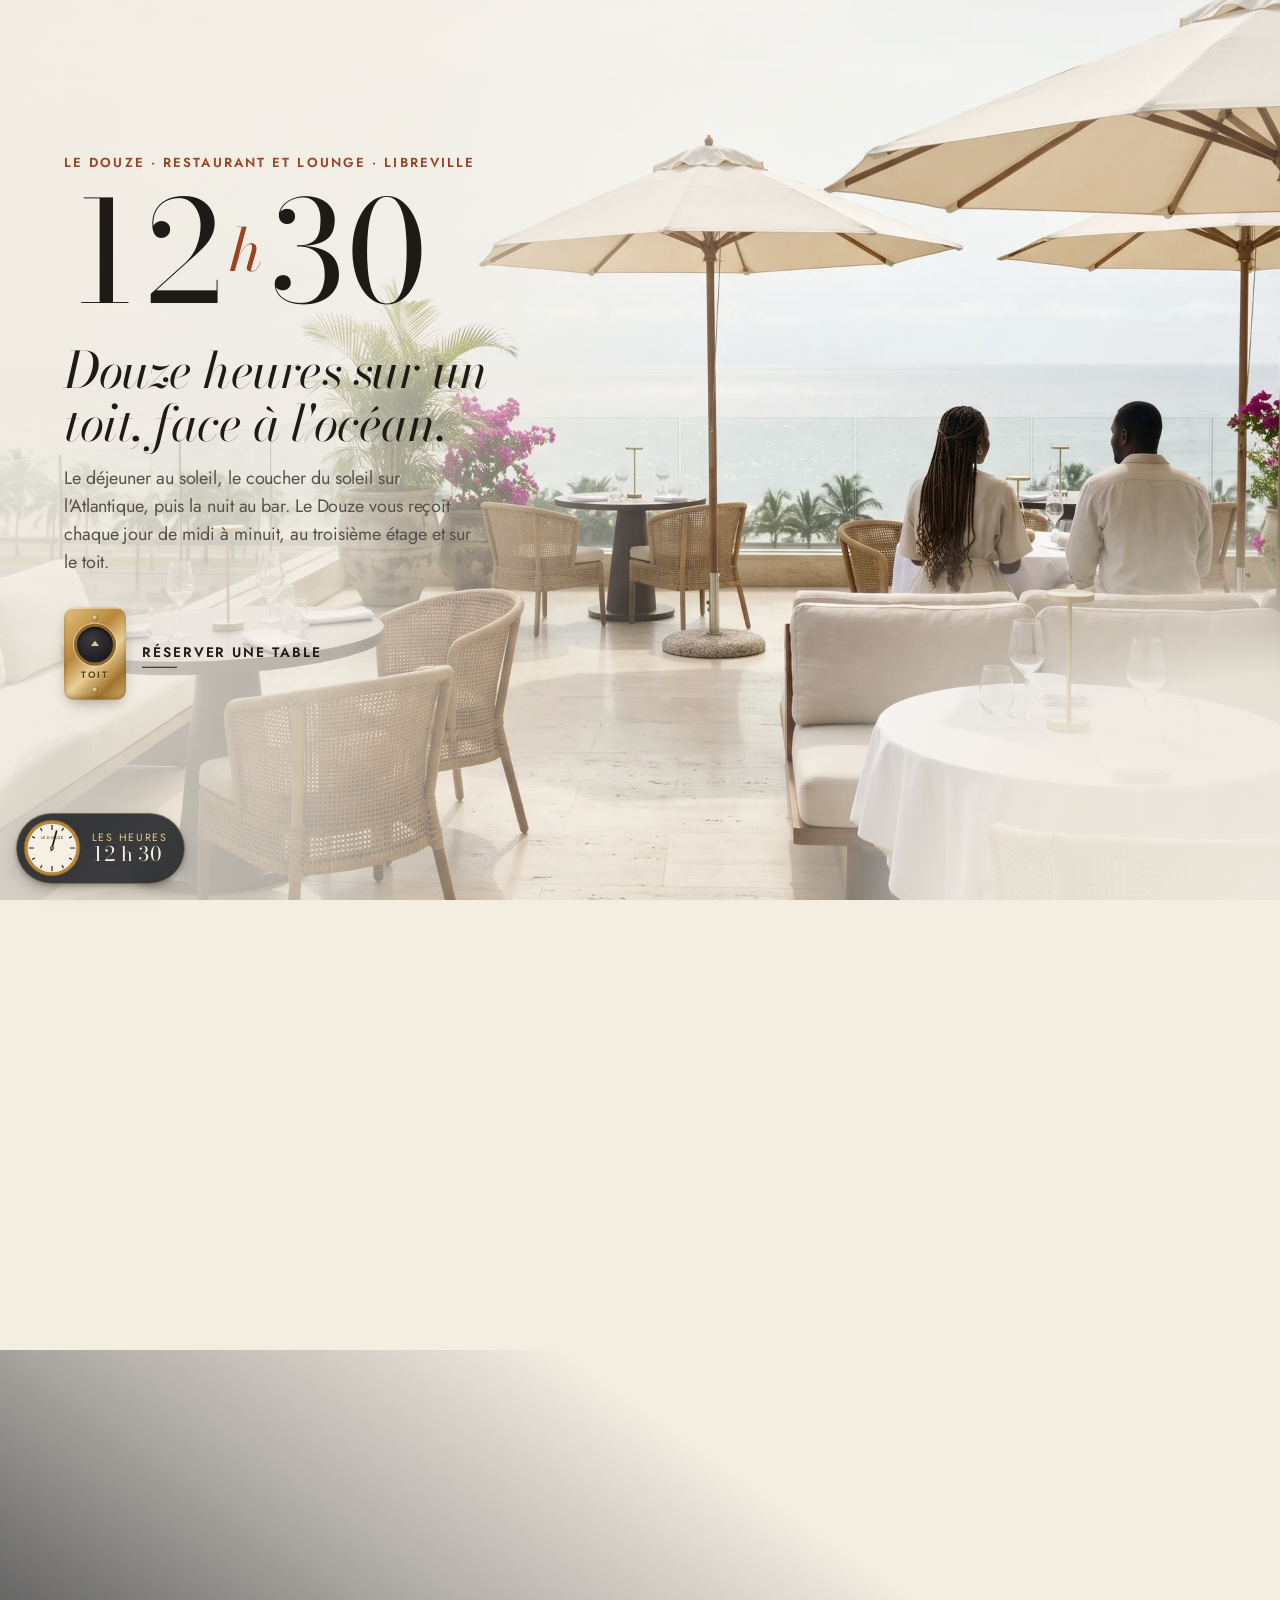
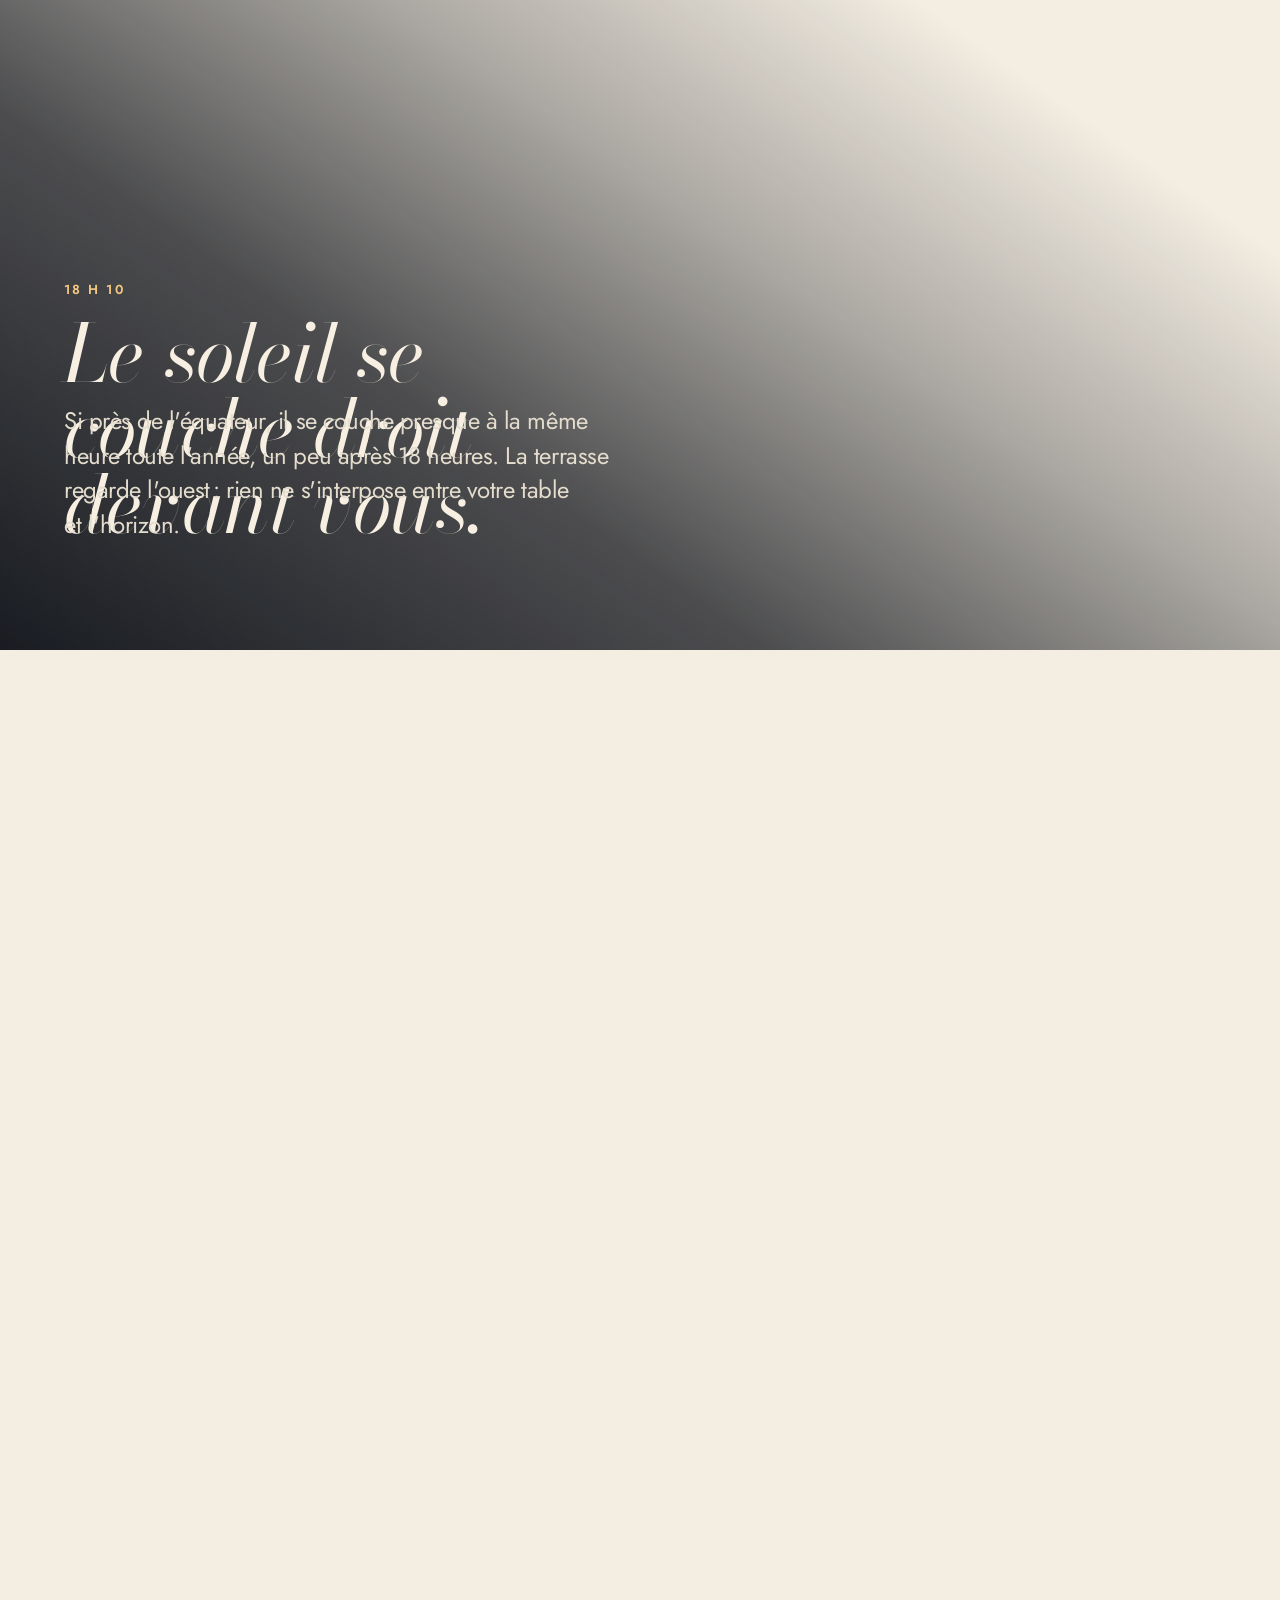
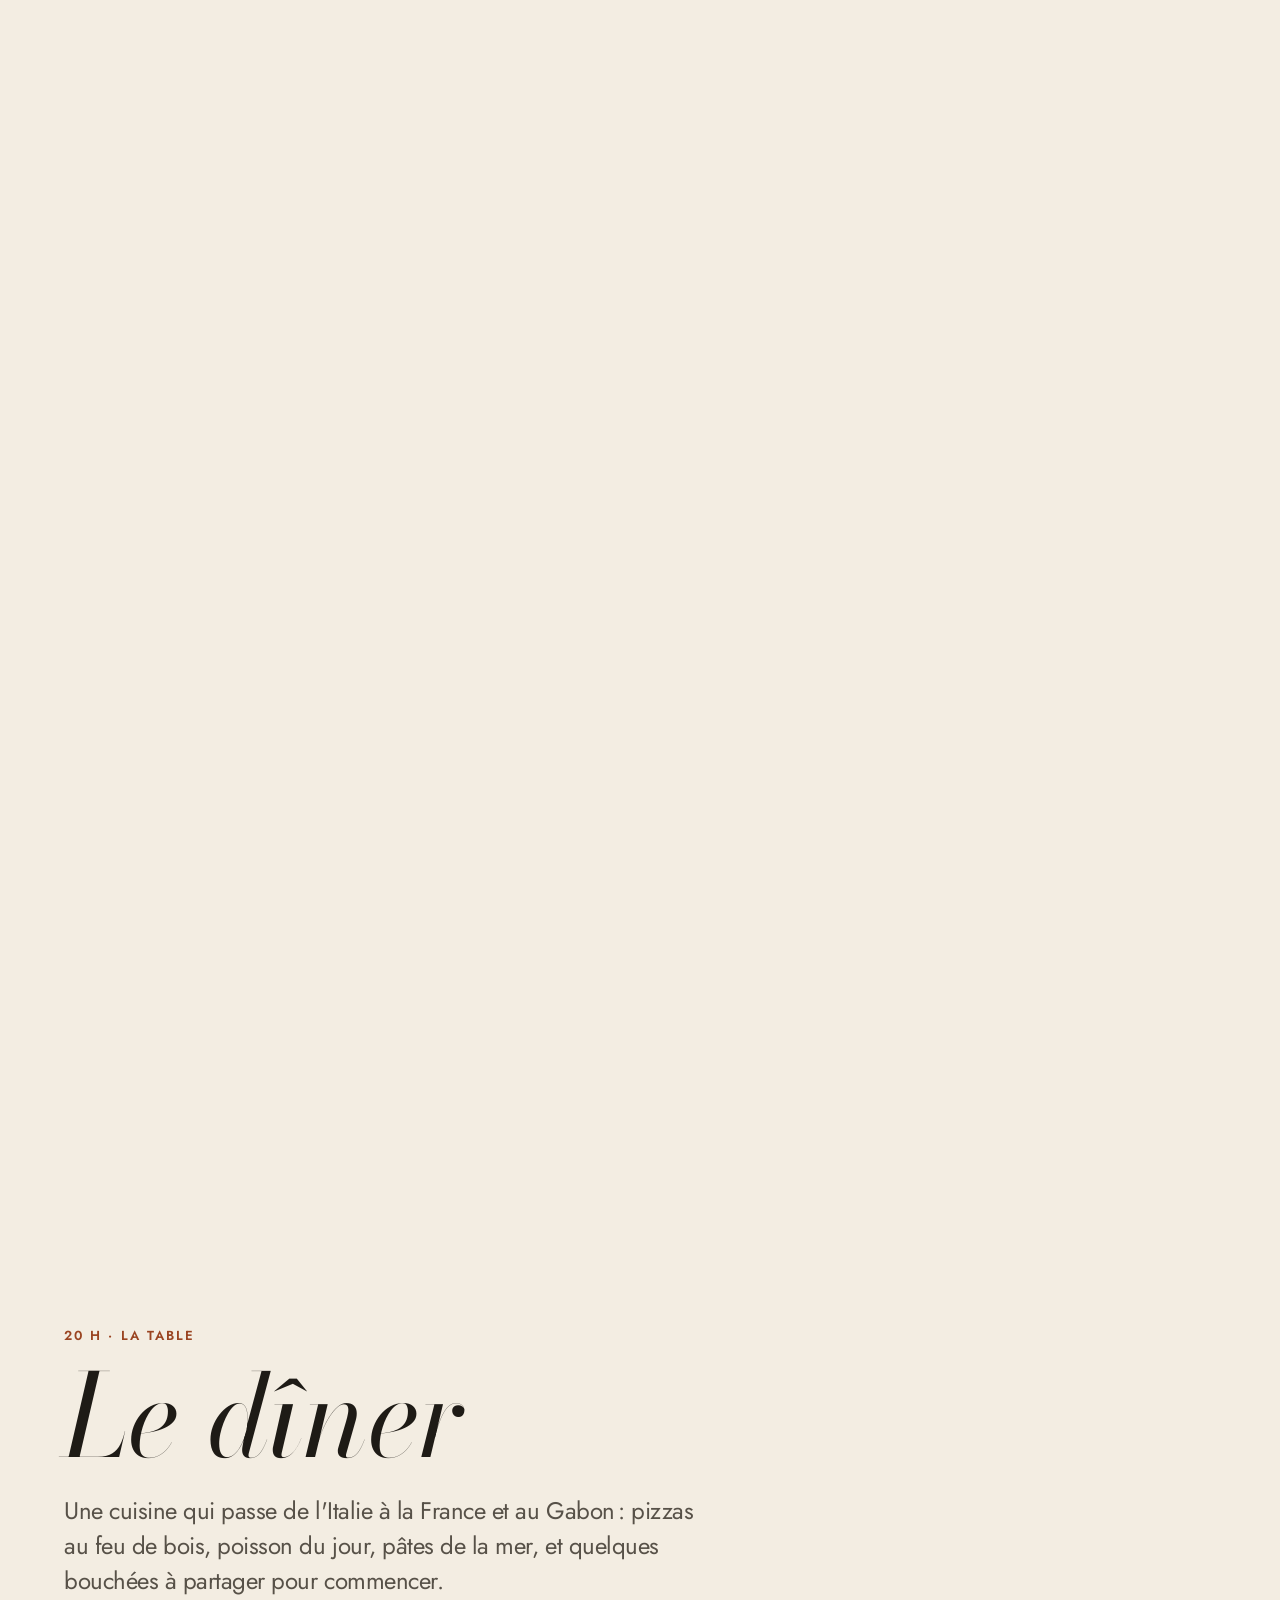
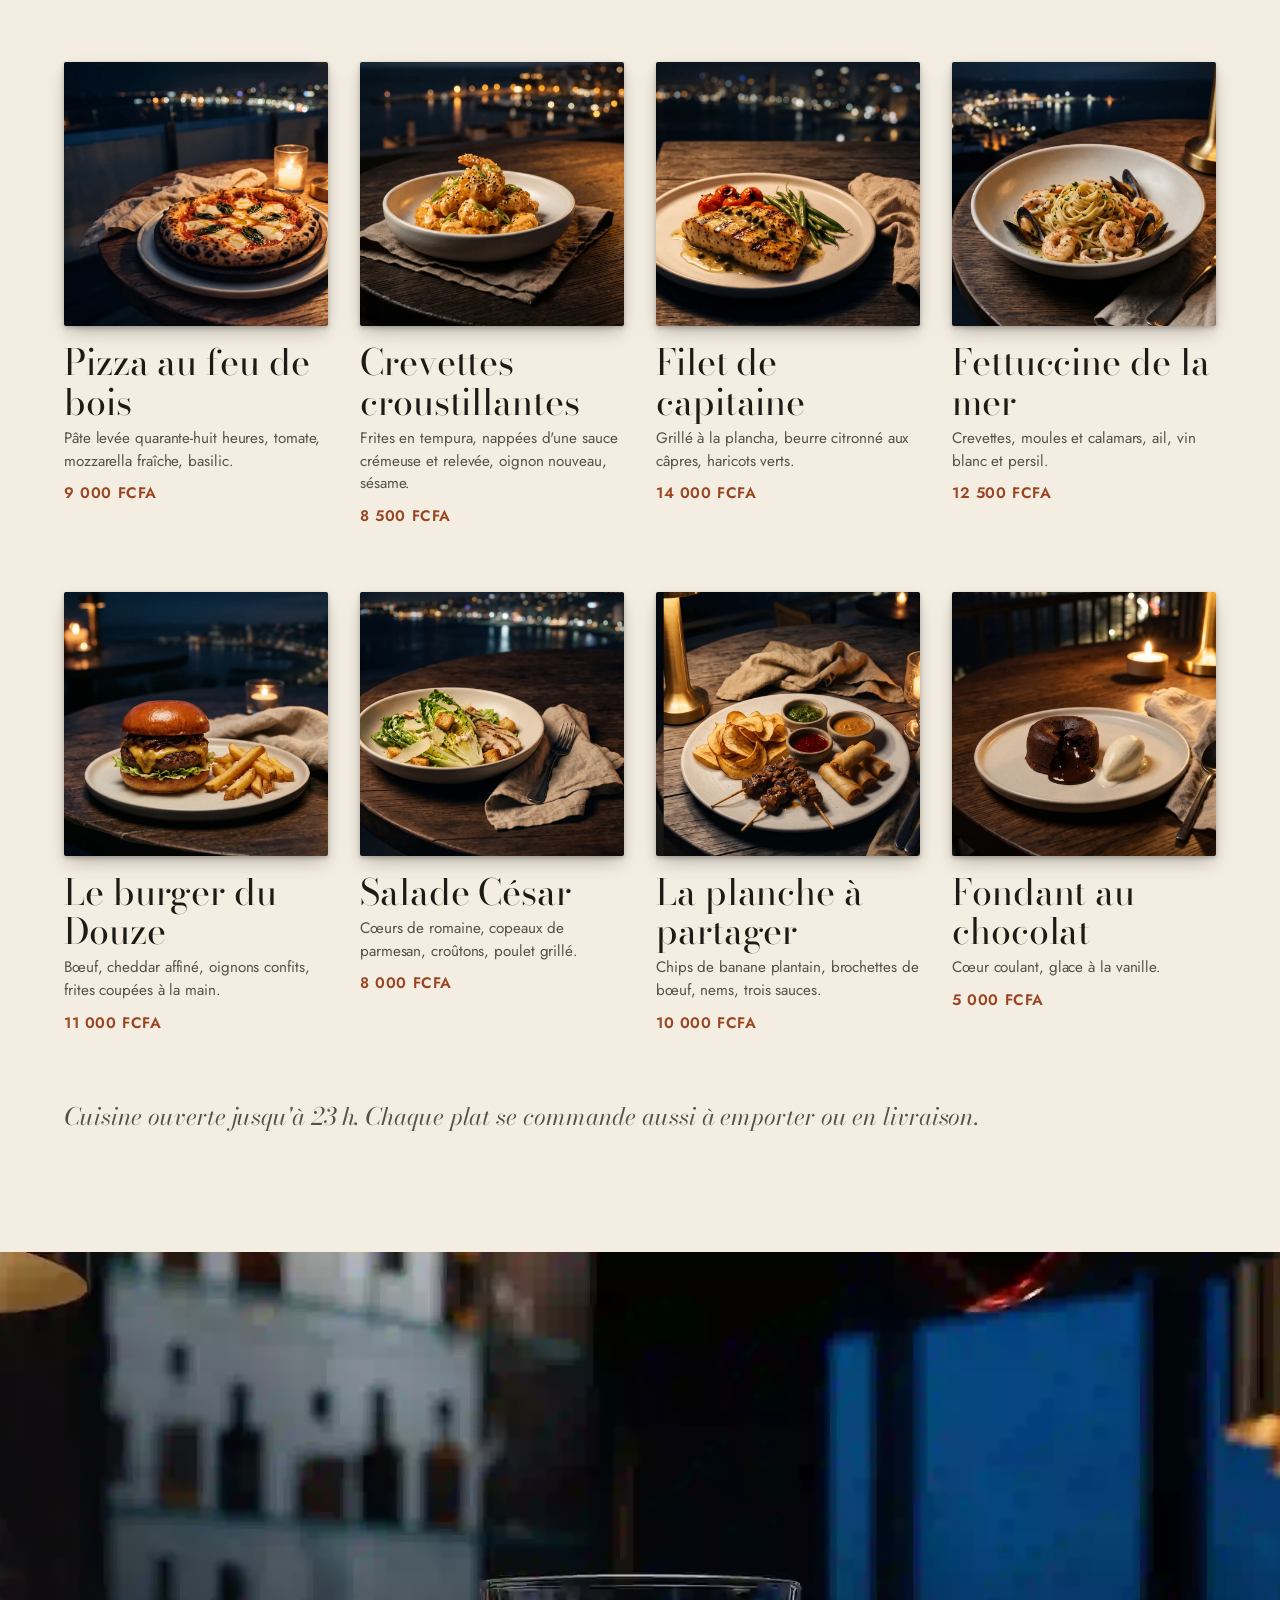
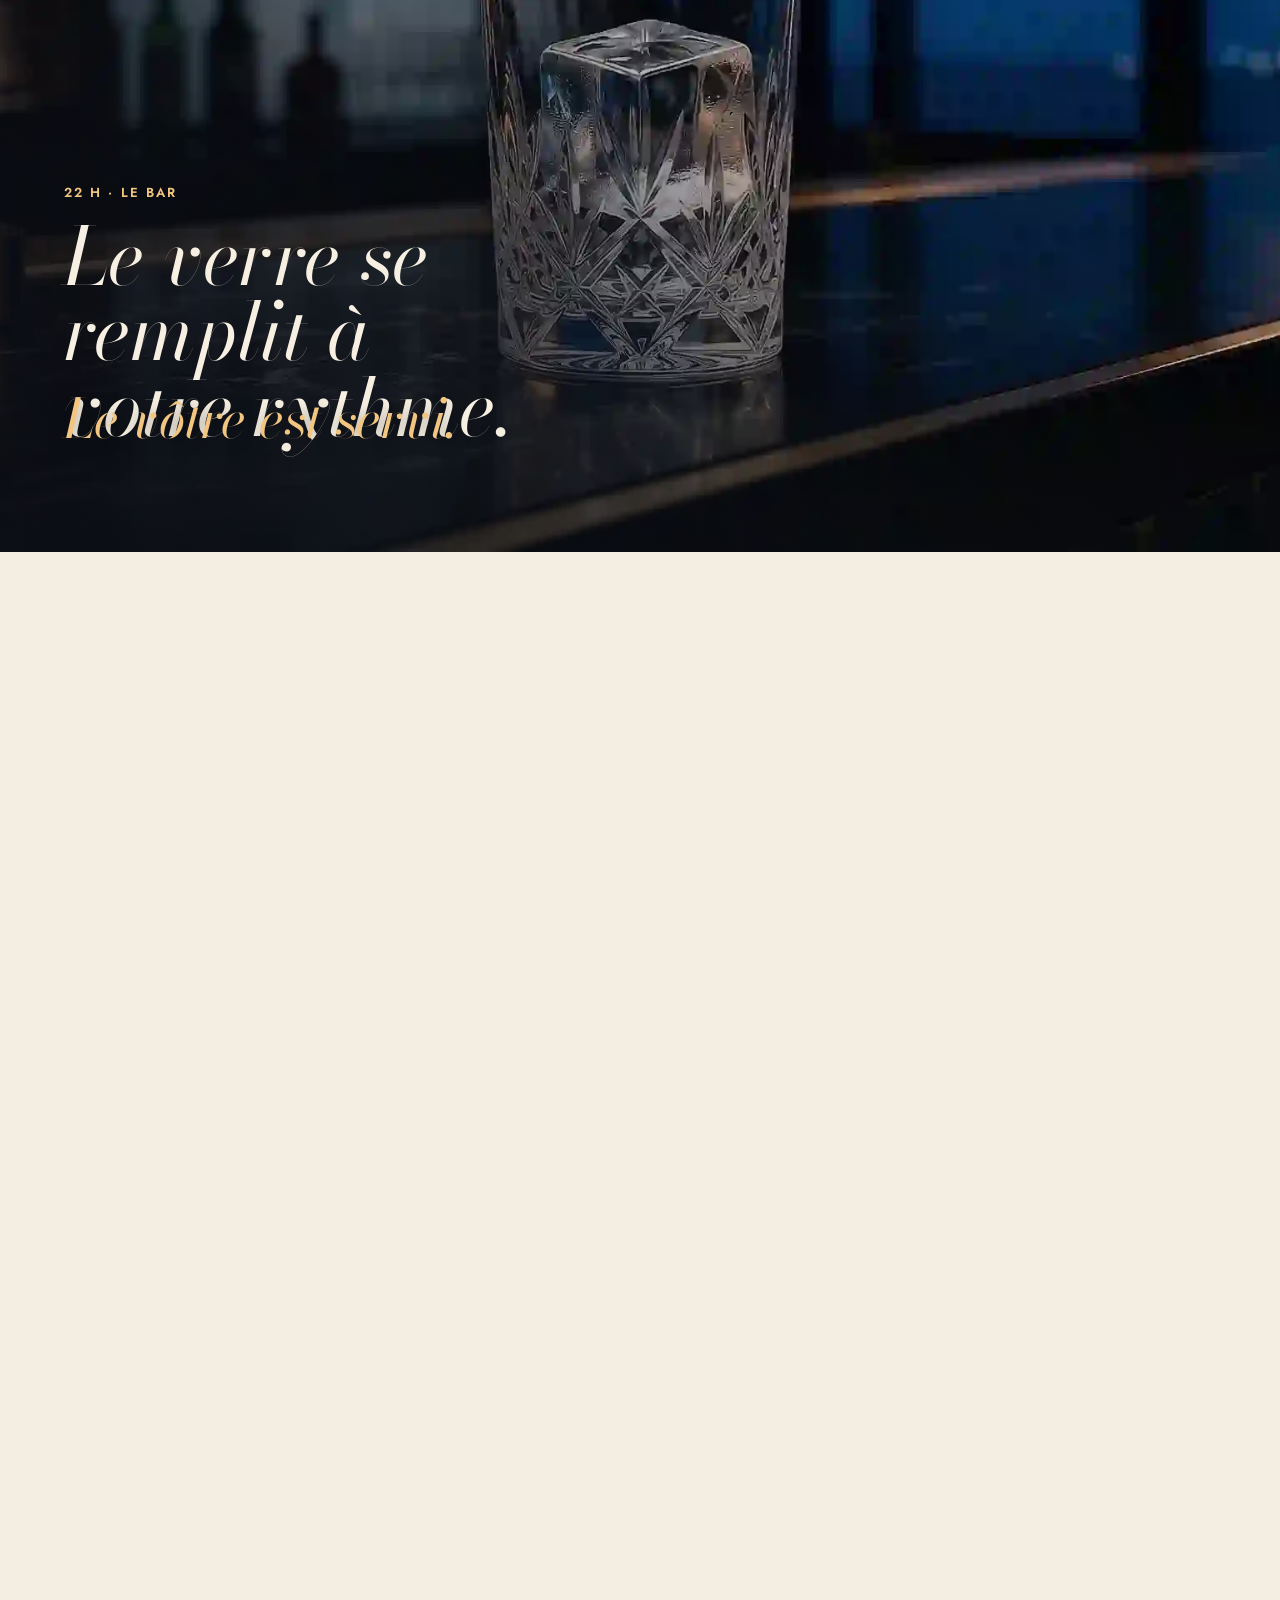
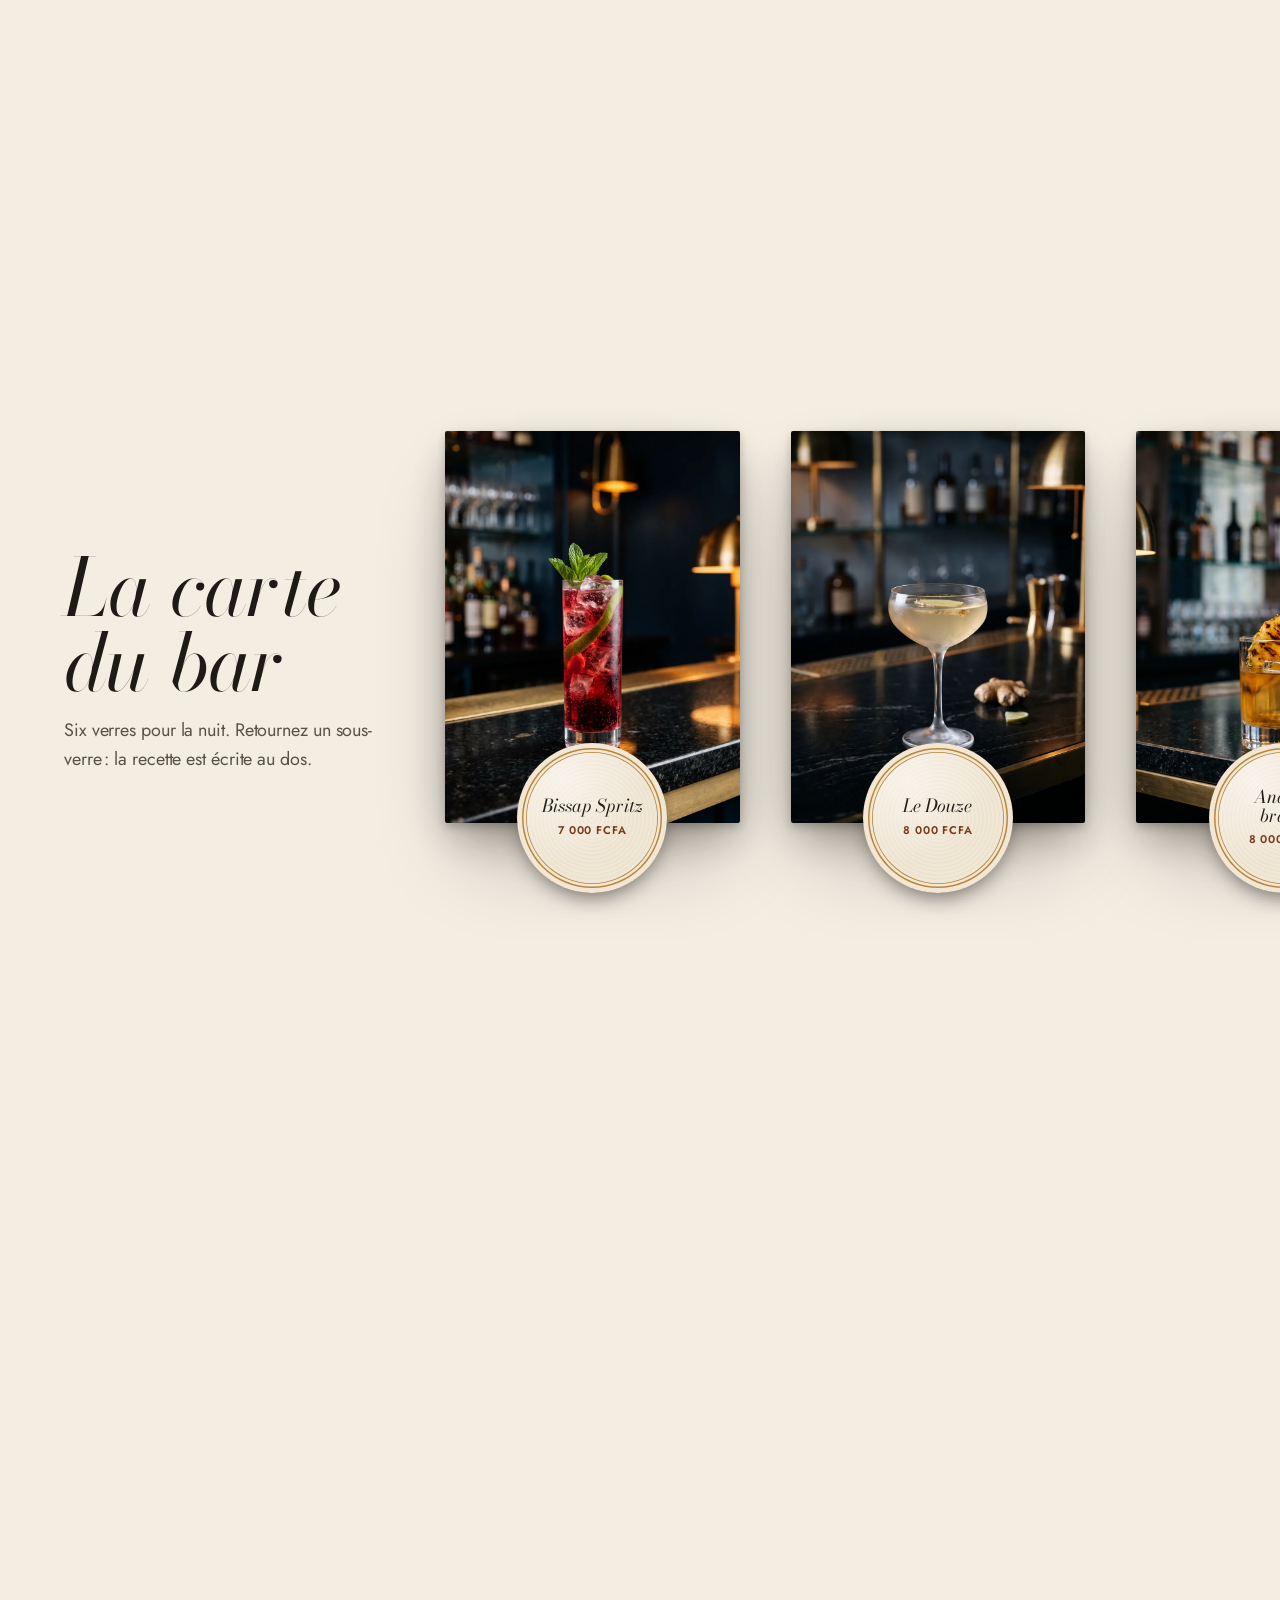
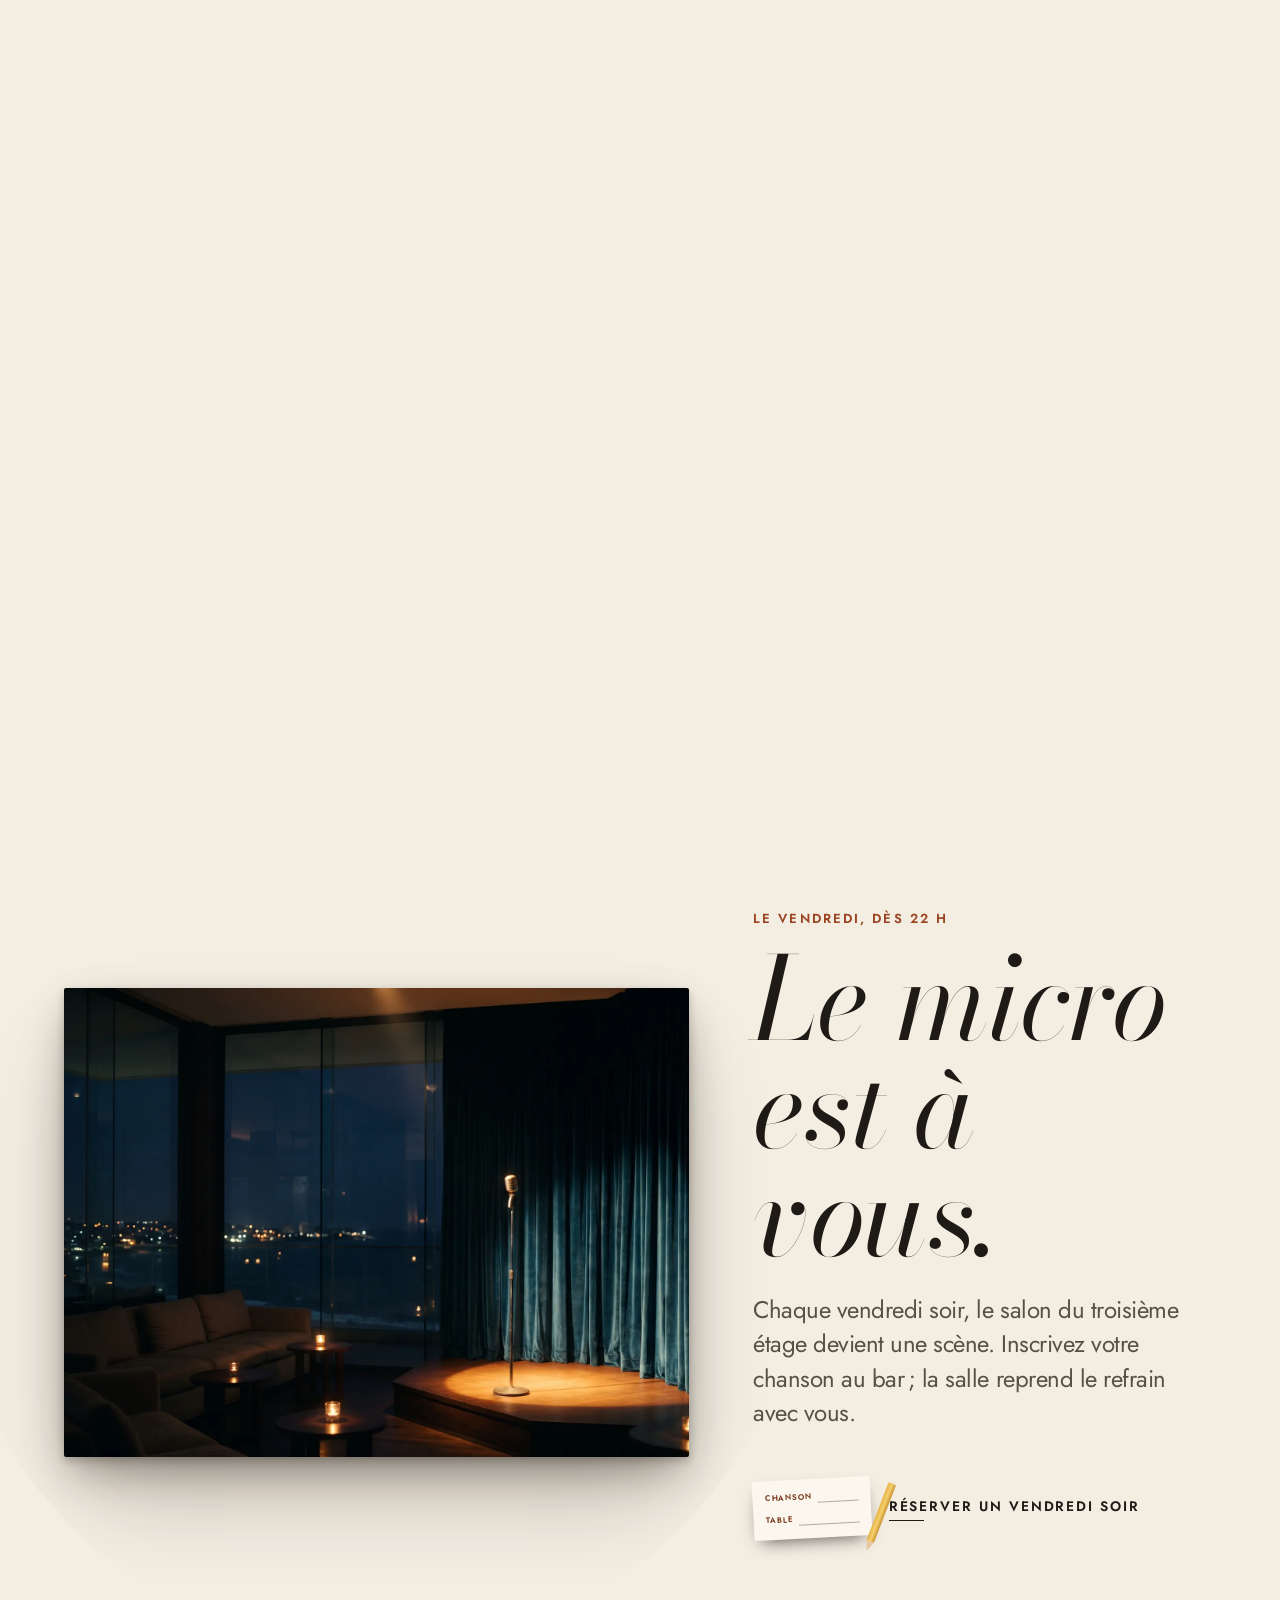
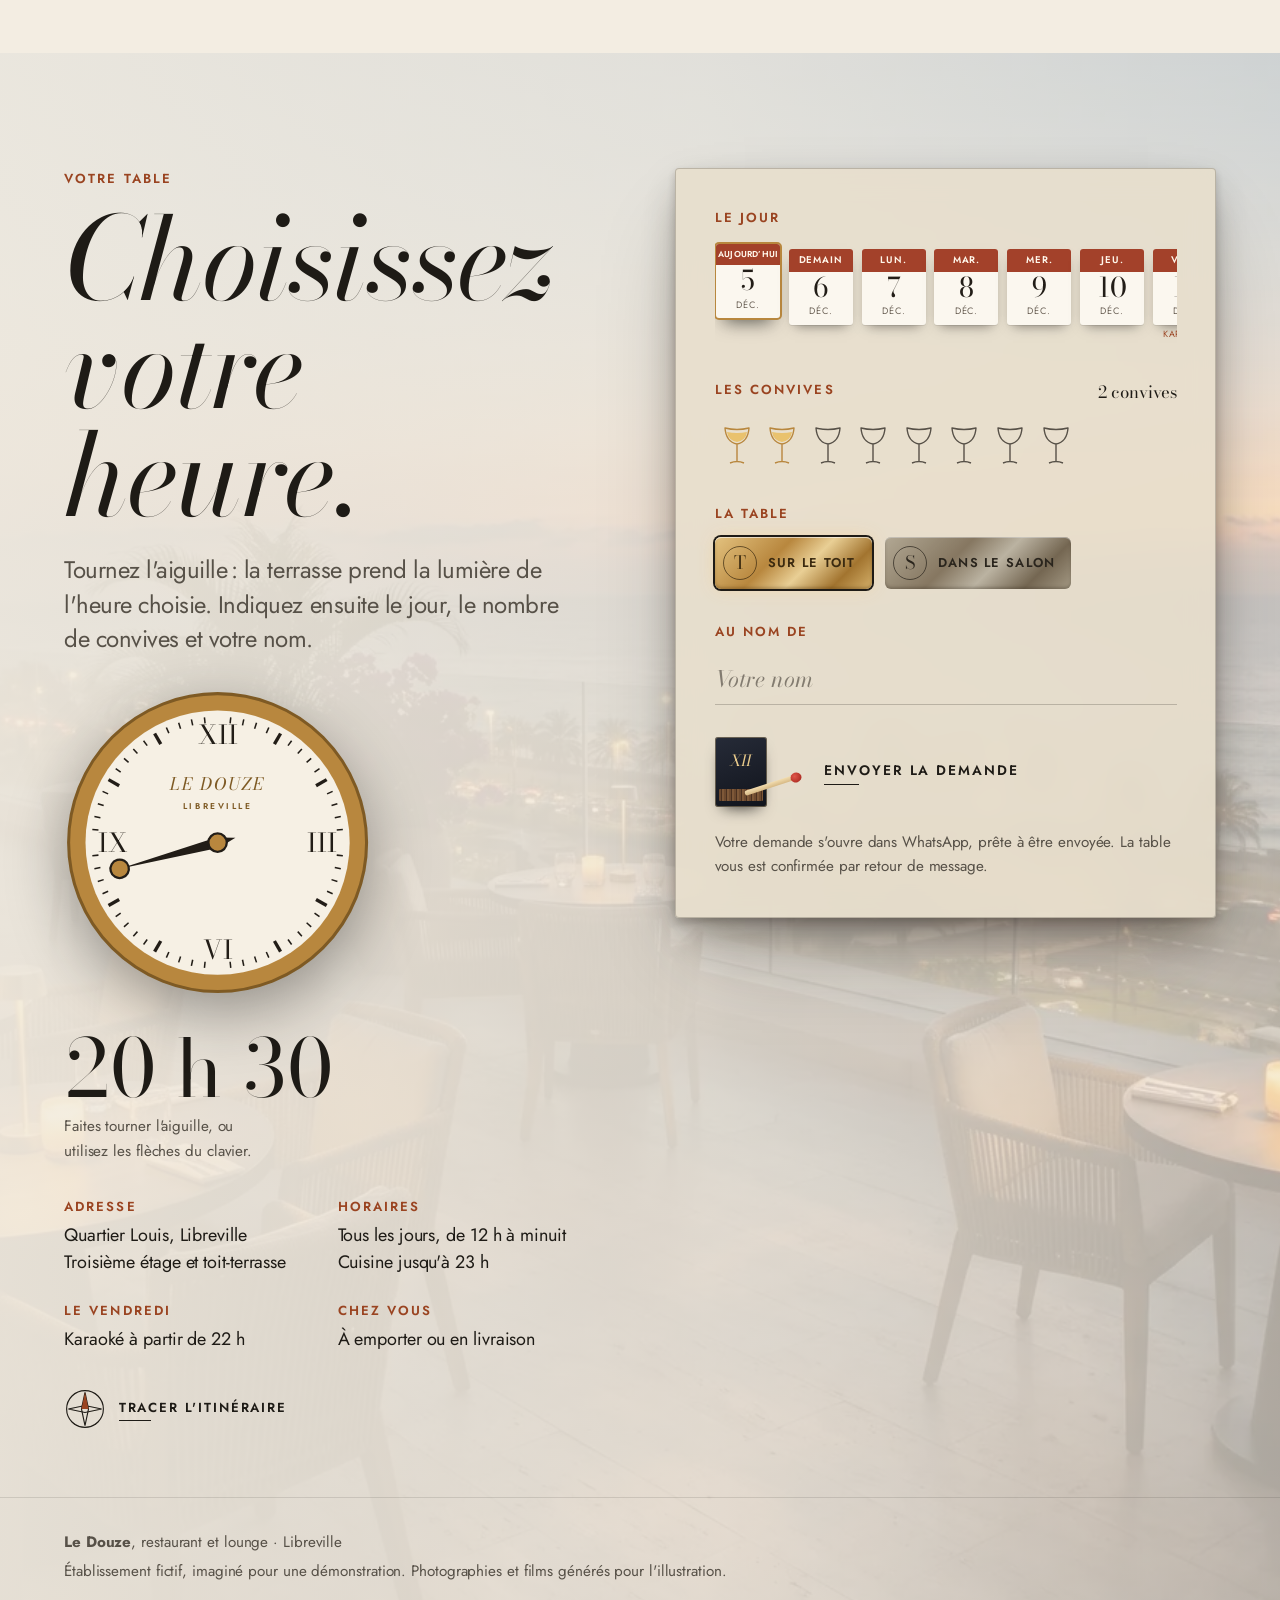
==== index.html @ 42dbd207 "Démo Le Douze : restaurant et lounge sur un toit de Libreville Établissement fictif, imaginé pour un" ====
<!doctype html>
<!--
  Le Douze · restaurant et lounge sur un toit de Libreville. Site de démonstration, établissement fictif.
  Moteur : scroll-craft (scrollcraft.js / scrollcraft.css, jamais modifiés).
  Grammaire : « Un tour d'horloge » (voir BRIEF.md). Textes à valider : textes.md.
-->
<html lang="fr" data-type="place">
<head>
<meta charset="utf-8">
<meta name="viewport" content="width=device-width, initial-scale=1, viewport-fit=cover">
<title>Le Douze · Restaurant et lounge sur un toit de Libreville</title>
<meta name="description" content="Restaurant et lounge au troisième étage et sur le toit, face à l'océan, à Libreville. Déjeuner, coucher du soleil, dîner, cocktails et karaoké le vendredi, tous les jours de midi à minuit.">
<meta name="page-type" content="place">
<meta name="site-kind" content="other">
<meta name="page-kind" content="place">
<meta name="theme-color" content="#f3eee4">
<meta property="og:title" content="Le Douze · Douze heures sur un toit, face à l'océan">
<meta property="og:description" content="Le déjeuner au soleil, le coucher du soleil sur l'Atlantique, puis la nuit au bar. Tous les jours, de midi à minuit.">
<meta property="og:image" content="https://nemo-bit-arch.github.io/le-douze-demo/assets/share.jpg">
<meta property="og:image:width" content="1200">
<meta property="og:image:height" content="630">
<meta property="og:url" content="https://nemo-bit-arch.github.io/le-douze-demo/">
<meta property="og:type" content="website">
<meta property="og:locale" content="fr_FR">
<meta name="twitter:card" content="summary_large_image">
<!-- Démonstration envoyée par lien : pas d'indexation par les moteurs de recherche. -->
<meta name="robots" content="noindex, nofollow">
<link rel="icon" href="data:image/svg+xml,<svg xmlns='http://www.w3.org/2000/svg' viewBox='0 0 32 32'><circle cx='16' cy='16' r='15' fill='%23b8873e'/><circle cx='16' cy='16' r='12' fill='%23f3eee4'/><path d='M16 6v10l5 3' stroke='%23161a24' stroke-width='2.2' fill='none' stroke-linecap='round'/></svg>">
<link rel="preconnect" href="https://fonts.googleapis.com">
<link rel="preconnect" href="https://fonts.gstatic.com" crossorigin>
<link href="https://fonts.googleapis.com/css2?family=Bodoni+Moda:ital,opsz,wght@0,6..96,400..700;1,6..96,400..600&family=Jost:wght@400;500;600&display=swap" rel="stylesheet">
<link rel="stylesheet" href="scrollcraft.css">
<link rel="stylesheet" href="douze.css?v=1">
</head>
<body>
<a class="evitement" href="#table">Aller au contenu</a>
<span data-sc-progress></span>

<!-- ================================================================
     LA MONTRE : navigation. Son aiguille fait un tour de midi à minuit.
     ================================================================ -->
<nav class="montre" aria-label="Les heures du Douze">
  <button class="montre__boitier" type="button" aria-expanded="false" aria-controls="montre-heures">
    <svg class="montre__cadran" viewBox="0 0 100 100" aria-hidden="true">
      <circle class="montre__lunette" cx="50" cy="50" r="48"/>
      <circle class="montre__fond" cx="50" cy="50" r="42"/>
      <g class="montre__index">
        <path d="M50 11v7"/><path d="M89 50h-7"/><path d="M50 89v-7"/><path d="M11 50h7"/>
        <path d="M69.5 16.2l-2 3.5"/><path d="M83.8 30.5l-3.5 2"/><path d="M83.8 69.5l-3.5-2"/><path d="M69.5 83.8l-2-3.5"/>
        <path d="M30.5 83.8l2-3.5"/><path d="M16.2 69.5l3.5-2"/><path d="M16.2 30.5l3.5 2"/><path d="M30.5 16.2l2 3.5"/>
      </g>
      <text class="montre__marque" x="50" y="35">LE DOUZE</text>
      <line class="montre__aiguille" data-aiguille x1="50" y1="54" x2="50" y2="20"/>
      <circle class="montre__axe" cx="50" cy="50" r="3"/>
    </svg>
    <span class="montre__lecture"><span class="montre__libelle">Les heures</span><span class="montre__heure" data-heure-lue>12 h 30</span></span>
  </button>
  <ol class="montre__heures" id="montre-heures" hidden>
    <li><a href="#top" data-vers="12.5"><span>12 h 30</span>Le déjeuner</a></li>
    <li><a href="#coucher" data-vers="17.75"><span>18 h 10</span>Le coucher du soleil</a></li>
    <li><a href="#table" data-vers="20"><span>20 h</span>La table</a></li>
    <li><a href="#bar" data-vers="22"><span>22 h</span>Le bar</a></li>
    <li><a href="#vendredi" data-vers="23"><span>23 h</span>Le vendredi</a></li>
    <li><a href="#reserver" data-vers="23.5"><span>Minuit</span>Votre table</a></li>
  </ol>
</nav>

<main id="top">

  <!-- ================================================================
       1 · LE DÉJEUNER (12 h 30) : pin. L'heure avance sous la main.
       ================================================================ -->
  <section class="acte acte--dejeuner" data-sc-act="pin" data-sc-span="1.5" data-heure="12.5" aria-labelledby="titre-douze">
    <div data-sc-stage class="dejeuner">
      <picture>
        <source media="(max-width: 760px)" srcset="assets/midi-m.webp">
        <img class="dejeuner__photo" src="assets/midi.webp" alt="Le toit-terrasse du Douze à l'heure du déjeuner : tables nappées de blanc sous des parasols écrus, bougainvillées, et l'océan derrière une balustrade de verre." width="1920" height="1440">
      </picture>
      <div class="dejeuner__voile" aria-hidden="true"></div>

      <div class="dejeuner__copie">
        <p class="surtitre">Le Douze · restaurant et lounge · Libreville</p>
        <p class="heure-geante" aria-hidden="true"><span data-geante-h>12</span><span class="heure-geante__h">h</span><span data-geante-m>30</span></p>
        <h1 id="titre-douze" class="dejeuner__titre">Douze heures sur un toit, face à l'océan.</h1>
        <p class="dejeuner__phrase">Le déjeuner au soleil, le coucher du soleil sur l'Atlantique, puis la nuit au bar. Le Douze vous reçoit chaque jour de midi à minuit, au troisième étage et sur le toit.</p>
        <a class="ascenseur" href="#reserver">
          <span class="ascenseur__plaque" aria-hidden="true">
            <span class="ascenseur__vis"></span><span class="ascenseur__vis"></span>
            <span class="ascenseur__bouton"><svg viewBox="0 0 24 24"><path d="M12 6l6 8H6z"/></svg></span>
            <span class="ascenseur__etage">Toit</span>
          </span>
          <span class="ascenseur__txt">Réserver une table</span>
        </a>
      </div>

      <p class="dejeuner__suite" data-sc-cue="0.55 1 0.15 0">Puis le soleil descend vers l'océan.</p>
    </div>
  </section>

  <!-- ================================================================
       2 · LE COUCHER (18 h 10) : scrub, le pic. Le soleil se couche sous la main.
       ================================================================ -->
  <section class="acte acte--coucher" id="coucher" data-sc-act="scrub" data-sc-span="3.4" data-sc-dwell="0.2" data-heure="17.75" aria-labelledby="titre-coucher">
    <div data-sc-stage>
      <picture>
        <source media="(max-width: 760px)" srcset="assets/coucher-poster-m.webp">
        <img class="sc-stage__poster" src="assets/coucher-poster.webp" alt="Le toit-terrasse à l'heure dorée, le soleil bas au-dessus de l'océan, les fauteuils encore vides.">
      </picture>
      <video data-sc-scrub data-sc-src="assets/coucher.mp4" data-sc-src-mobile="assets/coucher-m.mp4" muted playsinline preload="none"></video>
      <div class="sc-scrim sc-scrim--lead" aria-hidden="true"></div>

      <div class="sc-copy sc-copy--lead coucher__copie">
        <div data-sc-cue="0.02 0.36 0.08 0.12">
          <p class="surtitre surtitre--clair">18 h 10</p>
          <h2 id="titre-coucher" class="sc-display sc-display--lg">Le soleil se couche droit devant vous.</h2>
        </div>
      </div>
      <div class="sc-copy sc-copy--lead coucher__copie">
        <p class="sc-lede" data-sc-cue="0.36 0.68 0.08 0.1">Si près de l'équateur, il se couche presque à la même heure toute l'année, un peu après 18&nbsp;heures. La terrasse regarde l'ouest&#8239;: rien ne s'interpose entre votre table et l'horizon.</p>
      </div>
      <div class="sc-copy sc-copy--lead coucher__copie">
        <p class="sc-display sc-display--md coucher__fin" data-sc-cue="0.7 1 0.1 0.04">Puis les lampes s'allument, table après table.</p>
      </div>
    </div>
  </section>

  <!-- ================================================================
       3 · LA TABLE (20 h) : flow. La carte du soir.
       ================================================================ -->
  <section class="acte acte--table" id="table" data-heure="20" aria-labelledby="titre-table">
    <div class="table">
      <header class="table__tete" data-sc-in data-sc-stagger="70">
        <p class="surtitre">20 h · La table</p>
        <h2 id="titre-table" class="sc-display sc-display--xl">Le dîner</h2>
        <p class="sc-lede">Une cuisine qui passe de l'Italie à la France et au Gabon&#8239;: pizzas au feu de bois, poisson du jour, pâtes de la mer, et quelques bouchées à partager pour commencer.</p>
      </header>

      <ul class="plats" data-sc-in data-sc-stagger="60">
        <li class="plat">
          <img src="assets/table/pizza.webp" alt="Une pizza au feu de bois, croûte tachetée, mozzarella fraîche et basilic." width="900" height="900" loading="lazy" decoding="async">
          <h3>Pizza au feu de bois</h3>
          <p>Pâte levée quarante-huit heures, tomate, mozzarella fraîche, basilic.</p>
          <p class="plat__prix">9&nbsp;000 <abbr title="francs CFA">FCFA</abbr></p>
        </li>
        <li class="plat">
          <img src="assets/table/crevettes.webp" alt="Des crevettes croustillantes nappées d'une sauce crémeuse relevée, oignon nouveau et sésame." width="900" height="900" loading="lazy" decoding="async">
          <h3>Crevettes croustillantes</h3>
          <p>Frites en tempura, nappées d'une sauce crémeuse et relevée, oignon nouveau, sésame.</p>
          <p class="plat__prix">8&nbsp;500 <abbr title="francs CFA">FCFA</abbr></p>
        </li>
        <li class="plat">
          <img src="assets/table/capitaine.webp" alt="Un filet de capitaine grillé, beurre citronné aux câpres, tomates cerises et haricots verts." width="900" height="900" loading="lazy" decoding="async">
          <h3>Filet de capitaine</h3>
          <p>Grillé à la plancha, beurre citronné aux câpres, haricots verts.</p>
          <p class="plat__prix">14&nbsp;000 <abbr title="francs CFA">FCFA</abbr></p>
        </li>
        <li class="plat">
          <img src="assets/table/fettuccine.webp" alt="Des fettuccine aux crevettes, moules et calamars, ail et persil." width="900" height="900" loading="lazy" decoding="async">
          <h3>Fettuccine de la mer</h3>
          <p>Crevettes, moules et calamars, ail, vin blanc et persil.</p>
          <p class="plat__prix">12&nbsp;500 <abbr title="francs CFA">FCFA</abbr></p>
        </li>
        <li class="plat">
          <img src="assets/table/burger.webp" alt="Un burger au cheddar et aux oignons confits, avec des frites coupées à la main." width="900" height="900" loading="lazy" decoding="async">
          <h3>Le burger du Douze</h3>
          <p>Bœuf, cheddar affiné, oignons confits, frites coupées à la main.</p>
          <p class="plat__prix">11&nbsp;000 <abbr title="francs CFA">FCFA</abbr></p>
        </li>
        <li class="plat">
          <img src="assets/table/cesar.webp" alt="Une salade César, copeaux de parmesan, croûtons et poulet grillé." width="900" height="900" loading="lazy" decoding="async">
          <h3>Salade César</h3>
          <p>Cœurs de romaine, copeaux de parmesan, croûtons, poulet grillé.</p>
          <p class="plat__prix">8&nbsp;000 <abbr title="francs CFA">FCFA</abbr></p>
        </li>
        <li class="plat">
          <img src="assets/table/planche.webp" alt="Une planche à partager : chips de banane plantain, brochettes de bœuf, nems et trois sauces." width="900" height="900" loading="lazy" decoding="async">
          <h3>La planche à partager</h3>
          <p>Chips de banane plantain, brochettes de bœuf, nems, trois sauces.</p>
          <p class="plat__prix">10&nbsp;000 <abbr title="francs CFA">FCFA</abbr></p>
        </li>
        <li class="plat">
          <img src="assets/table/fondant.webp" alt="Un fondant au chocolat au cœur coulant, et une quenelle de glace à la vanille." width="900" height="900" loading="lazy" decoding="async">
          <h3>Fondant au chocolat</h3>
          <p>Cœur coulant, glace à la vanille.</p>
          <p class="plat__prix">5&nbsp;000 <abbr title="francs CFA">FCFA</abbr></p>
        </li>
      </ul>
      <p class="table__note">Cuisine ouverte jusqu'à 23&nbsp;h. Chaque plat se commande aussi à emporter ou en livraison.</p>
    </div>
  </section>

  <!-- ================================================================
       4 · LE BAR (22 h) : scrub. Le verre se remplit au défilement.
       ================================================================ -->
  <section class="acte acte--bar" id="bar" data-sc-act="scrub" data-sc-span="2.4" data-sc-dwell="0.18" data-heure="22" aria-labelledby="titre-bar">
    <div data-sc-stage>
      <picture>
        <source media="(max-width: 760px)" srcset="assets/bar-poster-m.webp">
        <img class="sc-stage__poster" src="assets/bar-poster.webp" alt="Un verre de cristal taillé posé sur un bar de granit noir, un cube de glace limpide, les lumières de la ville derrière la vitre.">
      </picture>
      <video data-sc-scrub data-sc-src="assets/bar.mp4" data-sc-src-mobile="assets/bar-m.mp4" muted playsinline preload="none"></video>
      <div class="sc-scrim sc-scrim--lead" aria-hidden="true"></div>

      <div class="sc-copy sc-copy--lead bar__copie">
        <div data-sc-cue="0.02 0.38 0.08 0.12">
          <p class="surtitre surtitre--clair">22 h · Le bar</p>
          <h2 id="titre-bar" class="sc-display sc-display--lg">Le verre se remplit à votre rythme.</h2>
        </div>
      </div>
      <div class="sc-copy sc-copy--lead bar__copie">
        <p class="sc-lede" data-sc-cue="0.38 0.7 0.08 0.1">Le bissap infuse à froid depuis le matin. Il est versé sur un cube de glace taillé à la main, puis relevé d'un zeste d'orange.</p>
      </div>
      <div class="sc-copy sc-copy--lead bar__copie">
        <p class="sc-display sc-display--md bar__fin" data-sc-cue="0.72 1 0.1 0.04">Le vôtre est servi.</p>
      </div>
    </div>
  </section>

  <!-- ================================================================
       5 · LA CARTE DU BAR (22 h 30) : pan. Six sous-verres à retourner.
       ================================================================ -->
  <section class="acte acte--verres" id="verres" data-sc-act="pan" data-sc-span="4.2" data-heure="22.5" aria-labelledby="titre-verres">
    <div data-sc-stage>
      <div class="rail" data-sc-pan="0.04">
        <div class="rail__tete">
          <h2 id="titre-verres" class="sc-display sc-display--lg">La carte du bar</h2>
          <p class="sc-body">Six verres pour la nuit. Retournez un sous-verre&#8239;: la recette est écrite au dos.</p>
        </div>

        <article class="verre">
          <img src="assets/bar/bissap.webp" alt="Un verre haut de spritz au bissap, rouge rubis, avec un zeste de citron vert et de la menthe." width="900" height="1200" loading="lazy">
          <button class="sous-verre" type="button" aria-pressed="false" aria-label="Retourner le sous-verre : Bissap Spritz">
            <span class="sous-verre__face"><span class="sous-verre__nom">Bissap Spritz</span><span class="sous-verre__prix">7&nbsp;000 FCFA</span></span>
            <span class="sous-verre__dos">Fleurs d'hibiscus infusées à froid, vin pétillant, citron vert et menthe. Servi long, sur glace.</span>
          </button>
        </article>
        <article class="verre">
          <img src="assets/bar/douze.webp" alt="Une coupe givrée d'un cocktail doré au gin et au gingembre, une fine tranche de gingembre à la surface." width="900" height="1200" loading="lazy">
          <button class="sous-verre" type="button" aria-pressed="false" aria-label="Retourner le sous-verre : Le Douze">
            <span class="sous-verre__face"><span class="sous-verre__nom">Le Douze</span><span class="sous-verre__prix">8&nbsp;000 FCFA</span></span>
            <span class="sous-verre__dos">Gin, gingembre frais pressé, citron vert, miel de forêt. Servi dans une coupe glacée.</span>
          </button>
        </article>
        <article class="verre">
          <img src="assets/bar/ananas.webp" alt="Un verre bas d'un cocktail doré à l'ananas et au rhum, sur un cube de glace, un quartier d'ananas grillé et un petit piment rouge." width="900" height="1200" loading="lazy">
          <button class="sous-verre" type="button" aria-pressed="false" aria-label="Retourner le sous-verre : Ananas braisé">
            <span class="sous-verre__face"><span class="sous-verre__nom">Ananas braisé</span><span class="sous-verre__prix">8&nbsp;000 FCFA</span></span>
            <span class="sous-verre__dos">Rhum ambré, ananas grillé, une pointe de piment doux. Servi sur un cube de glace.</span>
          </button>
        </article>
        <article class="verre">
          <img src="assets/bar/maracuja.webp" alt="Un petit verre à pied d'un cocktail orange vif au fruit de la passion, sous une mousse blanche." width="900" height="1200" loading="lazy">
          <button class="sous-verre" type="button" aria-pressed="false" aria-label="Retourner le sous-verre : Maracuja">
            <span class="sous-verre__face"><span class="sous-verre__nom">Maracuja</span><span class="sous-verre__prix">7&nbsp;500 FCFA</span></span>
            <span class="sous-verre__dos">Vodka, fruit de la passion, vanille, une mousse légère. Servi court, dans un verre à pied.</span>
          </button>
        </article>
        <article class="verre">
          <img src="assets/bar/minuit.webp" alt="Un verre à cocktail d'un café au rhum, couronné d'une mousse crème et de trois grains de café." width="900" height="1200" loading="lazy">
          <button class="sous-verre" type="button" aria-pressed="false" aria-label="Retourner le sous-verre : Café de minuit">
            <span class="sous-verre__face"><span class="sous-verre__nom">Café de minuit</span><span class="sous-verre__prix">7&nbsp;500 FCFA</span></span>
            <span class="sous-verre__dos">Rhum, espresso serré, sucre de canne. Servi glacé, couronné de mousse.</span>
          </button>
        </article>
        <article class="verre">
          <img src="assets/bar/citronnelle.webp" alt="Un verre haut d'une boisson sans alcool au gingembre et à la citronnelle, sur glace pilée." width="900" height="1200" loading="lazy">
          <button class="sous-verre" type="button" aria-pressed="false" aria-label="Retourner le sous-verre : Citronnelle, sans alcool">
            <span class="sous-verre__face"><span class="sous-verre__nom">Citronnelle</span><span class="sous-verre__prix">sans alcool · 4&nbsp;500 FCFA</span></span>
            <span class="sous-verre__dos">Gingembre, citronnelle, citron vert, eau pétillante. Servi sur glace pilée.</span>
          </button>
        </article>

        <div class="rail__fin">
          <p class="sc-display sc-display--md">Le bar sert jusqu'à minuit.</p>
        </div>
      </div>
    </div>
  </section>

  <!-- ================================================================
       6 · LE VENDREDI (23 h) : reveal. Le projecteur s'ouvre sur la scène.
       ================================================================ -->
  <section class="acte acte--vendredi" id="vendredi" data-sc-act="flow" data-heure="23" aria-labelledby="titre-vendredi">
    <div class="vendredi">
      <figure class="vendredi__scene" data-sc-reveal="iris" data-sc-reveal-at="0.08 0.5">
        <img src="assets/micro.webp" alt="Un micro argenté sur son pied, dans le halo d'un projecteur, devant un rideau de velours ; le salon dans la pénombre et les lumières de la ville." width="1600" height="1200" loading="lazy">
      </figure>
      <div class="vendredi__txt" data-sc-in data-sc-stagger="70">
        <p class="surtitre">Le vendredi, dès 22 h</p>
        <h2 id="titre-vendredi" class="sc-display sc-display--xl">Le micro est à vous.</h2>
        <p class="sc-lede">Chaque vendredi soir, le salon du troisième étage devient une scène. Inscrivez votre chanson au bar&#8239;; la salle reprend le refrain avec vous.</p>
        <a class="fiche" href="#reserver" data-vendredi>
          <span class="fiche__papier" aria-hidden="true">
            <span class="fiche__ligne"><b>Chanson</b><i></i></span>
            <span class="fiche__ligne"><b>Table</b><i></i></span>
            <span class="fiche__crayon"></span>
          </span>
          <span class="fiche__txt">Réserver un vendredi soir</span>
        </a>
      </div>
    </div>
  </section>

  <!-- ================================================================
       7 · VOTRE TABLE (minuit) : flow + geste signature. L'aiguille change de mains.
       ================================================================ -->
  <section class="acte acte--reserver" id="reserver" data-heure="23.5" aria-labelledby="titre-reserver">
    <div class="reserver">
      <div class="reserver__fonds" aria-hidden="true">
        <img data-fond="midi" src="assets/fond-midi.webp" alt="" loading="lazy">
        <img data-fond="or" src="assets/fond-or.webp" alt="" loading="lazy">
        <img data-fond="nuit" src="assets/fond-nuit.webp" alt="" loading="lazy">
      </div>
      <div class="reserver__voile" aria-hidden="true"></div>

      <div class="reserver__inner">
        <header class="reserver__tete">
          <p class="surtitre">Votre table</p>
          <h2 id="titre-reserver" class="sc-display sc-display--xl">Choisissez votre heure.</h2>
          <p class="sc-lede">Tournez l'aiguille&#8239;: la terrasse prend la lumière de l'heure choisie. Indiquez ensuite le jour, le nombre de convives et votre nom.</p>
        </header>

        <div class="horloge-bloc">
          <div class="horloge" role="slider" tabindex="0" aria-label="Heure de votre table" aria-valuemin="12" aria-valuemax="23" aria-valuenow="20.5" aria-valuetext="20 h 30" data-horloge>
            <svg viewBox="0 0 200 200" aria-hidden="true">
              <circle class="horloge__lunette" cx="100" cy="100" r="97"/>
              <circle class="horloge__fond" cx="100" cy="100" r="86"/>
              <g class="horloge__chiffres">
                <text x="100" y="36">XII</text><text x="168" y="106">III</text><text x="100" y="176">VI</text><text x="32" y="106">IX</text>
              </g>
              <g class="horloge__minutes" data-minutes></g>
              <text class="horloge__marque" x="100" y="66">LE DOUZE</text>
              <text class="horloge__sous" x="100" y="78">LIBREVILLE</text>
              <g class="horloge__aiguille" data-grande-aiguille>
                <path d="M100 112 L96.5 100 L100 34 L103.5 100 Z"/>
                <circle cx="100" cy="34" r="6" class="horloge__prise"/>
              </g>
              <circle class="horloge__axe" cx="100" cy="100" r="6"/>
            </svg>
          </div>
          <p class="horloge__lecture"><span data-heure-choisie>20 h 30</span><span class="horloge__aide">Faites tourner l'aiguille, ou utilisez les flèches du clavier.</span></p>
        </div>

        <form class="carton" data-carton novalidate>
          <fieldset class="carton__groupe">
            <legend>Le jour</legend>
            <div class="ephemeride" data-jours></div>
          </fieldset>

          <fieldset class="carton__groupe">
            <legend>Les convives <span class="carton__valeur" data-convives-lus>2 convives</span></legend>
            <div class="coupes" data-coupes></div>
          </fieldset>

          <fieldset class="carton__groupe">
            <legend>La table</legend>
            <div class="numeros">
              <label class="numero"><input type="radio" name="zone" value="sur le toit-terrasse" checked><span class="numero__plaque"><span class="numero__n">T</span><span class="numero__txt">Sur le toit</span></span></label>
              <label class="numero"><input type="radio" name="zone" value="dans le salon du troisième étage"><span class="numero__plaque"><span class="numero__n">S</span><span class="numero__txt">Dans le salon</span></span></label>
            </div>
          </fieldset>

          <label class="carton__nom">
            <span>Au nom de</span>
            <input type="text" name="nom" autocomplete="name" maxlength="60" placeholder="Votre nom" data-nom>
          </label>

          <button class="allumette" type="submit">
            <span class="allumette__pochette" aria-hidden="true"><span class="allumette__frottoir"></span></span>
            <span class="allumette__baton" aria-hidden="true"><span class="allumette__tete"></span><span class="allumette__flamme"></span></span>
            <span class="allumette__txt">Envoyer la demande</span>
          </button>
          <p class="carton__aide">Votre demande s'ouvre dans WhatsApp, prête à être envoyée. La table vous est confirmée par retour de message.</p>
          <p class="carton__note" data-note role="status"></p>
        </form>

        <dl class="infos">
          <div><dt>Adresse</dt><dd>Quartier Louis, Libreville<br>Troisième étage et toit-terrasse</dd></div>
          <div><dt>Horaires</dt><dd>Tous les jours, de 12&nbsp;h à minuit<br>Cuisine jusqu'à 23&nbsp;h</dd></div>
          <div><dt>Le vendredi</dt><dd>Karaoké à partir de 22&nbsp;h</dd></div>
          <div><dt>Chez vous</dt><dd>À emporter ou en livraison</dd></div>
        </dl>
        <a class="rose" href="https://www.google.com/maps/search/?api=1&amp;query=Quartier+Louis+Libreville" target="_blank" rel="noopener">
          <svg class="rose__dessin" viewBox="0 0 48 48" aria-hidden="true"><circle cx="24" cy="24" r="21"/><path d="M24 5l4 19-4 19-4-19z"/><path d="M5 24l19-4 19 4-19 4z"/><path class="rose__nord" d="M24 5l4 19h-8z"/></svg>
          <span class="rose__txt">Tracer l'itinéraire</span>
        </a>
      </div>

      <footer class="pied">
        <p><strong>Le Douze</strong>, restaurant et lounge · Libreville</p>
        <p>Établissement fictif, imaginé pour une démonstration. Photographies et films générés pour l'illustration.</p>
      </footer>
    </div>
  </section>

</main>

<script src="scrollcraft.js"></script>
<script>ScrollCraft.mount(document.body);</script>
<script src="douze.js?v=1"></script>
</body>
</html>
---- scrollcraft.css ----
/* ============================================================================
   scrollcraft.css: the taste floor
   ----------------------------------------------------------------------------
   Two layers, and the split matters:

     TOKENS   what you override per brand. Colour roles, the type ramp, the
              spacing scale, elevation, motion. A brand is ~12 values.
     DEVICES  what the engine drives. Do not restyle these to taste; they are
              the mechanism. Style your own markup instead.

   Nothing here draws a "component". There are no card, badge, or pill classes,
   because a stylesheet that ships those is how every page built on it ends up
   with the same shapes. You get a floor and a vocabulary; the composition is
   yours.
   ========================================================================== */

/* ---------------------------------------------------------------- tokens -- */
:root {
  /* --- colour roles. Override these six and the page is rebranded. -------- */
  --sc-canvas:      #08090b;   /* the page ground. Drift interpolates this.   */
  --sc-surface:     #101217;   /* anything raised off the ground             */
  --sc-ink:         #f4f2ef;   /* primary text                               */
  --sc-ink-soft:    #9a9ba1;   /* secondary text. Tinted, never flat gray.   */
  --sc-accent:      #d8ff3e;   /* ONE accent. It owns a region, not confetti. */
  --sc-accent-ink:  #08090b;   /* text that sits on the accent               */

  --sc-hairline:    color-mix(in oklab, var(--sc-ink) 12%, transparent);
  --sc-hairline-strong: color-mix(in oklab, var(--sc-ink) 22%, transparent);

  /* --- type. Two families max. Display carries voice, text carries prose. - */
  --sc-font-display: "Instrument Sans", "Geist", system-ui, sans-serif;
  --sc-font-text:    "Geist", system-ui, sans-serif;
  --sc-font-mono:    "Geist Mono", ui-monospace, monospace;

  /* Fluid ramp. Tracking tightens as size grows because a face set at 6rem
     with 0 tracking reads loose; this is optical correction, not decoration. */
  --sc-t-xs:   clamp(0.75rem, 0.72rem + 0.15vw, 0.82rem);
  --sc-t-sm:   clamp(0.875rem, 0.84rem + 0.18vw, 0.95rem);
  --sc-t-base: clamp(1rem, 0.96rem + 0.22vw, 1.125rem);
  --sc-t-lg:   clamp(1.2rem, 1.1rem + 0.5vw, 1.5rem);
  --sc-t-xl:   clamp(1.6rem, 1.35rem + 1.2vw, 2.25rem);
  --sc-t-2xl:  clamp(2.1rem, 1.6rem + 2.4vw, 3.4rem);
  --sc-t-3xl:  clamp(2.8rem, 1.9rem + 4.2vw, 5rem);
  --sc-t-4xl:  clamp(3.4rem, 1.9rem + 6.6vw, 7.5rem);

  --sc-track-tight:  -0.035em;
  --sc-track-snug:   -0.02em;
  --sc-track-normal: -0.005em;
  --sc-track-wide:    0.08em;

  --sc-leading-none: 0.94;
  --sc-leading-tight: 1.06;
  --sc-leading-body: 1.62;

  --sc-measure: 62ch;

  /* --- space. 4px base: the useful middle steps an 8-only scale misses. --- */
  --sc-1: 0.25rem;  --sc-2: 0.5rem;   --sc-3: 0.75rem;  --sc-4: 1rem;
  --sc-5: 1.5rem;   --sc-6: 2rem;     --sc-7: 3rem;     --sc-8: 4rem;
  --sc-9: 6rem;     --sc-10: 8rem;    --sc-11: 12rem;

  /* Section rhythm is fluid so a phone doesn't inherit desktop air. */
  --sc-section: clamp(4.5rem, 9vw, 11rem);
  --sc-gutter:  clamp(1.25rem, 5vw, 5.5rem);
  --sc-maxw:    82rem;

  /* --- radius. Pick one scale for the page and hold it. ------------------- */
  --sc-r-sm: 6px;  --sc-r-md: 12px;  --sc-r-lg: 20px;  --sc-r-pill: 999px;

  /* --- elevation. Every shadow has an offset AND a soft blur, and is tinted
         to the canvas hue. A zero-offset coloured halo is decoration, not
         depth, so there isn't one here. ---------------------------------- */
  --sc-shadow-color: 220 40% 2%;
  --sc-e1: 0 1px 2px hsl(var(--sc-shadow-color) / 0.28),
           0 2px 6px -1px hsl(var(--sc-shadow-color) / 0.20);
  --sc-e2: 0 2px 4px hsl(var(--sc-shadow-color) / 0.24),
           0 8px 18px -4px hsl(var(--sc-shadow-color) / 0.30);
  --sc-e3: 0 4px 8px hsl(var(--sc-shadow-color) / 0.22),
           0 18px 40px -8px hsl(var(--sc-shadow-color) / 0.38),
           0 48px 90px -24px hsl(var(--sc-shadow-color) / 0.30);

  /* Edge light: a 1px top highlight sells a raised surface better than any
     amount of blur, because real raised things catch light on their lip. */
  --sc-edge: inset 0 1px 0 color-mix(in oklab, var(--sc-ink) 10%, transparent);

  /* --- motion. Built-in CSS easings are too weak for UI. ------------------ */
  --sc-ease-out:    cubic-bezier(0.23, 1, 0.32, 1);
  --sc-ease-in-out: cubic-bezier(0.77, 0, 0.175, 1);
  --sc-ease-drawer: cubic-bezier(0.32, 0.72, 0, 1);
  --sc-d-fast: 160ms;  --sc-d-base: 240ms;  --sc-d-slow: 420ms;

  --sc-z-stage: 1; --sc-z-copy: 20; --sc-z-chrome: 60;
}

/* --------------------------------------------------------------- reset -- */
*, *::before, *::after { box-sizing: border-box; }
html { -webkit-text-size-adjust: 100%; scroll-behavior: smooth; }
@media (prefers-reduced-motion: reduce) { html { scroll-behavior: auto; } }

body {
  margin: 0;
  background: var(--sc-canvas);
  color: var(--sc-ink);
  font-family: var(--sc-font-text);
  font-size: var(--sc-t-base);
  line-height: var(--sc-leading-body);
  letter-spacing: var(--sc-track-normal);
  -webkit-font-smoothing: antialiased;
  text-rendering: optimizeLegibility;
  font-synthesis-weight: none;
  overflow-x: clip;
}
img, video, canvas, svg { display: block; max-width: 100%; }
button, input, select, textarea { font: inherit; color: inherit; }

/* ------------------------------------------------- the browser surfaces --
   The parts you did not draw still carry the design. Selection, caret, focus
   ring, scrollbar and tabular numerals all ship with defaults that belong to no
   design system. Theming them is the cheapest signal that a page was built
   rather than assembled, and it is the step that gets skipped most reliably. */
::selection { background: var(--sc-accent); color: var(--sc-accent-ink); }
:root { caret-color: var(--sc-accent); accent-color: var(--sc-accent); }
:focus-visible {
  outline: 2px solid var(--sc-accent);
  outline-offset: 3px;
  border-radius: var(--sc-r-sm);
}
:where(a) { color: inherit; text-decoration-thickness: 1px; text-underline-offset: 0.22em; }
@supports (scrollbar-color: auto) {
  html { scrollbar-color: color-mix(in oklab, var(--sc-ink) 26%, transparent) transparent; scrollbar-width: thin; }
}
:where(table, .sc-nums, [data-sc-count]) { font-variant-numeric: tabular-nums; }

/* ----------------------------------------------------------- typography -- */
.sc-display {
  font-family: var(--sc-font-display);
  font-weight: 500;
  line-height: var(--sc-leading-none);
  letter-spacing: var(--sc-track-tight);
  text-wrap: balance;
  margin: 0;
}
.sc-display--xl { font-size: var(--sc-t-4xl); }
.sc-display--lg { font-size: var(--sc-t-3xl); }
.sc-display--md { font-size: var(--sc-t-2xl); letter-spacing: var(--sc-track-snug); }
.sc-lede {
  font-size: var(--sc-t-lg);
  line-height: 1.44;
  letter-spacing: var(--sc-track-snug);
  color: var(--sc-ink);
  max-width: 46ch;
  text-wrap: pretty;
  margin: 0;
}
.sc-body { max-width: var(--sc-measure); color: var(--sc-ink-soft); text-wrap: pretty; margin: 0; }
.sc-label {
  font-family: var(--sc-font-mono);
  font-size: var(--sc-t-xs);
  letter-spacing: var(--sc-track-wide);
  text-transform: uppercase;
  color: var(--sc-ink-soft);
}

/* ---------------------------------------------------------------- layout -- */
.sc-wrap { width: 100%; max-width: var(--sc-maxw); margin-inline: auto; padding-inline: var(--sc-gutter); }
.sc-section { padding-block: var(--sc-section); }
/* More space above a heading than below it: the gap belongs to the boundary,
   not to the pair. */
.sc-stack > * + * { margin-top: var(--sc-4); }
.sc-stack > :is(h1,h2,h3) { margin-top: var(--sc-7); }
.sc-stack > :is(h1,h2,h3):first-child { margin-top: 0; }
.sc-rule { height: 1px; border: 0; background: var(--sc-hairline); margin: 0; }

/* =============================================================== DEVICES ==
   Driven by the engine. Restyle your own markup, not these.                */

.sc-act--pinned { position: relative; }
.sc-stage {
  position: sticky; top: 0;
  height: 100vh; height: 100svh;
  overflow: clip;
  z-index: var(--sc-z-stage);
}

/* scrub / sequence media */
.sc-stage :is(video[data-sc-scrub], canvas[data-sc-sequence], .sc-stage__poster) {
  position: absolute; inset: 0;
  width: 100%; height: 100%;
  object-fit: cover;
}
video[data-sc-scrub] { opacity: 0; transition: opacity 380ms var(--sc-ease-out); }
.sc-has-clip video[data-sc-scrub] { opacity: 1; }
/* The poster is a live frame-holder, not a placeholder: it stays up until a
   real video frame has painted, which is what stops the blank-stage flash. */
.sc-stage__poster { z-index: 0; transition: opacity 380ms var(--sc-ease-out); }
.sc-has-clip .sc-stage__poster { opacity: 0; }

/* A scrim only where text sits. A full-frame darkening layer flattens the
   image everywhere to fix contrast in one corner. */
.sc-scrim {
  position: absolute; inset: 0; pointer-events: none; z-index: 1;
  background: linear-gradient(
    var(--sc-scrim-angle, 180deg),
    color-mix(in oklab, var(--sc-canvas) var(--sc-scrim-a, 78%), transparent) 0%,
    color-mix(in oklab, var(--sc-canvas) 30%, transparent) 42%,
    transparent 68%);
}
/* Point the scrim at the copy. A scrim gradient that darkens the top while the
   copy sits at the bottom fixes contrast nowhere and flattens the image
   everywhere, which is the most common way text-over-video goes wrong. */
.sc-scrim--bottom { --sc-scrim-angle: 0deg; }
.sc-scrim--left   { --sc-scrim-angle: 90deg; }
.sc-scrim--right  { --sc-scrim-angle: 270deg; }

/* Corner scrims, for copy anchored to a corner. An edge gradient has to darken
   a whole band across the frame to cover one corner; a corner gradient puts the
   density where the text is and leaves the rest of the image alone. Pair with
   .sc-copy--lead / .sc-copy--trail. */
.sc-scrim--lead {
  background: linear-gradient(to top right,
    color-mix(in oklab, var(--sc-canvas) 94%, transparent) 0%,
    color-mix(in oklab, var(--sc-canvas) 72%, transparent) 30%,
    color-mix(in oklab, var(--sc-canvas) 30%, transparent) 52%,
    transparent 72%);
}
.sc-scrim--trail {
  background: linear-gradient(to top left,
    color-mix(in oklab, var(--sc-canvas) 94%, transparent) 0%,
    color-mix(in oklab, var(--sc-canvas) 72%, transparent) 30%,
    color-mix(in oklab, var(--sc-canvas) 30%, transparent) 52%,
    transparent 72%);
}
/* A band across the bottom, for copy that spans the full width of the frame.
   That is what both corner anchors become below 860px, and it is also the right
   shape whenever the copy block is wider than a corner. */
.sc-scrim--band {
  background: linear-gradient(to top,
    color-mix(in oklab, var(--sc-canvas) 94%, transparent) 0%,
    color-mix(in oklab, var(--sc-canvas) 74%, transparent) 22%,
    color-mix(in oklab, var(--sc-canvas) 30%, transparent) 42%,
    transparent 58%);
}
.sc-scrim--vignette {
  background: radial-gradient(120% 90% at 50% 45%, transparent 40%,
              color-mix(in oklab, var(--sc-canvas) 70%, transparent) 100%);
}

/* copy over a stage.
   max-width is in rem, never ch. A `ch` on this container resolves against the
   CONTAINER's font-size (body size), not the display size of the heading inside
   it, so `max-width: 20ch` here silently produces a ~180px column and wraps a
   hero headline to six lines. Set a ch measure on the text element itself. */
.sc-copy {
  position: absolute; z-index: var(--sc-z-copy);
  inset-inline: var(--sc-gutter);
  max-width: min(46rem, 76vw);
  will-change: opacity, transform;
}
.sc-copy--lead   { left: var(--sc-gutter); bottom: clamp(3rem, 12vh, 9rem); }
/* inset-inline FIRST. It is the shorthand for left+right, so declaring it after
   `left: 50%` resets left to auto and the block drifts off the left edge. */
.sc-copy--center { inset-inline: auto; left: 50%; top: 50%; translate: -50% -50%; text-align: center; }
.sc-copy--trail  { inset-inline: auto; right: var(--sc-gutter); bottom: clamp(3rem, 12vh, 9rem); text-align: right; }

/* cue defaults: the engine writes opacity/transform inline, these are the
   pre-paint state so nothing flashes before the first read() */
[data-sc-cue] { opacity: 0; will-change: opacity, transform; }
.sc-ready [data-sc-cue] { transition: none; }

/* kinetic split */
.sc-split { display: inline-block; overflow: hidden; vertical-align: top; }
/* Descenders live below the baseline; a line mask clipped to the line box eats
   the tails off g, y, p, j. The padding buys them room back. */
.sc-split--line { display: block; padding-bottom: 0.14em; margin-bottom: -0.14em; }
.sc-split__i { display: inline-block; will-change: transform, opacity; }
.sc-is-split { opacity: 1 !important; }

/* horizontal rail */
[data-sc-pan] { display: flex; will-change: transform; }

/* reveal + parallax */
[data-sc-reveal] { will-change: clip-path; }
[data-sc-parallax] { will-change: transform; }

/* flow reveal (fires once) */
[data-sc-in], [data-sc-stagger] > * {
  opacity: 0;
  transform: translate3d(0, 14px, 0);
  transition: opacity 620ms var(--sc-ease-out), transform 620ms var(--sc-ease-out);
}
[data-sc-in].sc-in, [data-sc-stagger] > .sc-in { opacity: 1; transform: none; }

/* pointer devices */
[data-sc-tilt] { transform-style: preserve-3d; will-change: transform; }
[data-sc-magnet] { will-change: transform; }
/* isolation always; position only if nothing more specific already set it.
   Written with :where() (zero specificity) on purpose: a plain `position:
   relative` here has the same weight as `.sc-stage` and, being later in the
   file, silently wins. A stage carrying both attributes then stops being
   sticky and the whole act scrolls away instead of pinning. */
[data-sc-spotlight] { isolation: isolate; }
:where([data-sc-spotlight]) { position: relative; }
[data-sc-spotlight]::after {
  content: ""; position: absolute; inset: 0; pointer-events: none; z-index: 2;
  background: radial-gradient(
    28rem 28rem at calc(var(--sc-mx, 0.5) * 100%) calc(var(--sc-my, 0.5) * 100%),
    color-mix(in oklab, var(--sc-accent) 16%, transparent), transparent 70%);
  opacity: 0; transition: opacity var(--sc-d-slow) var(--sc-ease-out);
}
[data-sc-spotlight]:hover::after { opacity: 1; }

/* =========================================================== WORLDFLIGHT ==
   One fixed stage for the whole page. The only thing in document flow is the
   spacer, and it is empty. If you find yourself adding a section here, you want
   act mode instead: the moment a real block scrolls past the fixed stage, the
   page has a seam again and the whole point is gone.                        */

[data-sc-mode="worldflight"] { position: relative; }

.sc-world {
  position: fixed; inset: 0;
  overflow: clip;
  z-index: var(--sc-z-stage);
  background: var(--sc-canvas);
}

/* Every leg is mounted for the life of the page and stacked in the same box.
   The engine owns opacity, visibility and z-index here; do not set them. */
.sc-world__seg {
  position: absolute; inset: 0;
  opacity: 0;
  will-change: opacity;
}
.sc-world__seg > :is(video, img, canvas) {
  position: absolute; inset: 0;
  width: 100%; height: 100%;
  object-fit: cover;
}
/* The poster is the frame-holder AND the first camera move: the engine pushes
   it in slowly until a real decoded frame is available to replace it. */
.sc-world__poster {
  z-index: 0;
  transform-origin: 50% 50%;
  transition: opacity 420ms var(--sc-ease-out);
}
.sc-world__seg > video { z-index: 1; }
.sc-world__seg.sc-has-clip .sc-world__poster { opacity: 0; }
/* The act stylesheet lights a clip through its ancestor act. A worldflight leg
   has no act, so match the class the engine also writes on the clip itself. */
video[data-sc-scrub].sc-has-clip { opacity: 1; }

/* The copy layer is fixed too, and inert by default: the engine hands
   pointer-events back to a block only while it is actually legible. */
.sc-world__copy {
  position: fixed; inset: 0;
  z-index: var(--sc-z-copy);
  pointer-events: none;
}
.sc-world__scrim { position: absolute; inset: 0; pointer-events: none; z-index: 0; }
[data-sc-copy] {
  opacity: 0;
  pointer-events: none;
  will-change: opacity, transform;
}
.sc-ready [data-sc-copy] { transition: none; }

/* The track. Empty on purpose. */
.sc-world__spacer { pointer-events: none; }

/* scroll progress */
[data-sc-progress] {
  position: fixed; inset: 0 0 auto 0; height: 2px; z-index: var(--sc-z-chrome);
  background: var(--sc-accent); transform-origin: 0 50%; transform: scaleX(0);
  will-change: transform;
}

/* ----------------------------------------------------------- atmosphere --
   Depth is not only shadow. Grain keeps a flat dark ground from banding, and
   it is the difference between "a dark page" and "a lit room". */
.sc-grain { position: fixed; inset: 0; pointer-events: none; z-index: 3; opacity: 0.045; }
.sc-grain::before {
  content: ""; position: absolute; inset: -50%;
  background-image: url("data:image/svg+xml;utf8,<svg xmlns='http://www.w3.org/2000/svg' width='140' height='140'><filter id='n'><feTurbulence type='fractalNoise' baseFrequency='0.85' numOctaves='3'/></filter><rect width='140' height='140' filter='url(%23n)'/></svg>");
}

/* -------------------------------------------------------- reduced motion -- */
@media (prefers-reduced-motion: reduce) {
  /* Fewer and gentler, not zero. Opacity still carries the reveal so the page
     is comprehensible; every position change is dropped. */
  [data-sc-in], [data-sc-stagger] > * { transform: none; transition-duration: 220ms; }
  [data-sc-parallax], [data-sc-pan], .sc-split__i { transform: none !important; }
  /* A wipe is a position change too. Show reveal content settled. */
  [data-sc-reveal] { clip-path: none !important; }
  /* A rail's transform IS its navigation, not decoration. Zeroing it the way
     parallax and kinetic type are zeroed parks the act on its first screenful
     and makes everything past the fold unreachable: a device degrading into
     missing content. Hand the travel back to the reader as an ordinary scroll
     region instead, so the same items are all still gettable without motion.
     A build that would rather re-lay the rail out as a grid can still do that;
     this is the floor, not the ceiling. */
  [data-sc-act="pan"] .sc-stage,
  [data-sc-act="pan"] [data-sc-stage] {
    overflow-x: auto; overflow-y: hidden;
    overscroll-behavior-x: contain;
    scroll-snap-type: x proximity;
  }
  [data-sc-pan] > * { scroll-snap-align: center; }
  [data-sc-spotlight]::after { display: none; }
  /* A worldflight keeps its whole story here. No clip is ever fetched, so the
     posters are the film, and they cross-dissolve through exactly the same
     seams at exactly the same scroll positions. The push-in and the copy drift
     are the only things that go. */
  .sc-world__poster, [data-sc-copy] { transform: none !important; }
}

/* --------------------------------------------------------------- mobile -- */
@media (max-width: 860px) {
  .sc-copy { inset-inline: var(--sc-gutter); max-width: none; }
  .sc-copy--trail { text-align: left; }
  .sc-stage { height: 100svh; }
  /* .sc-copy--trail re-anchors to the left and spans the full width here, so a
     bottom-RIGHT corner gradient darkens the one corner the copy just left and
     guarantees a contrast failure over any bright clip. Point the density at
     the copy: the same band .sc-scrim--band paints. */
  .sc-scrim--trail {
    background: linear-gradient(to top,
      color-mix(in oklab, var(--sc-canvas) 94%, transparent) 0%,
      color-mix(in oklab, var(--sc-canvas) 74%, transparent) 22%,
      color-mix(in oklab, var(--sc-canvas) 30%, transparent) 42%,
      transparent 58%);
  }
}
---- douze.css ----
/* =====================================================================
   Le Douze · feuille de style du projet.
   Le moteur scroll-craft (scrollcraft.css) n'est jamais modifié ; il est thémé par ses jetons.
   Les jetons de couleur suivent l'heure du récit : douze.js les réécrit sur :root au défilement
   (ivoire à midi, encre de nuit à minuit). Les valeurs ci-dessous sont celles de midi.
   ===================================================================== */

:root {
  --sc-canvas: #f3eee4;
  --sc-surface: #e8dfcf;
  --sc-ink: #1d1b17;
  --sc-ink-soft: #57514a;
  --sc-accent: #9b4422;
  --sc-accent-ink: #fbf7f0;

  --sc-font-display: "Bodoni Moda", "Didot", "Bodoni 72", Georgia, serif;
  --sc-font-text: "Jost", "Futura", system-ui, sans-serif;

  /* Matières des objets : elles ne changent pas avec l'heure (un laiton reste un laiton). */
  --laiton-clair: #e7c98a;
  --laiton: #b8873e;
  --laiton-sombre: #7e5a24;
  --laiton-grain: linear-gradient(135deg, #e3c27f 0%, #b8873e 38%, #e9cf95 58%, #a2742f 80%, #d4b06a 100%);
  --email: #f6f0e4;
  --papier: #fbf7ef;
  --encre-objet: #221d17;
  --rouge-ephemeride: #a3412a;
  --flamme: #ffb347;

  --sc-r-sm: 2px; --sc-r-md: 4px; --sc-r-lg: 6px;
  --sc-shadow-color: 30 30% 8%;
}

html { background: var(--sc-canvas); }
body {
  background: var(--sc-canvas);
  color: var(--sc-ink);
  font-family: var(--sc-font-text);
  font-weight: 400;
  -webkit-font-smoothing: antialiased;
}
img { display: block; max-width: 100%; height: auto; }   /* height:auto : sans lui, l'attribut height prime sur aspect-ratio */
.sc-display { font-family: var(--sc-font-display); font-weight: 400; font-variation-settings: "opsz" 96; letter-spacing: -0.01em; }
.sc-lede { font-family: var(--sc-font-text); font-weight: 400; }
abbr { text-decoration: none; }

.evitement { position: absolute; left: 1rem; top: -4rem; z-index: 100; padding: .6rem 1rem; background: var(--encre-objet); color: var(--papier); }
.evitement:focus { top: 1rem; }

.surtitre {
  margin: 0 0 var(--sc-4);
  font-family: var(--sc-font-text);
  font-size: var(--sc-t-xs);
  font-weight: 600;
  letter-spacing: .16em;
  text-transform: uppercase;
  color: var(--sc-accent);
}
.surtitre--clair { color: #f2c681; }

:focus-visible { outline: 2px solid var(--sc-accent); outline-offset: 4px; }

/* =====================================================================
   LA MONTRE : navigation fixe, en bas à gauche
   ===================================================================== */
.montre { position: fixed; left: max(1rem, env(safe-area-inset-left)); bottom: max(1rem, env(safe-area-inset-bottom)); z-index: 40; transition: opacity .35s ease, translate .35s ease; }
.reserver-visible .montre { opacity: 0; translate: 0 1rem; pointer-events: none; }
.montre__boitier {
  display: flex; align-items: center; gap: .7rem;
  padding: .35rem 1rem .35rem .35rem;
  background: rgb(20 22 28 / .82);
  -webkit-backdrop-filter: blur(10px); backdrop-filter: blur(10px);
  border: 1px solid rgb(231 201 138 / .35);
  border-radius: 999px;
  color: var(--email);
  cursor: pointer;
  box-shadow: var(--sc-e2);
  font: inherit;
}
.montre__cadran { width: 58px; height: 58px; flex: none; }
.montre__lunette { fill: var(--laiton); stroke: var(--laiton-sombre); stroke-width: 1.5; }
.montre__fond { fill: var(--email); }
.montre__index path { stroke: var(--encre-objet); stroke-width: 2; stroke-linecap: round; }
.montre__marque { font-family: var(--sc-font-text); font-size: 6.4px; font-weight: 600; letter-spacing: .14em; text-anchor: middle; fill: var(--laiton-sombre); }
.montre__aiguille { stroke: var(--encre-objet); stroke-width: 3; stroke-linecap: round; transform-box: view-box; transform-origin: 50px 50px; }
.montre__axe { fill: var(--laiton); stroke: var(--encre-objet); stroke-width: 1; }
.montre__lecture { display: grid; text-align: left; line-height: 1.1; }
.montre__libelle { font-size: .66rem; letter-spacing: .16em; text-transform: uppercase; color: var(--laiton-clair); }
.montre__heure { font-family: var(--sc-font-display); font-size: 1.25rem; font-variant-numeric: lining-nums tabular-nums; }
.montre__boitier:hover .montre__lunette, .montre__boitier[aria-expanded="true"] .montre__lunette { fill: var(--laiton-clair); }

.montre__heures {
  position: absolute; left: 0; bottom: calc(100% + .6rem);
  margin: 0; padding: .6rem; list-style: none;
  min-width: 15rem;
  background: rgb(20 22 28 / .92);
  -webkit-backdrop-filter: blur(12px); backdrop-filter: blur(12px);
  border: 1px solid rgb(231 201 138 / .3);
  border-radius: 14px;
  box-shadow: var(--sc-e3);
}
.montre__heures a {
  display: flex; align-items: baseline; gap: .9rem;
  padding: .6rem .7rem; border-radius: 8px;
  color: var(--email); text-decoration: none; font-size: .98rem;
}
.montre__heures a span { width: 4.2rem; flex: none; font-family: var(--sc-font-display); color: var(--laiton-clair); font-variant-numeric: lining-nums; }
.montre__heures a:hover, .montre__heures a:focus-visible, .montre__heures a[aria-current] { background: rgb(231 201 138 / .14); }
.montre__heures a[aria-current] span::before { content: ""; display: inline-block; width: .4rem; height: .4rem; margin-right: .4rem; border-radius: 50%; background: var(--laiton-clair); vertical-align: middle; }

/* =====================================================================
   1 · LE DÉJEUNER
   ===================================================================== */
.acte--dejeuner [data-sc-stage] { overflow: hidden; }
.dejeuner__photo {
  position: absolute; inset: 0; width: 100%; height: 100%; object-fit: cover; object-position: 60% 50%;
  /* L'après-midi passe : la lumière se réchauffe pendant que l'heure avance. */
  filter: sepia(calc(var(--sc-p, 0) * .32)) saturate(calc(1 + var(--sc-p, 0) * .2)) brightness(calc(1 - var(--sc-p, 0) * .05));
}
.dejeuner__voile {
  position: absolute; inset: 0; pointer-events: none;
  background:
    linear-gradient(100deg, rgb(243 238 228 / .9) 0%, rgb(243 238 228 / .72) 30%, rgb(243 238 228 / .18) 52%, rgb(243 238 228 / 0) 64%),
    linear-gradient(180deg, rgb(243 238 228 / .35) 0%, rgb(243 238 228 / 0) 30%),
    /* Le coin où s'écrit « Puis le soleil descend vers l'océan. » : la nappe blanche et le canapé
       se croisent là, aucune encre ne s'y lit sans ce voile. */
    radial-gradient(ellipse 46% 50% at 100% 100%, rgb(243 238 228 / .97) 0%, rgb(243 238 228 / .9) 50%, rgb(243 238 228 / 0) 100%);
}
.dejeuner__copie {
  position: absolute; left: var(--sc-gutter); top: 50%; translate: 0 -50%;
  width: min(38rem, 46vw);
  padding-bottom: 3rem;
}
.heure-geante {
  margin: 0 0 .2em;
  font-family: var(--sc-font-display);
  font-weight: 400;
  /* Taille optique 30 et non 96 : à 96, le délié du « 4 » disparaît et 14 h 15 se lit 11 h 15. */
  font-variation-settings: "opsz" 30;
  font-size: min(clamp(4.5rem, 11vw, 10rem), 20svh);
  line-height: .9;
  letter-spacing: -.02em;
  font-variant-numeric: lining-nums tabular-nums;
  color: var(--sc-ink);
}
.heure-geante__h { font-style: italic; font-size: .42em; margin: 0 .12em; color: var(--sc-accent); vertical-align: .55em; }
.dejeuner__titre {
  margin: 0 0 var(--sc-4);
  font-family: var(--sc-font-display);
  font-style: italic;
  font-weight: 400;
  font-size: min(clamp(1.9rem, 1.2rem + 2.4vw, 3.4rem), 7svh);
  line-height: 1.05;
  letter-spacing: -.01em;
  max-width: 16ch;
  text-wrap: balance;
}
.dejeuner__phrase { margin: 0 0 var(--sc-6); max-width: 38ch; color: var(--sc-ink-soft); font-size: var(--sc-t-base); line-height: 1.55; text-wrap: pretty; }
.dejeuner__suite {
  position: absolute; right: var(--sc-gutter); bottom: clamp(5rem, 12vh, 8rem); margin: 0;
  max-width: 14ch; text-align: right;
  font-family: var(--sc-font-display); font-style: italic; font-size: var(--sc-t-2xl); line-height: 1.05;
  color: var(--sc-ink);
}

/* L'ascenseur : la plaque de laiton, son bouton rond, la flèche vers le toit. */
.ascenseur {
  display: inline-flex; align-items: center; gap: 1rem;
  color: var(--sc-ink); text-decoration: none;
  min-height: 56px;
}
.ascenseur__plaque {
  position: relative; display: grid; place-items: center; align-content: center; gap: .3rem;
  width: 62px; height: 92px; flex: none;
  background: var(--laiton-grain);
  border-radius: 9px;
  box-shadow: inset 0 1px 0 rgb(255 255 255 / .55), inset 0 -2px 4px rgb(80 50 10 / .35), 0 6px 16px -6px rgb(60 40 10 / .55);
}
.ascenseur__vis { position: absolute; left: 50%; width: 6px; height: 6px; margin-left: -3px; border-radius: 50%; background: radial-gradient(circle at 35% 35%, #f3dfae, #7e5a24); box-shadow: inset 0 0 0 .5px rgb(0 0 0 / .3); }
.ascenseur__vis:first-child { top: 7px; }
.ascenseur__vis:nth-child(2) { bottom: 7px; }
.ascenseur__bouton {
  display: grid; place-items: center;
  width: 36px; height: 36px; border-radius: 50%;
  background: radial-gradient(circle at 40% 35%, #3a3a3c, #121214);
  box-shadow: 0 0 0 3px #8a6428, 0 0 0 4px rgb(255 240 200 / .5), inset 0 2px 3px rgb(0 0 0 / .6);
  transition: background .25s ease, box-shadow .25s ease;
}
.ascenseur__bouton svg { width: 16px; height: 16px; fill: #d9c6a0; transition: fill .25s ease; }
.ascenseur__etage { font-size: .58rem; font-weight: 600; letter-spacing: .18em; text-transform: uppercase; color: #5a3f15; text-shadow: 0 1px 0 rgb(255 240 200 / .6); }
.ascenseur__txt {
  font-size: .86rem; font-weight: 600; letter-spacing: .14em; text-transform: uppercase;
  padding-bottom: .25rem;
  background: linear-gradient(currentColor, currentColor) 0 100% / 2.2rem 1px no-repeat;
  transition: background-size .35s ease;
}
.ascenseur:hover .ascenseur__bouton, .ascenseur:focus-visible .ascenseur__bouton, .ascenseur.ouverte .ascenseur__bouton {
  background: radial-gradient(circle at 40% 35%, #fff1c9, #ffbe55 60%, #e08a1e);
  box-shadow: 0 0 0 3px #8a6428, 0 0 14px 4px rgb(255 190 85 / .65), inset 0 1px 2px rgb(120 60 0 / .4);
}
.ascenseur:hover .ascenseur__bouton svg, .ascenseur:focus-visible .ascenseur__bouton svg, .ascenseur.ouverte .ascenseur__bouton svg { fill: #3b2205; }
.ascenseur:hover .ascenseur__txt, .ascenseur:focus-visible .ascenseur__txt { background-size: 100% 1px; }
.ascenseur:active .ascenseur__plaque { translate: 0 1px; }
.ascenseur:focus-visible { outline-offset: 6px; }

/* =====================================================================
   2 · LE COUCHER et 4 · LE BAR : films au défilement, toujours sur fond sombre
   ===================================================================== */
.acte--coucher, .acte--bar {
  --sc-canvas: #0b0e15;
  --sc-ink: #f6efe2;
  --sc-ink-soft: #e4dccd;
  --sc-accent: #e2a556;
  --sc-scrim-a: 84%;
  /* La couleur doit être redéclarée ici : sinon le texte hérite de la couleur déjà calculée sur la
     page, que l'horloge fait passer par un taupe illisible entre 17 h 54 et 18 h 30. */
  color: var(--sc-ink);
}
.coucher__copie, .bar__copie { max-width: min(36rem, 86vw); }
.coucher__copie .sc-display--lg, .bar__copie .sc-display--lg { font-style: italic; max-width: 15ch; text-wrap: balance; }
.coucher__copie .sc-lede, .bar__copie .sc-lede { max-width: 40ch; color: var(--sc-ink-soft); }
.coucher__fin, .bar__fin { font-style: italic; color: #f2c681; max-width: 16ch; text-shadow: 0 1px 18px rgb(8 10 16 / .6); }

/* =====================================================================
   3 · LA TABLE
   ===================================================================== */
.table { padding: var(--sc-section) var(--sc-gutter); max-width: 92rem; margin: 0 auto; }
.table__tete { max-width: 44rem; margin-bottom: var(--sc-8); }
.table__tete .sc-display--xl { margin: 0 0 var(--sc-5); font-style: italic; }
.table__tete .sc-lede { color: var(--sc-ink-soft); max-width: 46ch; }
.plats { list-style: none; margin: 0; padding: 0; display: grid; grid-template-columns: repeat(4, minmax(0, 1fr)); gap: var(--sc-8) var(--sc-6); }
.plat img { width: 100%; aspect-ratio: 1; object-fit: cover; border-radius: var(--sc-r-sm); margin-bottom: var(--sc-4); box-shadow: var(--sc-e2); transition: scale .5s cubic-bezier(.2, .7, .2, 1); }
.plat:hover img { scale: 1.02; }
.plat h3 { margin: 0 0 .35rem; font-family: var(--sc-font-display); font-weight: 400; font-size: var(--sc-t-xl); line-height: 1.1; }
.plat p { margin: 0; color: var(--sc-ink-soft); font-size: var(--sc-t-sm); line-height: 1.5; max-width: 32ch; }
.plat .plat__prix { margin-top: .6rem; color: var(--sc-accent); font-weight: 600; letter-spacing: .04em; font-variant-numeric: lining-nums; }
.table__note { margin: var(--sc-8) 0 0; color: var(--sc-ink-soft); font-style: italic; font-family: var(--sc-font-display); font-size: var(--sc-t-lg); }

/* =====================================================================
   5 · LA CARTE DU BAR : la rangée de verres et leurs sous-verres
   ===================================================================== */
.rail { display: flex; align-items: center; gap: clamp(2rem, 4vw, 4.5rem); height: 100%; padding: 0 var(--sc-gutter); }
.rail__tete { flex: none; width: min(30ch, 70vw); }
.rail__tete .sc-display--lg { margin: 0 0 var(--sc-4); font-style: italic; }
.rail__tete .sc-body { color: var(--sc-ink-soft); }
.verre { position: relative; flex: none; width: clamp(220px, 23vw, 320px); padding-bottom: 70px; }
.verre img { width: 100%; aspect-ratio: 3 / 4; object-fit: cover; border-radius: var(--sc-r-sm); box-shadow: var(--sc-e3); }

.sous-verre {
  position: absolute; left: 50%; bottom: 0; translate: -50% 0;
  width: 150px; height: 150px; padding: 0;
  border: 0; border-radius: 50%;
  background: none; cursor: pointer;
  perspective: 600px;
  font: inherit;
}
.sous-verre__face, .sous-verre__dos {
  position: absolute; inset: 0;
  display: grid; place-content: center; text-align: center; gap: .3rem;
  padding: 1.4rem;
  border-radius: 50%;
  background:
    radial-gradient(circle at 30% 25%, rgb(255 255 255 / .55), transparent 55%),
    repeating-radial-gradient(circle at 50% 50%, rgb(0 0 0 / .018) 0 2px, transparent 2px 4px),
    #f1e7d4;
  color: var(--encre-objet);
  box-shadow:
    inset 0 0 0 5px #f1e7d4, inset 0 0 0 6.5px var(--laiton), inset 0 0 0 9px #f1e7d4, inset 0 0 0 9.8px var(--laiton),
    0 10px 22px -8px rgb(0 0 0 / .6);
  backface-visibility: hidden;
  transition: rotate .6s cubic-bezier(.3, .7, .2, 1);
}
.sous-verre__nom { font-family: var(--sc-font-display); font-style: italic; font-size: 1.12rem; line-height: 1.05; }
.sous-verre__prix { font-size: .7rem; font-weight: 600; letter-spacing: .08em; color: #7a3a1d; }
.sous-verre__dos { rotate: y 180deg; font-size: .74rem; line-height: 1.35; padding: 1.3rem 1.2rem; }
.sous-verre[aria-pressed="true"] .sous-verre__face { rotate: y -180deg; }
.sous-verre[aria-pressed="true"] .sous-verre__dos { rotate: y 0deg; }
.sous-verre:hover .sous-verre__face { rotate: y -14deg; }
.sous-verre[aria-pressed="true"]:hover .sous-verre__face { rotate: y -180deg; }
.sous-verre:focus-visible { outline-offset: 6px; border-radius: 50%; }
.rail__fin { flex: none; width: min(18ch, 70vw); padding-right: var(--sc-gutter); }
.rail__fin .sc-display--md { font-style: italic; color: var(--sc-accent); }

/* =====================================================================
   6 · LE VENDREDI
   ===================================================================== */
.vendredi {
  display: grid; grid-template-columns: minmax(0, 1.35fr) minmax(0, 1fr); align-items: center; gap: var(--sc-8);
  padding: var(--sc-section) var(--sc-gutter); max-width: 92rem; margin: 0 auto;
}
.vendredi__scene { margin: 0; }
.vendredi__scene img { width: 100%; aspect-ratio: 4 / 3; object-fit: cover; border-radius: var(--sc-r-sm); box-shadow: var(--sc-e3); }
.vendredi__txt .sc-display--xl { margin: 0 0 var(--sc-5); font-style: italic; }
.vendredi__txt .sc-lede { color: var(--sc-ink-soft); margin-bottom: var(--sc-7); }

/* La fiche de chanson du karaoké, avec son crayon. */
.fiche { display: inline-flex; align-items: center; gap: 1.1rem; color: var(--sc-ink); text-decoration: none; min-height: 56px; }
.fiche__papier {
  position: relative; display: grid; gap: .55rem; flex: none;
  width: 118px; padding: .7rem .75rem .8rem;
  background: var(--papier);
  border-radius: 2px;
  rotate: -3deg;
  box-shadow: 0 8px 18px -8px rgb(0 0 0 / .7);
  transition: rotate .35s ease;
}
.fiche__ligne { display: flex; align-items: end; gap: .35rem; }
.fiche__ligne b { font-size: .5rem; font-weight: 600; letter-spacing: .12em; text-transform: uppercase; color: #7a3a1d; }
.fiche__ligne i { position: relative; flex: 1; height: 1px; background: rgb(34 29 23 / .35); }
.fiche__ligne i::after {
  content: ""; position: absolute; left: 0; bottom: 1px; height: 6px; width: 0;
  background: radial-gradient(ellipse at 50% 100%, rgb(34 29 23 / .8) 0 40%, transparent 42%) 0 0 / 8px 6px repeat-x;
  transition: width .6s ease;
}
.fiche__crayon {
  position: absolute; right: -14px; top: 6px; width: 8px; height: 62px;
  background: linear-gradient(90deg, #e6b34a, #f5cf6b 50%, #c99331);
  border-radius: 2px 2px 0 0;
  rotate: 24deg;
  transition: translate .35s ease;
}
.fiche__crayon::after { content: ""; position: absolute; left: 0; bottom: -10px; border: 4px solid transparent; border-top: 10px solid #e7c9a0; border-bottom: 0; }
.fiche__txt {
  font-size: .86rem; font-weight: 600; letter-spacing: .14em; text-transform: uppercase;
  padding-bottom: .25rem; background: linear-gradient(currentColor, currentColor) 0 100% / 2.2rem 1px no-repeat; transition: background-size .35s ease;
}
.fiche:hover .fiche__papier, .fiche:focus-visible .fiche__papier, .fiche.ouverte .fiche__papier { rotate: 0deg; }
.fiche:hover .fiche__ligne i::after, .fiche:focus-visible .fiche__ligne i::after, .fiche.ouverte .fiche__ligne i::after { width: 80%; }
.fiche:hover .fiche__crayon, .fiche:focus-visible .fiche__crayon, .fiche.ouverte .fiche__crayon { translate: -6px 10px; }
.fiche:hover .fiche__txt, .fiche:focus-visible .fiche__txt { background-size: 100% 1px; }

/* =====================================================================
   7 · VOTRE TABLE : l'horloge, le carton, l'allumette
   ===================================================================== */
.acte--reserver { position: relative; overflow: hidden; }
.reserver { position: relative; min-height: 100svh; }
.reserver__fonds img { position: absolute; inset: 0; width: 100%; height: 100%; object-fit: cover; transition: opacity .5s ease; }
.reserver__fonds [data-fond="midi"], .reserver__fonds [data-fond="nuit"] { opacity: 0; }
.reserver__voile {
  position: absolute; inset: 0;
  background: linear-gradient(90deg,
    color-mix(in oklab, var(--sc-canvas) 94%, transparent) 0%,
    color-mix(in oklab, var(--sc-canvas) 86%, transparent) 55%,
    color-mix(in oklab, var(--sc-canvas) 70%, transparent) 100%);
}
.reserver__inner {
  position: relative;
  display: grid; grid-template-columns: minmax(0, 1fr) minmax(0, 1.05fr); grid-template-areas: "tete carton" "horloge carton" "infos carton";
  gap: var(--sc-6) var(--sc-9);
  padding: var(--sc-section) var(--sc-gutter) var(--sc-8);
  max-width: 92rem; margin: 0 auto;
}
.reserver__tete { grid-area: tete; }
.reserver__tete .sc-display--xl { margin: 0 0 var(--sc-5); font-style: italic; max-width: 12ch; }
.reserver__tete .sc-lede { color: var(--sc-ink-soft); max-width: 40ch; }
.horloge-bloc { grid-area: horloge; display: flex; align-items: center; gap: var(--sc-6); flex-wrap: wrap; }
.carton { grid-area: carton; align-self: start; }
.infos { grid-area: infos; }

.horloge { width: clamp(220px, 24vw, 320px); aspect-ratio: 1; border-radius: 50%; cursor: grab; touch-action: none; flex: none; }
.horloge.saisie { cursor: grabbing; }
.horloge svg { width: 100%; height: 100%; display: block; overflow: visible; filter: drop-shadow(0 18px 30px rgb(0 0 0 / .35)); }
.horloge__lunette { fill: var(--laiton); stroke: var(--laiton-sombre); stroke-width: 2; }
.horloge__fond { fill: var(--email); }
.horloge__chiffres text { font-family: var(--sc-font-display); font-size: 17px; text-anchor: middle; fill: var(--encre-objet); }
.horloge__minutes line { stroke: var(--encre-objet); stroke-width: 1; }
.horloge__minutes line.forte { stroke-width: 2.2; }
.horloge__marque { font-family: var(--sc-font-display); font-style: italic; font-size: 11px; letter-spacing: .12em; text-anchor: middle; fill: var(--laiton-sombre); }
.horloge__sous { font-family: var(--sc-font-text); font-size: 5.5px; font-weight: 600; letter-spacing: .3em; text-anchor: middle; fill: var(--laiton-sombre); }
.horloge__aiguille { transform-box: view-box; transform-origin: 100px 100px; transition: rotate .2s ease; }
.horloge.saisie .horloge__aiguille { transition: none; }
.horloge__aiguille path { fill: var(--encre-objet); }
.horloge__prise { fill: var(--laiton); stroke: var(--encre-objet); stroke-width: 1.5; }
.horloge__axe { fill: var(--laiton); stroke: var(--encre-objet); stroke-width: 1.5; }
.horloge:hover .horloge__prise, .horloge:focus-visible .horloge__prise { fill: var(--laiton-clair); }
.horloge:focus-visible { outline-offset: 8px; }
.horloge__lecture { display: grid; gap: .4rem; margin: 0; }
.horloge__lecture [data-heure-choisie] { font-family: var(--sc-font-display); font-size: var(--sc-t-3xl); line-height: 1; font-variant-numeric: lining-nums tabular-nums; }
.horloge__aide { font-size: var(--sc-t-sm); color: var(--sc-ink-soft); max-width: 22ch; }

.carton {
  display: grid; gap: var(--sc-6);
  padding: clamp(1.4rem, 3vw, 2.4rem);
  background: color-mix(in oklab, var(--sc-surface) 88%, transparent);
  -webkit-backdrop-filter: blur(14px); backdrop-filter: blur(14px);
  border: 1px solid var(--sc-hairline-strong);
  border-radius: var(--sc-r-md);
  box-shadow: var(--sc-e3);
}
.carton__groupe { margin: 0; padding: 0; border: 0; min-width: 0; }
.carton__groupe legend, .carton__nom > span {
  display: flex; justify-content: space-between; gap: 1rem; width: 100%;
  margin-bottom: .8rem; padding: 0;
  font-size: var(--sc-t-xs); font-weight: 600; letter-spacing: .16em; text-transform: uppercase; color: var(--sc-accent);
}
.carton__valeur { font-family: var(--sc-font-display); font-size: 1.05rem; letter-spacing: 0; text-transform: none; font-weight: 400; color: var(--sc-ink); }
.sr-radio { position: absolute; opacity: 0; width: 1px; height: 1px; }

/* L'éphéméride : un feuillet par jour. */
.ephemeride { display: flex; gap: .55rem; overflow-x: auto; padding: .5rem .1rem .6rem; scrollbar-width: thin; }
.feuillet { position: relative; flex: none; cursor: pointer; }
.feuillet input { position: absolute; opacity: 0; width: 1px; height: 1px; }
.feuillet__papier {
  display: grid; justify-items: center;
  width: 64px; padding-bottom: .4rem;
  background: var(--papier); color: var(--encre-objet);
  border-radius: 3px; overflow: hidden;
  box-shadow: 0 1px 0 rgb(0 0 0 / .08), 0 6px 12px -6px rgb(0 0 0 / .5);
  transition: translate .25s ease, box-shadow .25s ease;
}
.feuillet__jour { width: 100%; padding: .22rem 0; background: var(--rouge-ephemeride); color: #fff6ea; font-size: .6rem; font-weight: 600; letter-spacing: .1em; text-align: center; text-transform: uppercase; }
/* « Aujourd'hui » : onze capitales dans 64 px, le seul feuillet qui demande un interlettrage serré. */
.feuillet:first-child .feuillet__jour { font-size: .54rem; letter-spacing: .02em; }
.feuillet__n { font-family: var(--sc-font-display); font-size: 1.7rem; line-height: 1.15; font-variant-numeric: lining-nums; }
.feuillet__mois { font-size: .58rem; letter-spacing: .1em; text-transform: uppercase; color: #6b6156; }
.feuillet__note { position: absolute; left: 50%; bottom: -1.05rem; translate: -50% 0; white-space: nowrap; font-size: .56rem; letter-spacing: .08em; text-transform: uppercase; color: var(--sc-accent); }
.feuillet:hover .feuillet__papier { translate: 0 -2px; }
.feuillet input:checked + .feuillet__papier { translate: 0 -5px; box-shadow: 0 0 0 2px var(--laiton), 0 12px 18px -8px rgb(0 0 0 / .6); }
.feuillet input:focus-visible + .feuillet__papier { outline: 2px solid var(--sc-accent); outline-offset: 3px; }
.ephemeride:has(.feuillet__note) { padding-bottom: 1.4rem; }

/* Les coupes : celles qui sont choisies s'allument. */
.coupes { display: flex; flex-wrap: wrap; gap: .1rem; }
.coupe { cursor: pointer; position: relative; display: grid; place-items: center; width: 44px; height: 52px; }
.coupe input { position: absolute; opacity: 0; width: 1px; height: 1px; }
.coupe svg { width: 30px; height: 44px; overflow: visible; }
.coupe .coupe__verre { fill: none; stroke: var(--sc-ink-soft); stroke-width: 1.4; stroke-linejoin: round; }
.coupe .coupe__vin { fill: #e9c26e; opacity: 0; transition: opacity .25s ease; }
.coupe.pleine .coupe__vin { opacity: 1; }
.coupe.pleine .coupe__verre { stroke: var(--laiton); }
.coupe:hover .coupe__verre { stroke: var(--sc-ink); }
.coupe input:focus-visible + svg { outline: 2px solid var(--sc-accent); outline-offset: 2px; border-radius: 4px; }

/* Les numéros de table en laiton. */
.numeros { display: flex; flex-wrap: wrap; gap: .8rem; }
.numero { cursor: pointer; position: relative; }
.numero input { position: absolute; opacity: 0; width: 1px; height: 1px; }
.numero__plaque {
  display: flex; align-items: center; gap: .7rem;
  min-height: 52px; padding: .45rem 1rem .45rem .5rem;
  background: var(--laiton-grain);
  color: #3b2a10;
  border-radius: 6px;
  box-shadow: inset 0 1px 0 rgb(255 255 255 / .5), inset 0 -2px 3px rgb(80 50 10 / .3);
  filter: saturate(.35) brightness(.86);
  transition: filter .25s ease, box-shadow .25s ease;
}
.numero__n { display: grid; place-items: center; width: 34px; height: 34px; border-radius: 50%; border: 1.5px solid rgb(59 42 16 / .7); font-family: var(--sc-font-display); font-size: 1.15rem; }
.numero__txt { font-size: .8rem; font-weight: 600; letter-spacing: .1em; text-transform: uppercase; }
.numero:hover .numero__plaque { filter: saturate(.7) brightness(.95); }
.numero input:checked + .numero__plaque { filter: none; box-shadow: inset 0 1px 0 rgb(255 255 255 / .6), inset 0 -2px 3px rgb(80 50 10 / .3), 0 0 0 2px var(--sc-ink), 0 0 18px -2px rgb(255 200 110 / .45); }
.numero input:focus-visible + .numero__plaque { outline: 2px solid var(--sc-accent); outline-offset: 3px; }

.carton__nom { display: grid; }
.carton__nom input {
  width: 100%; padding: .35rem 0 .45rem;
  background: transparent; color: var(--sc-ink);
  border: 0; border-bottom: 1px solid var(--sc-hairline-strong);
  border-radius: 0;
  font-family: var(--sc-font-display); font-style: italic; font-size: 1.4rem;
}
.carton__nom input::placeholder { color: var(--sc-ink-soft); opacity: .7; }
.carton__nom input:focus { outline: none; border-bottom-color: var(--sc-accent); }

/* L'allumette : on la craque sur le frottoir de sa pochette. */
.allumette {
  position: relative; display: inline-flex; align-items: center; gap: 1rem;
  justify-self: start;
  min-height: 64px; padding: 0 .4rem 0 0;
  background: none; border: 0; color: var(--sc-ink);
  font: inherit; cursor: pointer; text-align: left;
}
.allumette__pochette {
  position: relative; flex: none; width: 52px; height: 70px;
  background: linear-gradient(160deg, #262b38, #11141c);
  border-radius: 3px;
  box-shadow: inset 0 0 0 1px rgb(231 201 138 / .35), 0 8px 16px -8px rgb(0 0 0 / .8);
}
.allumette__pochette::before { content: "XII"; position: absolute; top: 12px; left: 0; right: 0; text-align: center; font-family: var(--sc-font-display); font-style: italic; font-size: .95rem; color: var(--laiton-clair); }
.allumette__frottoir { position: absolute; left: 4px; right: 4px; bottom: 6px; height: 12px; border-radius: 1px; background: repeating-linear-gradient(90deg, #6d4a2f 0 2px, #4b3120 2px 3px, #7e5838 3px 5px); }
.allumette__baton {
  position: absolute; left: 30px; bottom: 11px; width: 54px; height: 5px;
  background: linear-gradient(180deg, #f2dcae, #d6b884);
  border-radius: 2px;
  rotate: -18deg; transform-origin: 0 50%;
  transition: rotate .3s cubic-bezier(.3, .7, .2, 1), translate .3s ease;
}
.allumette__tete { position: absolute; right: -5px; top: -2.5px; width: 11px; height: 10px; border-radius: 50%; background: radial-gradient(circle at 40% 35%, #e0564a, #9e1f17); }
.allumette__flamme {
  position: absolute; right: -9px; top: -24px; width: 16px; height: 26px;
  border-radius: 50% 50% 45% 45% / 62% 62% 38% 38%;
  background: radial-gradient(ellipse at 50% 75%, #fff8d6 0 18%, #ffd36b 30%, #ff9a2e 58%, rgb(255 110 20 / 0) 72%);
  opacity: 0; scale: .2; transform-origin: 50% 100%;
  transition: opacity .2s ease, scale .3s ease;
}
.allumette__txt {
  margin-left: 2.6rem;
  font-size: .86rem; font-weight: 600; letter-spacing: .14em; text-transform: uppercase;
  padding-bottom: .25rem; background: linear-gradient(currentColor, currentColor) 0 100% / 2.2rem 1px no-repeat; transition: background-size .35s ease;
}
.allumette:hover .allumette__baton, .allumette:focus-visible .allumette__baton { rotate: -8deg; }
.allumette:hover .allumette__txt, .allumette:focus-visible .allumette__txt { background-size: 100% 1px; }
.allumette.craquee .allumette__baton { rotate: -30deg; translate: 4px -3px; }
.allumette.craquee .allumette__flamme { opacity: 1; scale: 1; animation: flamme 1.1s ease-in-out infinite alternate; }
@keyframes flamme { from { scale: 1 1; rotate: -3deg; } to { scale: .92 1.08; rotate: 3deg; } }
.carton__aide { margin: -.6rem 0 0; font-size: var(--sc-t-sm); color: var(--sc-ink-soft); }
.carton__note { margin: 0; min-height: 1.2em; font-family: var(--sc-font-display); font-style: italic; font-size: var(--sc-t-lg); color: var(--sc-accent); }
.carton__note:empty { display: none; }

.infos { display: grid; grid-template-columns: repeat(2, minmax(0, 1fr)); gap: var(--sc-5) var(--sc-6); margin: 0; align-self: end; }
.infos dt { font-size: var(--sc-t-xs); font-weight: 600; letter-spacing: .16em; text-transform: uppercase; color: var(--sc-accent); margin-bottom: .3rem; }
.infos dd { margin: 0; color: var(--sc-ink); line-height: 1.5; }

.rose { grid-column: 1; display: inline-flex; align-items: center; gap: .8rem; justify-self: start; color: var(--sc-ink); text-decoration: none; min-height: 48px; }
.rose__dessin { width: 42px; height: 42px; fill: none; stroke: var(--sc-ink); stroke-width: 1.3; transition: rotate .6s cubic-bezier(.3, .7, .2, 1); }
.rose__nord { fill: var(--sc-accent); stroke: none; }
.rose__txt { font-size: .82rem; font-weight: 600; letter-spacing: .14em; text-transform: uppercase; padding-bottom: .2rem; background: linear-gradient(currentColor, currentColor) 0 100% / 2rem 1px no-repeat; transition: background-size .35s ease; }
.rose:hover .rose__dessin, .rose:focus-visible .rose__dessin { rotate: 25deg; }
.rose:hover .rose__txt, .rose:focus-visible .rose__txt { background-size: 100% 1px; }

.pied { position: relative; padding: var(--sc-6) var(--sc-gutter) calc(var(--sc-6) + env(safe-area-inset-bottom)); max-width: 92rem; margin: 0 auto; font-size: var(--sc-t-sm); color: var(--sc-ink-soft); border-top: 1px solid var(--sc-hairline); }
.pied p { margin: 0 0 .3rem; }

/* =====================================================================
   Téléphone et tablette
   ===================================================================== */
@media (max-width: 1100px) {
  .plats { grid-template-columns: repeat(2, minmax(0, 1fr)); }
}
@media (max-width: 860px) {
  .montre__cadran { width: 50px; height: 50px; }
  .montre__libelle { display: none; }
  .montre__boitier { padding-right: .85rem; }

  .dejeuner__photo { object-position: 62% 50%; }
  .dejeuner__voile { background: linear-gradient(180deg, rgb(243 238 228 / .94) 0%, rgb(243 238 228 / .86) 42%, rgb(243 238 228 / .35) 62%, rgb(243 238 228 / 0) 76%); }
  .dejeuner__copie { top: max(1.5rem, env(safe-area-inset-top)); translate: none; width: auto; right: var(--sc-gutter); padding-bottom: 0; }
  .heure-geante { font-size: min(clamp(3.6rem, 19vw, 6rem), 11svh); }
  .dejeuner__titre { font-size: clamp(1.75rem, 7.6vw, 2.4rem); }
  .dejeuner__phrase { font-size: .98rem; margin-bottom: var(--sc-5); }
  .dejeuner__suite { bottom: 6.5rem; font-size: var(--sc-t-xl); }

  .plats { grid-template-columns: minmax(0, 1fr); gap: var(--sc-6); }
  .plat { display: grid; grid-template-columns: 112px minmax(0, 1fr); column-gap: 1rem; align-items: start; }
  .plat img { grid-row: span 3; margin: 0; }
  .plat h3 { font-size: 1.3rem; }

  .verre { width: min(66vw, 260px); }
  .sous-verre { width: 136px; height: 136px; }

  .vendredi { grid-template-columns: minmax(0, 1fr); gap: var(--sc-6); }

  .reserver__inner { grid-template-columns: minmax(0, 1fr); grid-template-areas: "tete" "horloge" "carton" "infos"; padding-bottom: var(--sc-7); }
  .reserver__voile { background: color-mix(in oklab, var(--sc-canvas) 90%, transparent); }
  .horloge { width: min(62vw, 250px); }
  .horloge-bloc { gap: var(--sc-5); }
  .infos { grid-template-columns: minmax(0, 1fr); }
}
@media (max-width: 860px) and (max-height: 700px) {
  .dejeuner__phrase { display: none; }
}

@media (prefers-reduced-motion: reduce) {
  .dejeuner__photo { filter: none; }
  .sous-verre__face, .sous-verre__dos, .allumette__baton, .rose__dessin, .fiche__papier, .fiche__crayon { transition: none; }
  .allumette.craquee .allumette__flamme { animation: none; }
}
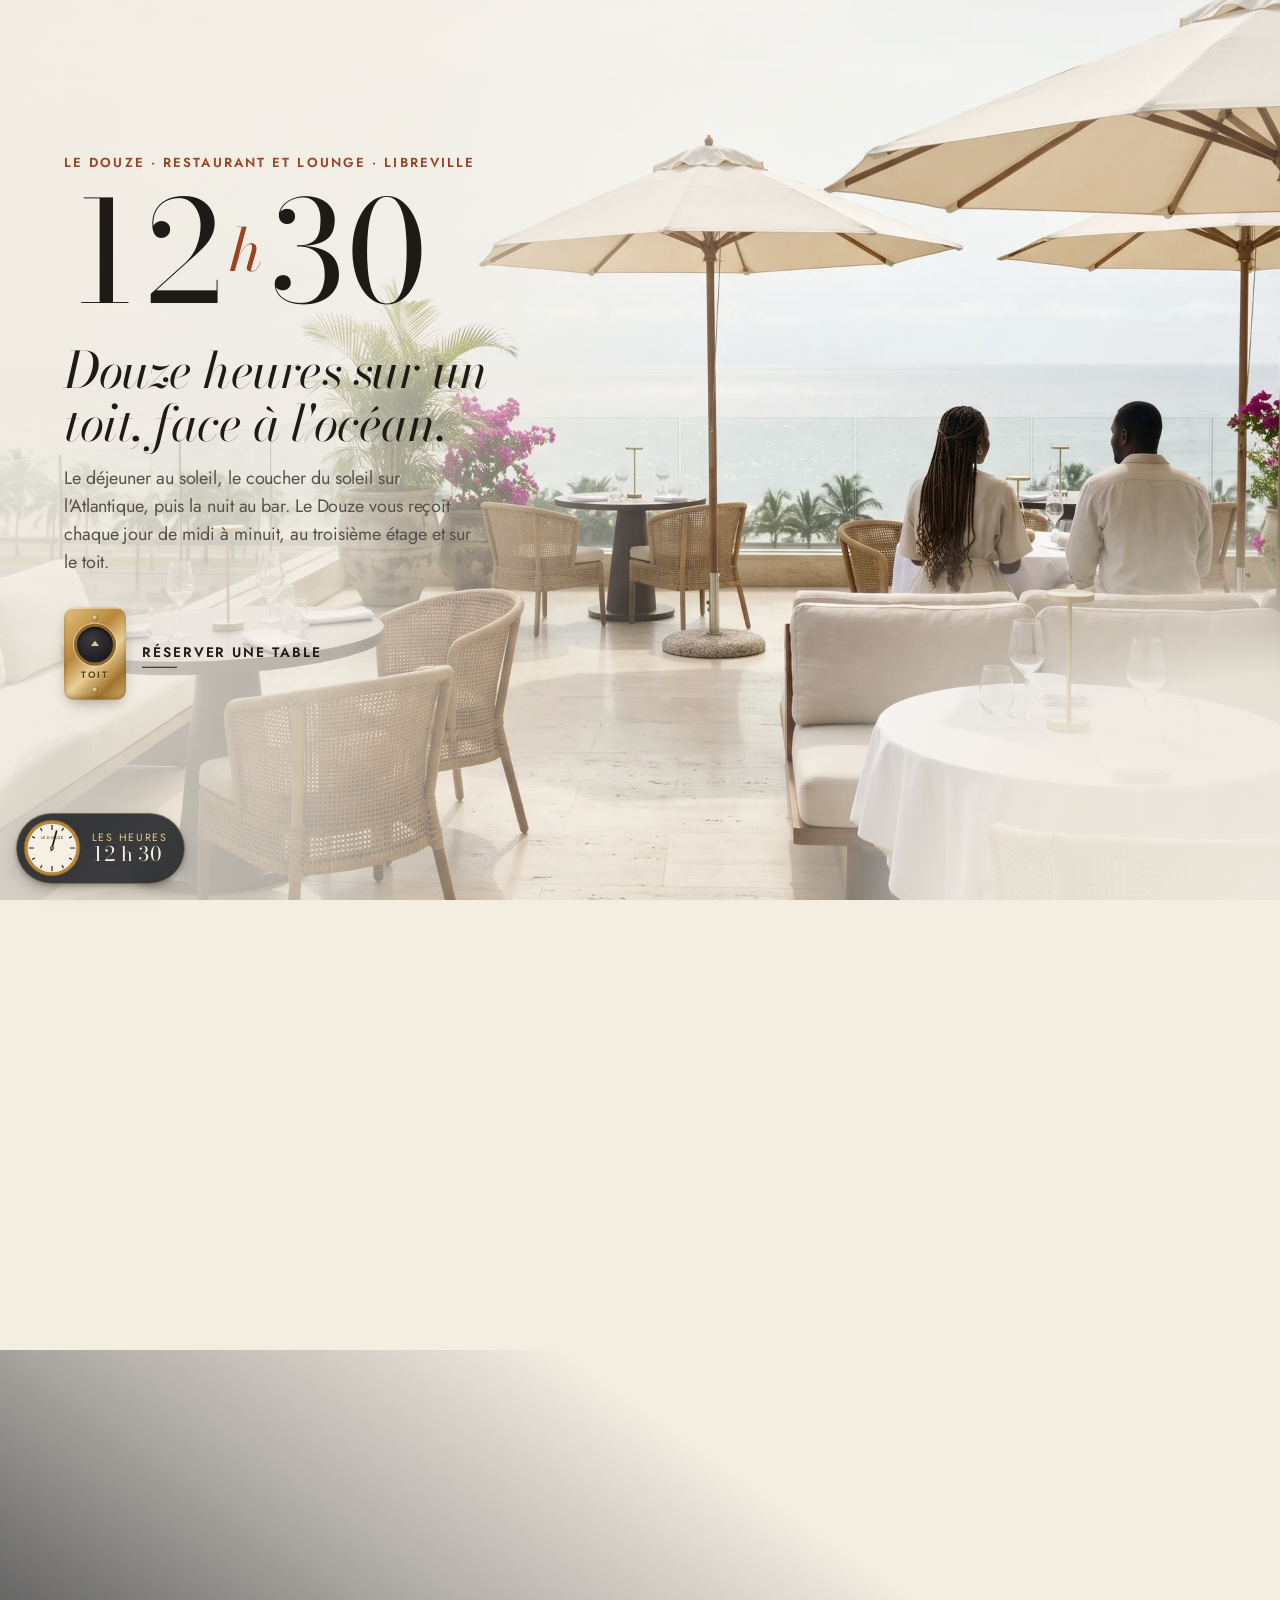
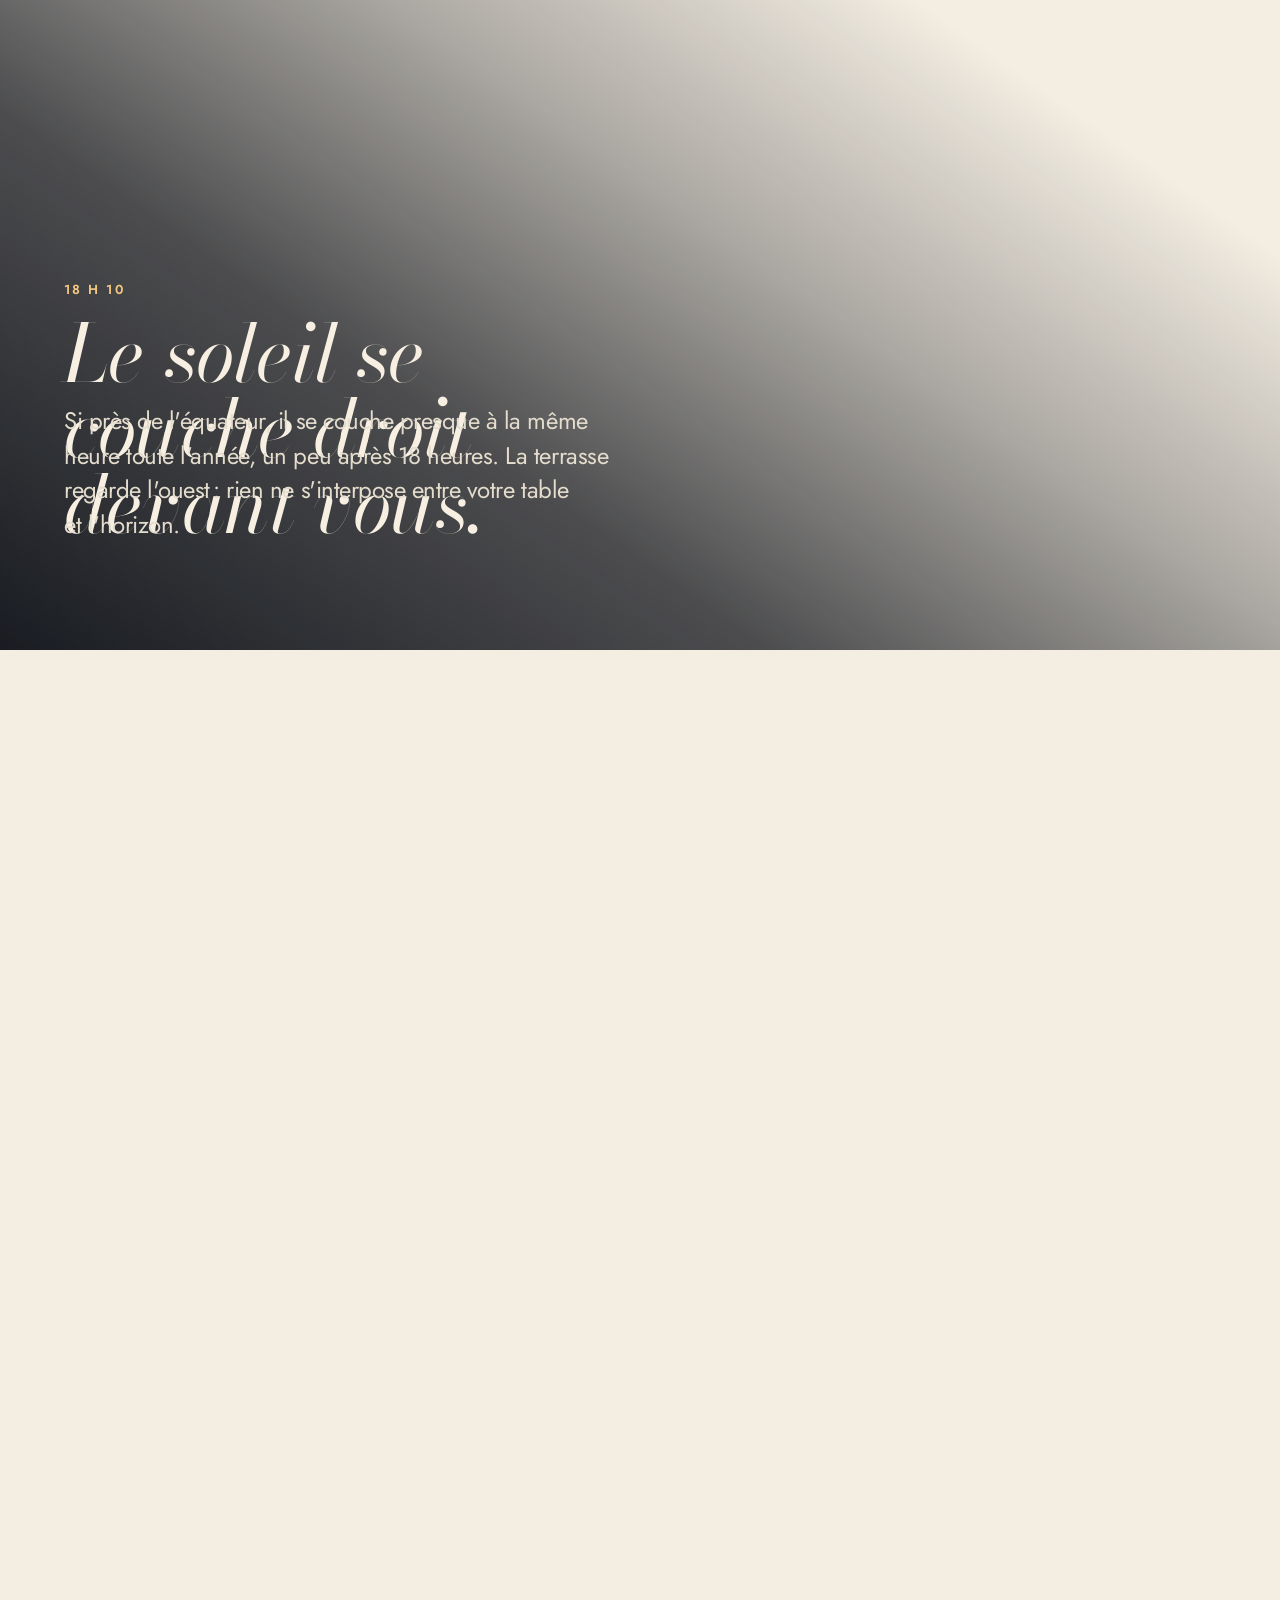
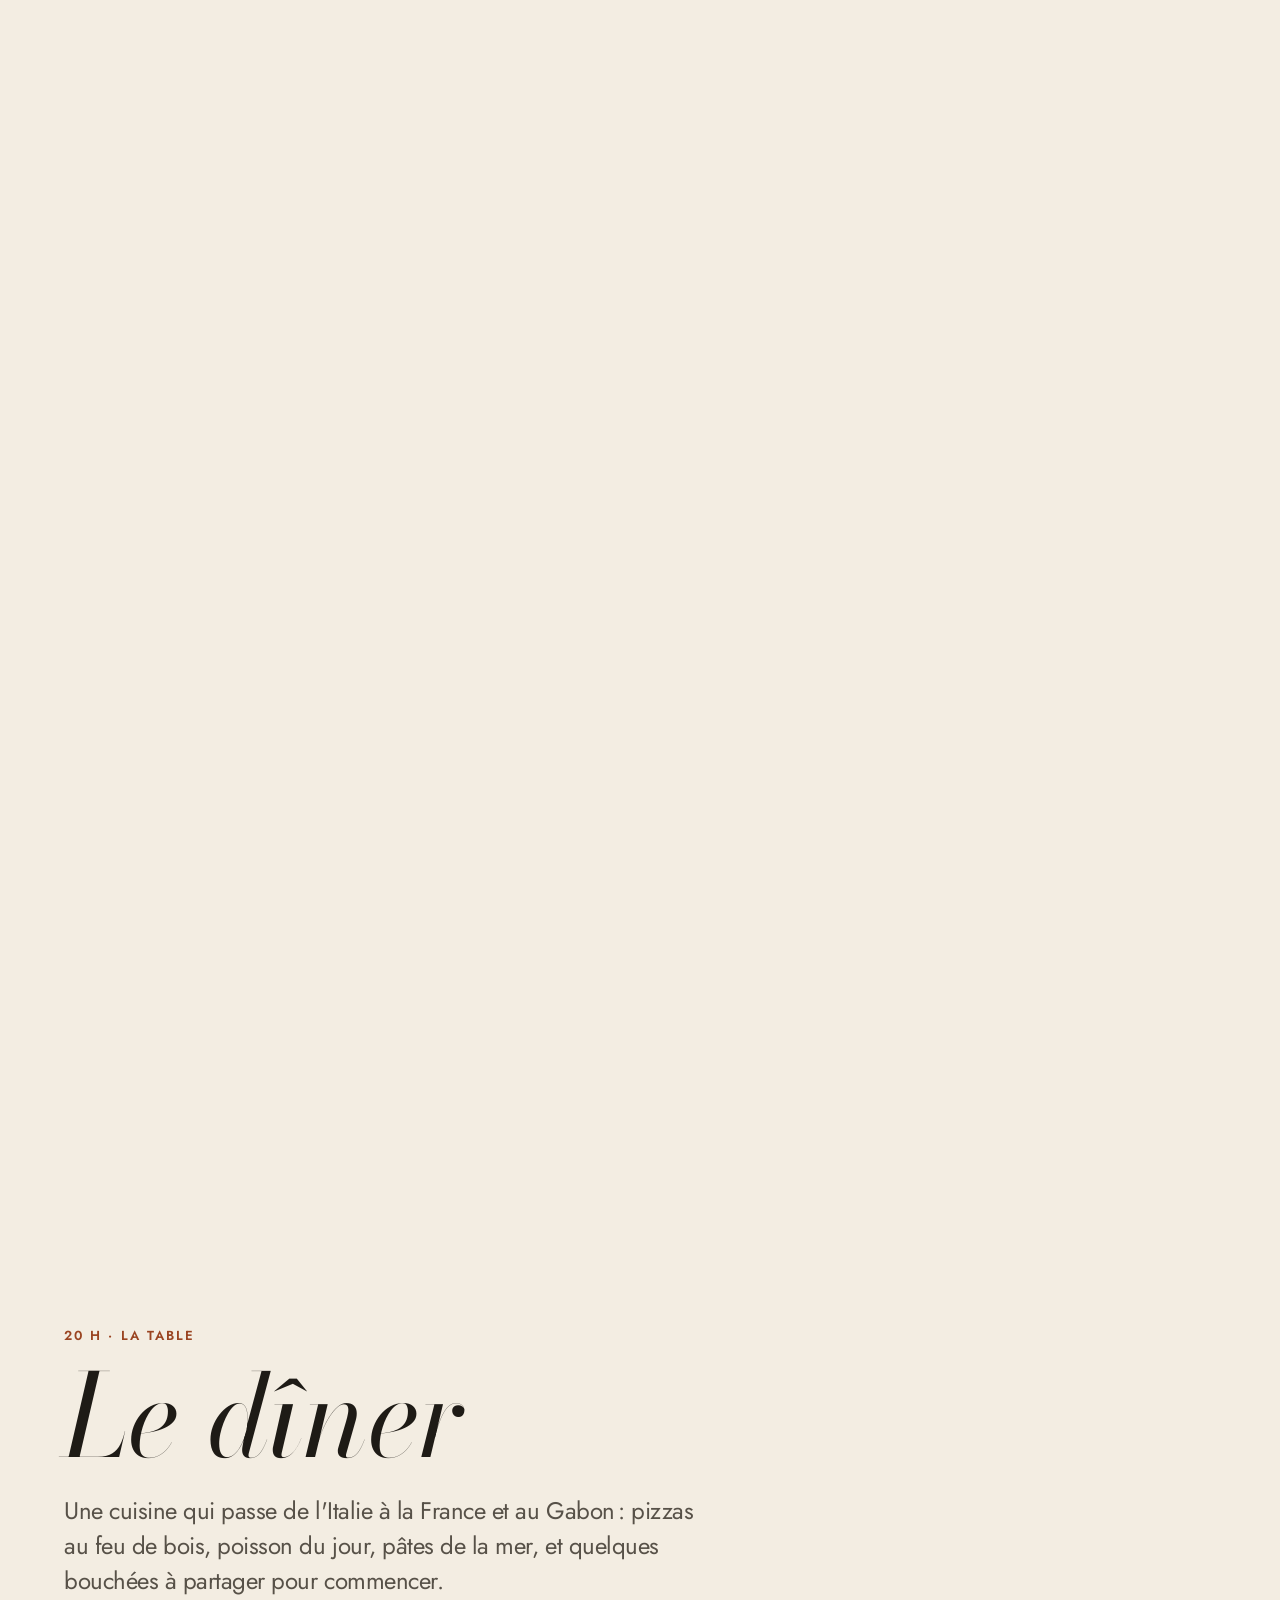
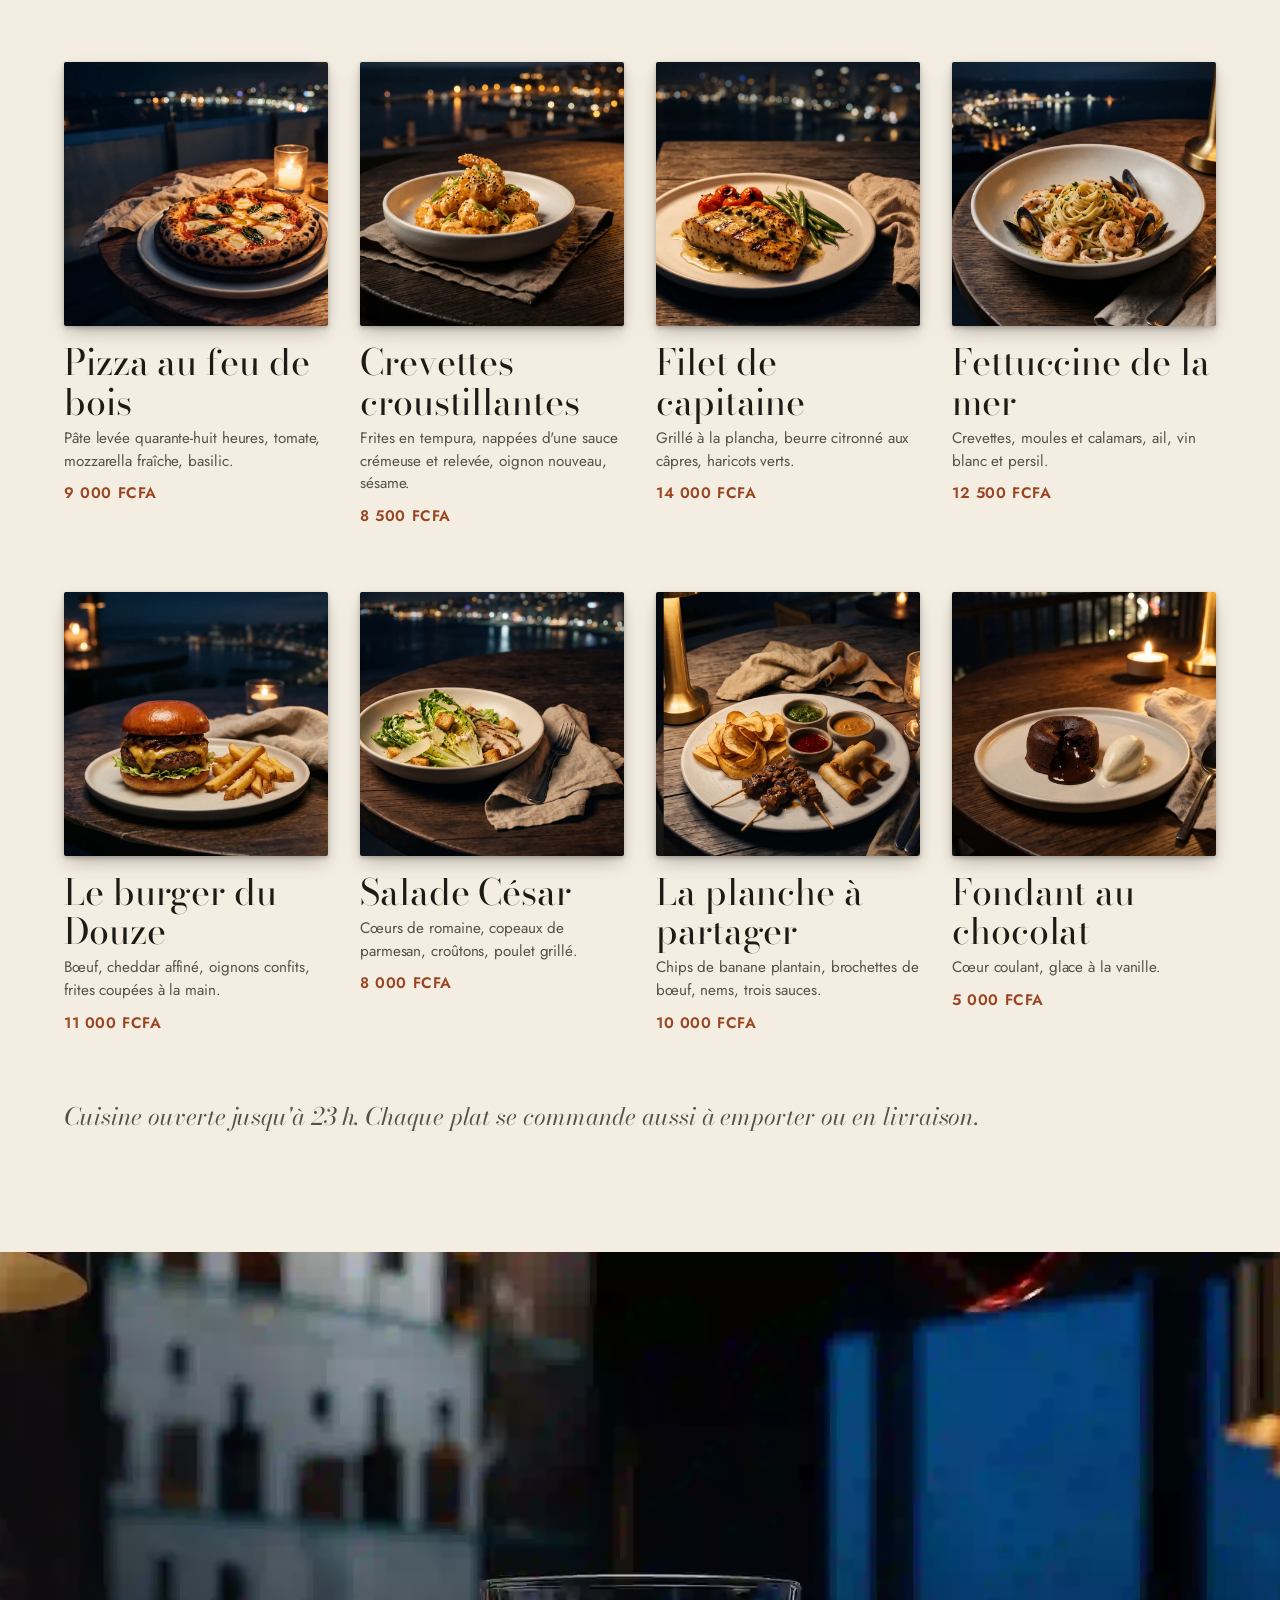
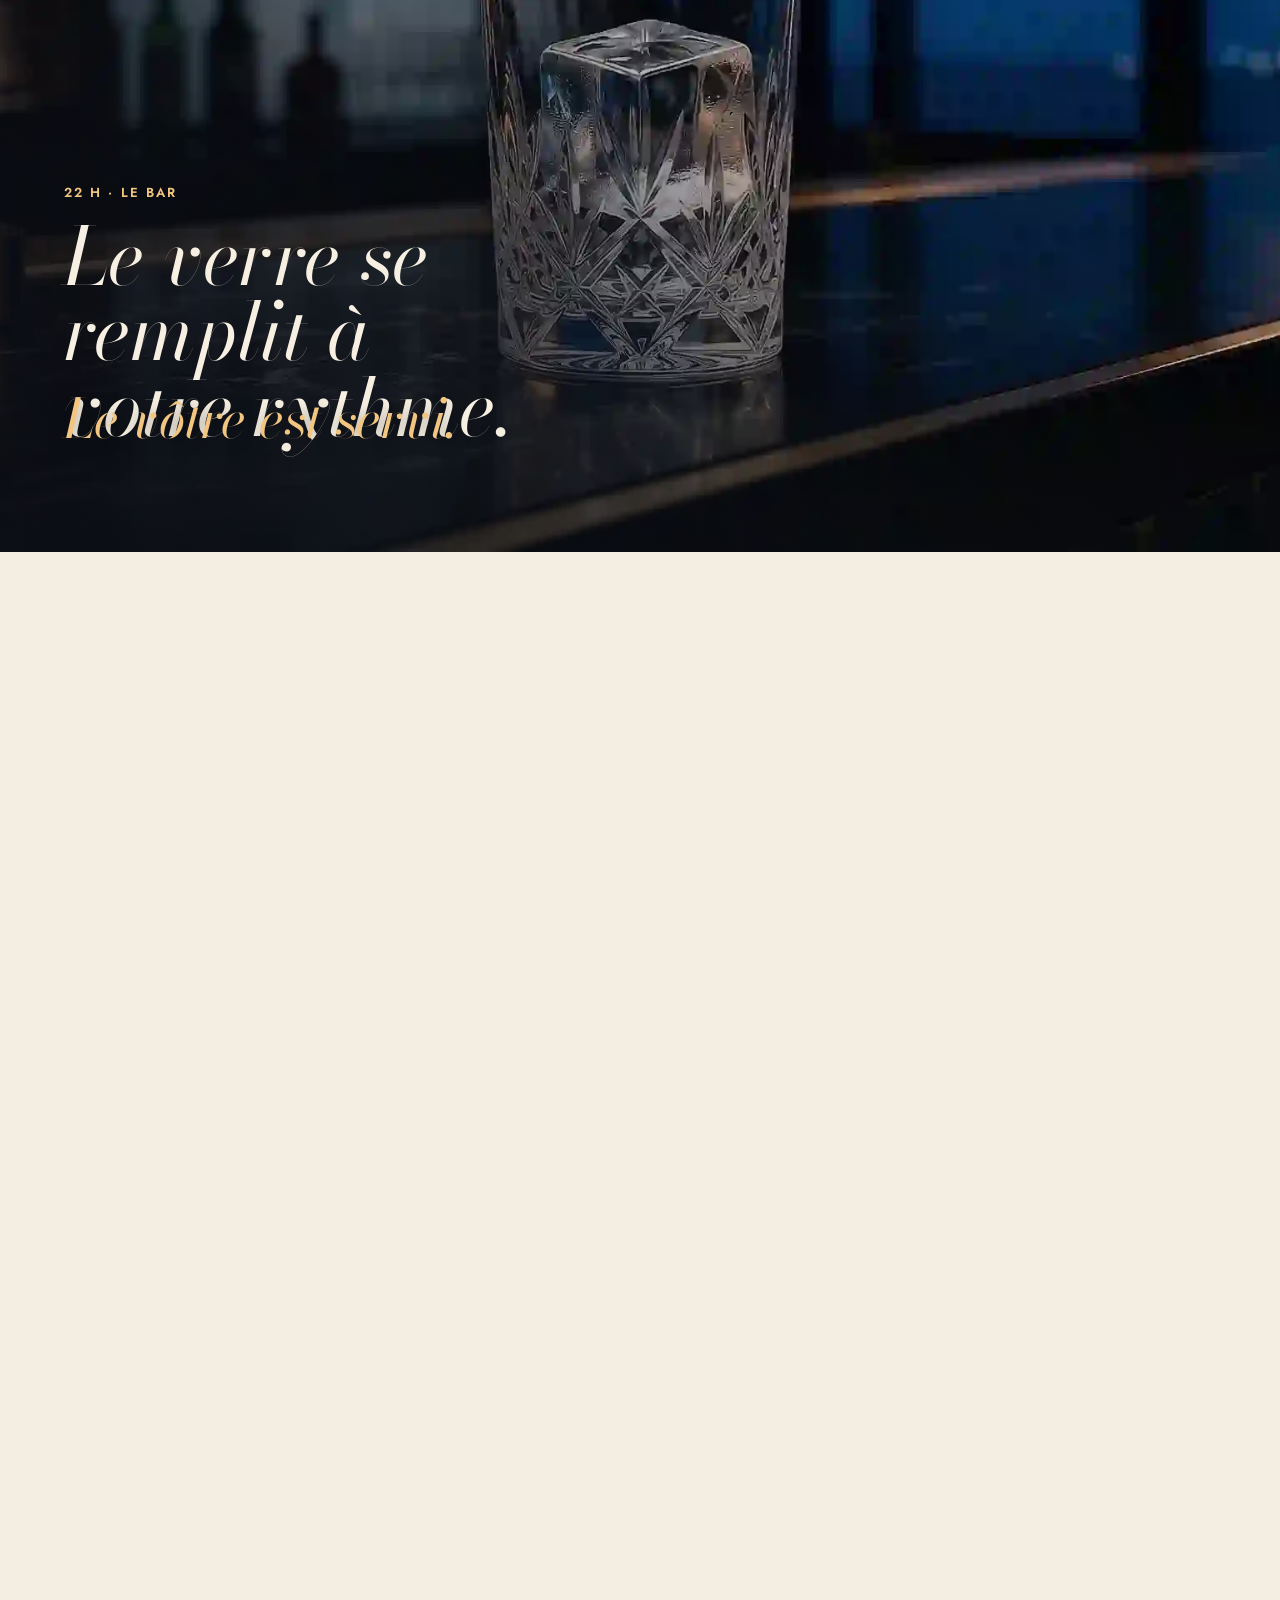
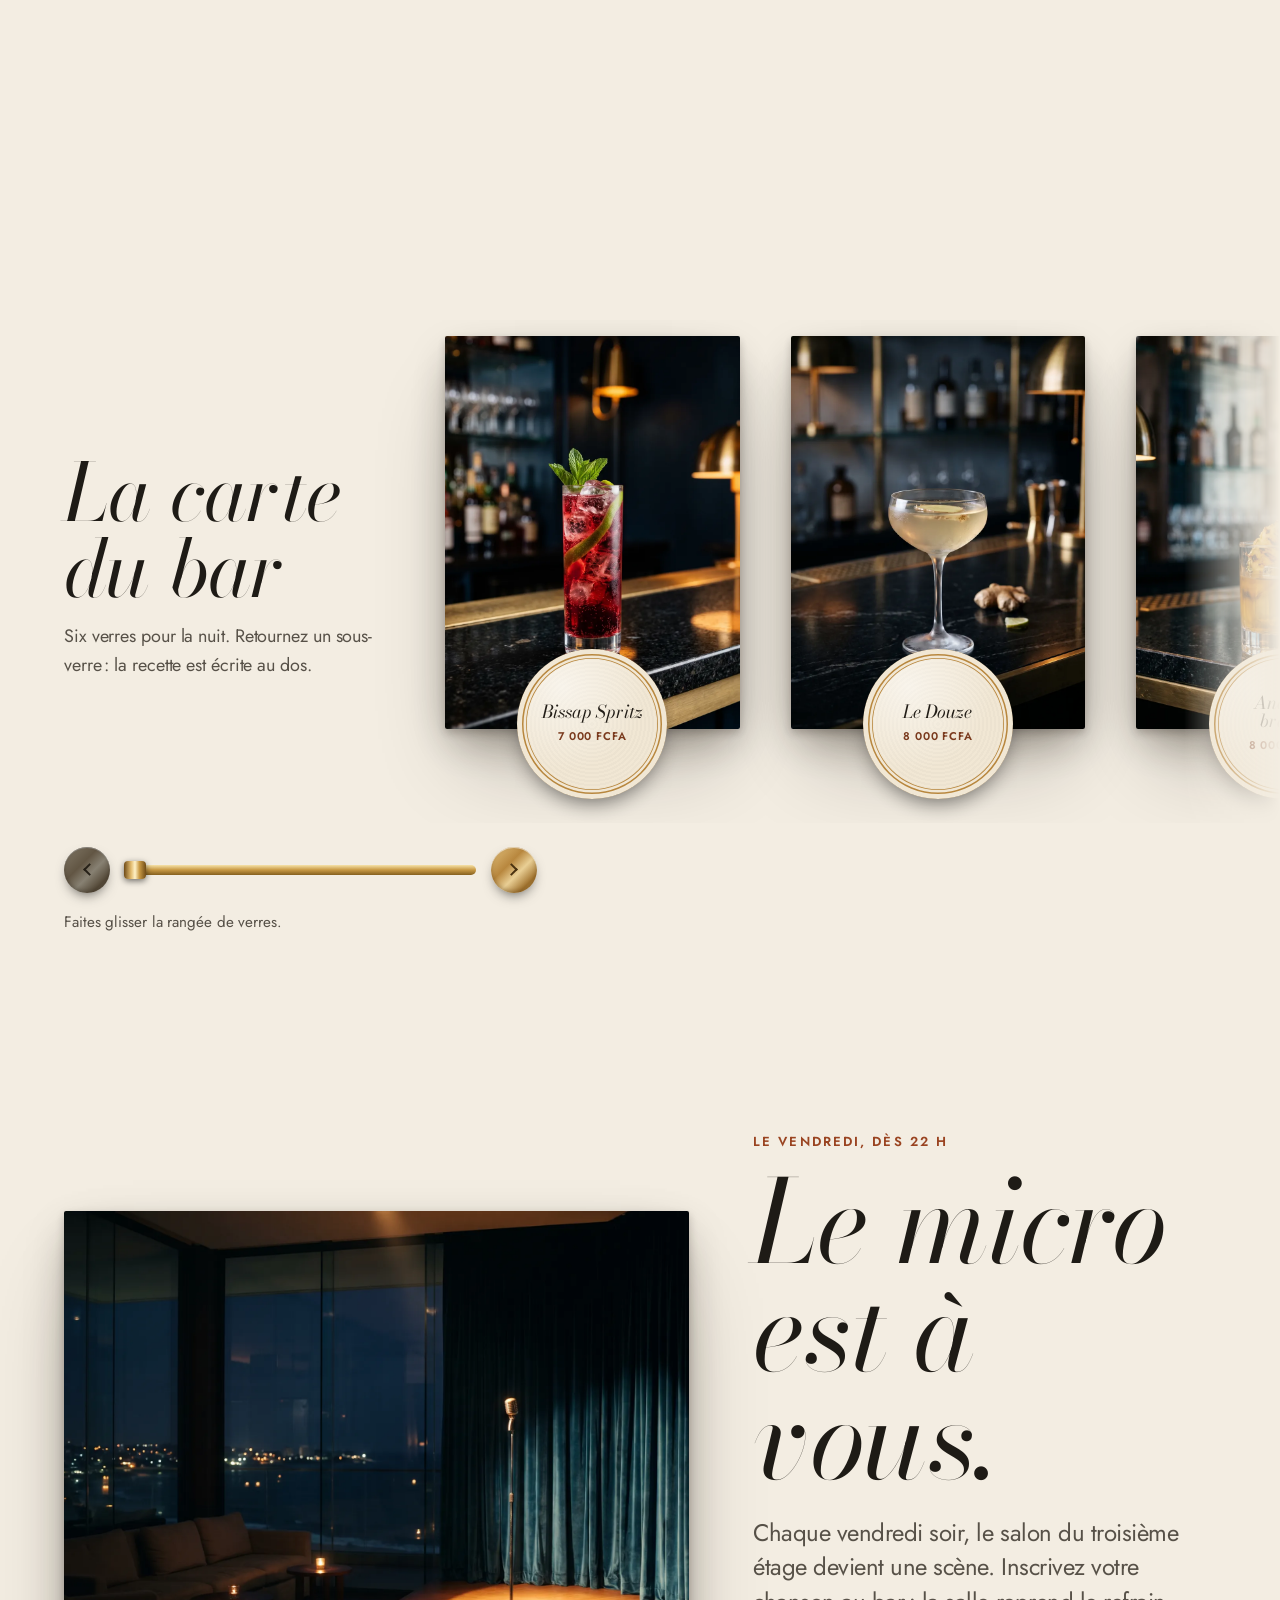
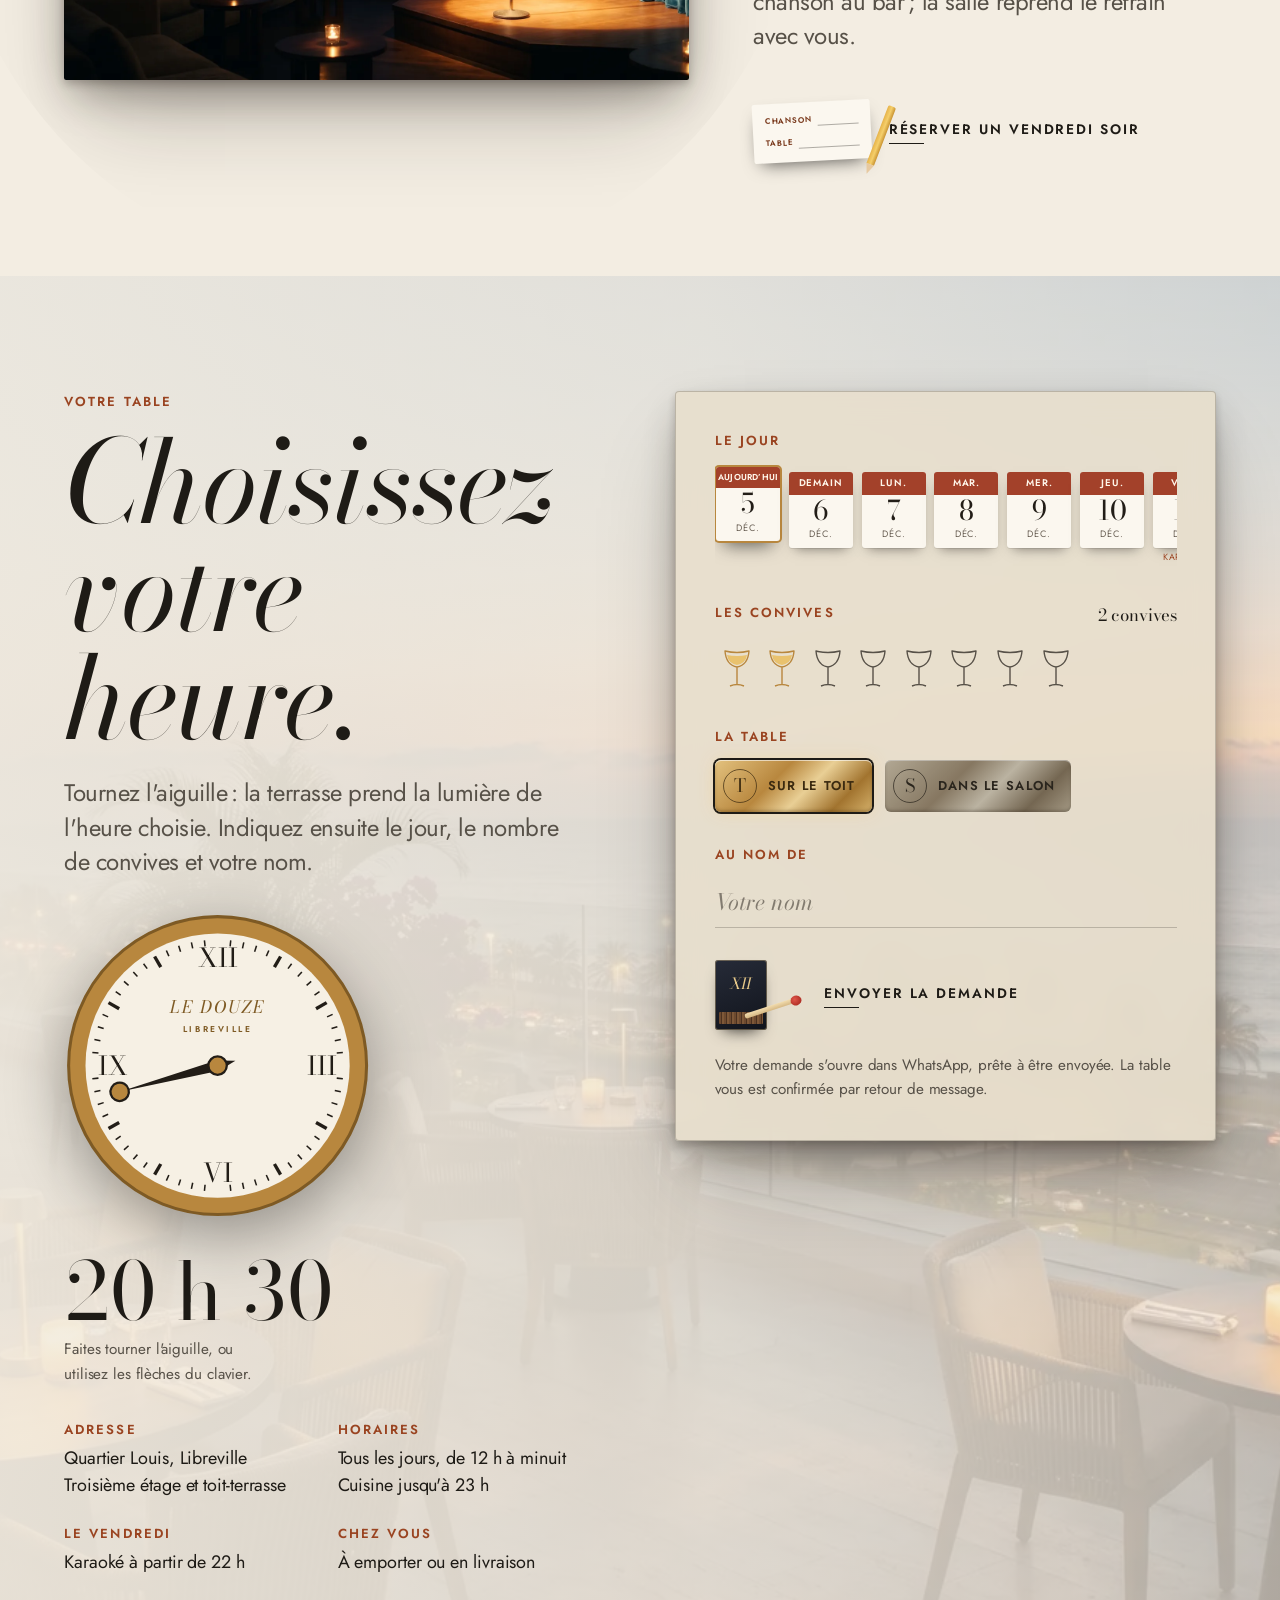
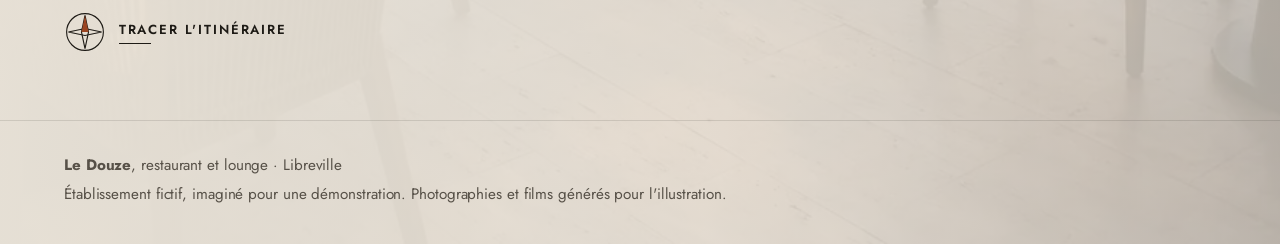
==== commit 62cde327: "La carte du bar se balaie de gauche à droite La rangée des six verres n'est plus pilotée par le défi" ====
--- a/index.html
+++ b/index.html
@@ -30,7 +30,7 @@
 <link rel="preconnect" href="https://fonts.gstatic.com" crossorigin>
 <link href="https://fonts.googleapis.com/css2?family=Bodoni+Moda:ital,opsz,wght@0,6..96,400..700;1,6..96,400..600&family=Jost:wght@400;500;600&display=swap" rel="stylesheet">
 <link rel="stylesheet" href="scrollcraft.css">
-<link rel="stylesheet" href="douze.css?v=1">
+<link rel="stylesheet" href="douze.css?v=2">
 </head>
 <body>
 <a class="evitement" href="#table">Aller au contenu</a>
@@ -217,11 +217,13 @@
   </section>
 
   <!-- ================================================================
-       5 · LA CARTE DU BAR (22 h 30) : pan. Six sous-verres à retourner.
-       ================================================================ -->
-  <section class="acte acte--verres" id="verres" data-sc-act="pan" data-sc-span="4.2" data-heure="22.5" aria-labelledby="titre-verres">
-    <div data-sc-stage>
-      <div class="rail" data-sc-pan="0.04">
+       5 · LA CARTE DU BAR (22 h 30) : une rangée que l'on balaie de gauche à droite (doigt, pavé
+       tactile, souris, flèches du clavier) ; le défilement vertical traverse la section.
+       Six sous-verres à retourner ; le repose-pieds en laiton fait avancer d'un verre.
+       ================================================================ -->
+  <section class="acte acte--verres" id="verres" data-heure="22.5" aria-labelledby="titre-verres">
+    <div>
+      <div class="rail" id="rangee-verres" tabindex="0" role="group" aria-roledescription="rangée" aria-label="Les six verres de la carte du bar" data-rangee>
         <div class="rail__tete">
           <h2 id="titre-verres" class="sc-display sc-display--lg">La carte du bar</h2>
           <p class="sc-body">Six verres pour la nuit. Retournez un sous-verre&#8239;: la recette est écrite au dos.</p>
@@ -273,6 +275,14 @@
         <div class="rail__fin">
           <p class="sc-display sc-display--md">Le bar sert jusqu'à minuit.</p>
         </div>
+      </div>
+
+      <!-- Le repose-pieds du bar : deux fixations en laiton avancent d'un verre, la bague suit la rangée. -->
+      <div class="repose-pieds" data-repose>
+        <button class="repose-pieds__fixation repose-pieds__fixation--g" type="button" data-pas="-1" aria-controls="rangee-verres" aria-label="Verre précédent"></button>
+        <span class="repose-pieds__barre" aria-hidden="true"><span class="repose-pieds__bague"></span></span>
+        <button class="repose-pieds__fixation repose-pieds__fixation--d" type="button" data-pas="1" aria-controls="rangee-verres" aria-label="Verre suivant"></button>
+        <p class="repose-pieds__aide">Faites glisser la rangée de verres.</p>
       </div>
     </div>
   </section>
@@ -397,6 +407,6 @@
 
 <script src="scrollcraft.js"></script>
 <script>ScrollCraft.mount(document.body);</script>
-<script src="douze.js?v=1"></script>
+<script src="douze.js?v=2"></script>
 </body>
 </html>
--- a/douze.css
+++ b/douze.css
@@ -239,7 +239,31 @@
 /* =====================================================================
    5 · LA CARTE DU BAR : la rangée de verres et leurs sous-verres
    ===================================================================== */
-.rail { display: flex; align-items: center; gap: clamp(2rem, 4vw, 4.5rem); height: 100%; padding: 0 var(--sc-gutter); }
+/* La rangée se balaie : défilement horizontal natif (doigt, pavé tactile), aimanté sur chaque verre ;
+   la souris la fait glisser (douze.js). Le défilement vertical la traverse sans s'y arrêter. */
+.acte--verres { padding: clamp(4.5rem, 12vh, 8rem) 0 clamp(3.5rem, 9vh, 6rem); }
+.rail {
+  --fondu-g: 0rem; --fondu-d: 6rem;
+  position: relative;
+  display: flex; align-items: center; gap: clamp(2rem, 4vw, 4.5rem);
+  padding: 1rem var(--sc-gutter) 1.5rem;
+  overflow-x: auto; overflow-y: hidden;
+  overscroll-behavior-x: contain;
+  scroll-snap-type: x mandatory;
+  scroll-padding-inline: var(--sc-gutter);
+  scrollbar-width: none;
+  cursor: grab;
+  /* Un fondu au bord qui annonce la suite ; il disparaît au bout de la rangée. */
+  -webkit-mask-image: linear-gradient(90deg, transparent, #000 var(--fondu-g), #000 calc(100% - var(--fondu-d)), transparent);
+  mask-image: linear-gradient(90deg, transparent, #000 var(--fondu-g), #000 calc(100% - var(--fondu-d)), transparent);
+}
+.rail::-webkit-scrollbar { display: none; }
+.rail > * { scroll-snap-align: start; }
+.rail:not(.au-debut) { --fondu-g: 2.5rem; }
+.rail.au-bout { --fondu-d: 0rem; }
+.rail.tire { cursor: grabbing; scroll-snap-type: none; user-select: none; }
+.rail.tire > * { pointer-events: none; }
+.rail:focus-visible { outline: none; box-shadow: inset 0 0 0 2px var(--sc-accent); border-radius: var(--sc-r-sm); }
 .rail__tete { flex: none; width: min(30ch, 70vw); }
 .rail__tete .sc-display--lg { margin: 0 0 var(--sc-4); font-style: italic; }
 .rail__tete .sc-body { color: var(--sc-ink-soft); }
@@ -280,6 +304,39 @@
 .sous-verre:focus-visible { outline-offset: 6px; border-radius: 50%; }
 .rail__fin { flex: none; width: min(18ch, 70vw); padding-right: var(--sc-gutter); }
 .rail__fin .sc-display--md { font-style: italic; color: var(--sc-accent); }
+
+/* Le repose-pieds du bar : la barre en laiton, ses deux fixations (un verre de plus ou de moins),
+   la bague qui coulisse avec la rangée. */
+.repose-pieds { display: flex; flex-wrap: wrap; align-items: center; gap: .9rem; margin: var(--sc-5) var(--sc-gutter) 0; }
+.repose-pieds__fixation {
+  position: relative; flex: none; display: grid; place-items: center;
+  width: 46px; height: 46px; padding: 0; border: 0; border-radius: 50%;
+  background: var(--laiton-grain);
+  box-shadow: inset 0 1px 0 rgb(255 255 255 / .55), inset 0 -2px 4px rgb(80 50 10 / .35), 0 6px 14px -6px rgb(0 0 0 / .75);
+  cursor: pointer;
+  transition: translate .15s ease, filter .2s ease;
+}
+.repose-pieds__fixation::before {
+  content: ""; width: 9px; height: 9px;
+  border: solid #4a3210; border-width: 0 2px 2px 0;
+  rotate: -45deg; translate: -2px 0;
+}
+.repose-pieds__fixation--g::before { rotate: 135deg; translate: 2px 0; }
+.repose-pieds__fixation:hover { filter: brightness(1.1); }
+.repose-pieds__fixation:active { translate: 0 1px; }
+.repose-pieds__fixation[aria-disabled="true"] { filter: saturate(.4) brightness(.62); cursor: default; }
+.repose-pieds__barre {
+  position: relative; flex: 0 1 min(22rem, 44vw); height: 10px; border-radius: 5px;
+  background: linear-gradient(180deg, #f6e2a8 0%, #c99a45 48%, #85601f 100%);
+  box-shadow: 0 5px 10px -5px rgb(0 0 0 / .8);
+}
+.repose-pieds__bague {
+  position: absolute; top: 50%; left: calc(var(--avance, 0) * (100% - 22px));
+  width: 22px; height: 18px; translate: 0 -50%; border-radius: 4px;
+  background: linear-gradient(90deg, #6f4b17, #e2bb6f 32%, #fff2c8 50%, #c99a45 70%, #6f4b17);
+  box-shadow: 0 2px 6px rgb(0 0 0 / .55);
+}
+.repose-pieds__aide { flex: 1 0 100%; margin: .15rem 0 0; font-size: var(--sc-t-sm); color: var(--sc-ink-soft); }
 
 /* =====================================================================
    6 · LE VENDREDI
@@ -545,6 +602,7 @@
   .plat img { grid-row: span 3; margin: 0; }
   .plat h3 { font-size: 1.3rem; }
 
+  .rail { --fondu-d: 3rem; }
   .verre { width: min(66vw, 260px); }
   .sous-verre { width: 136px; height: 136px; }
 
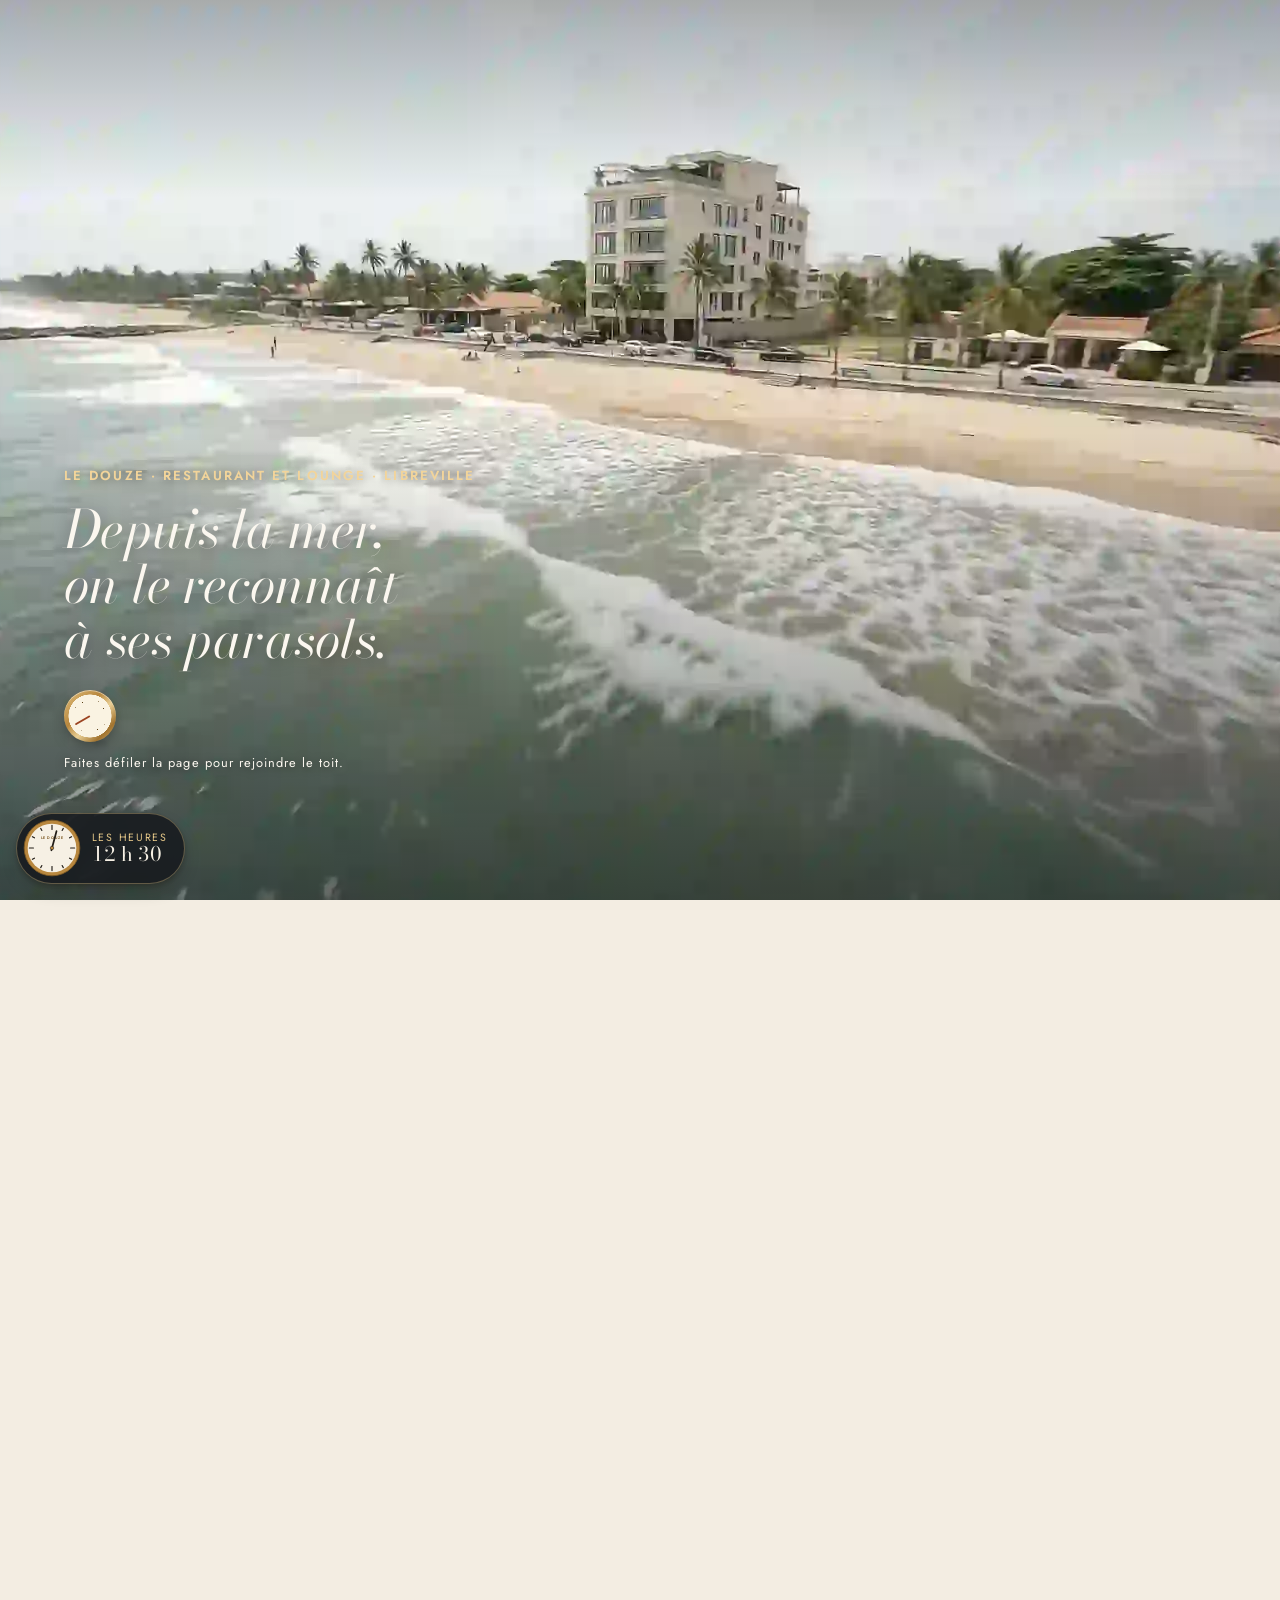
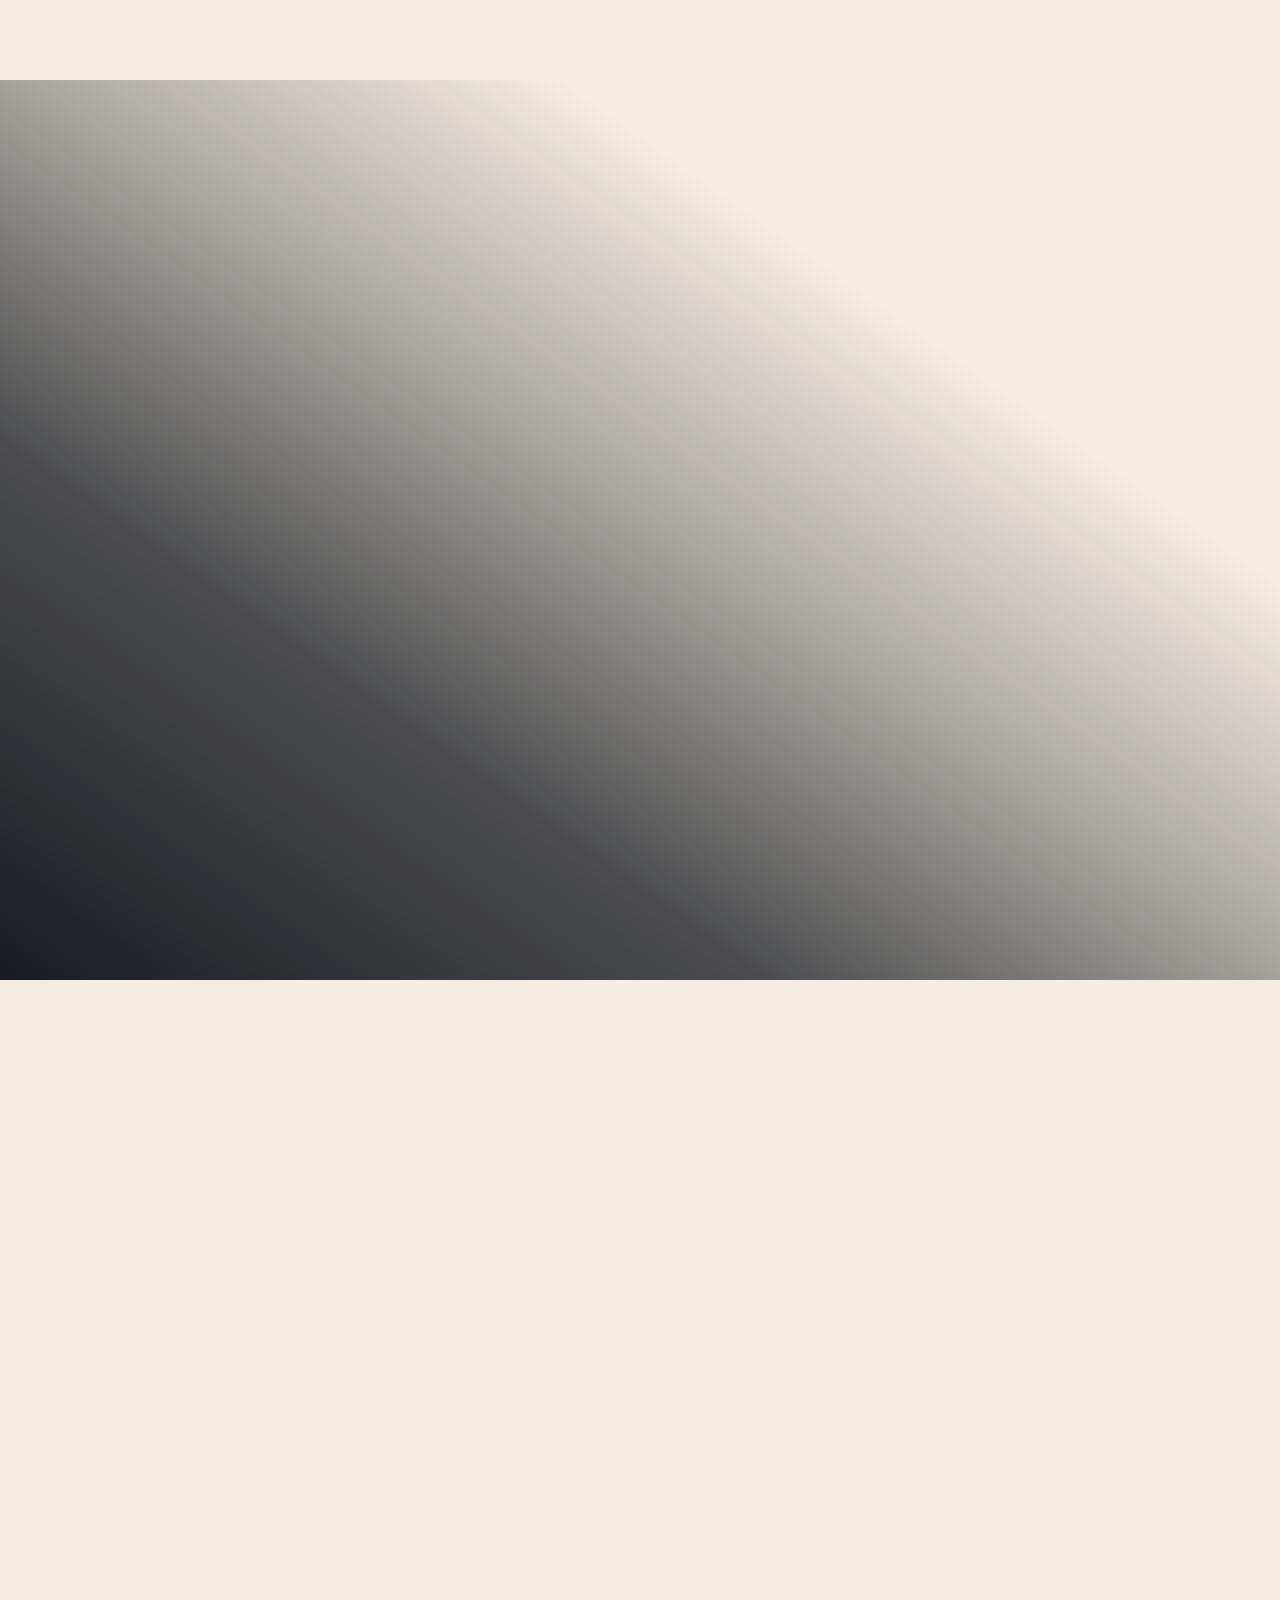
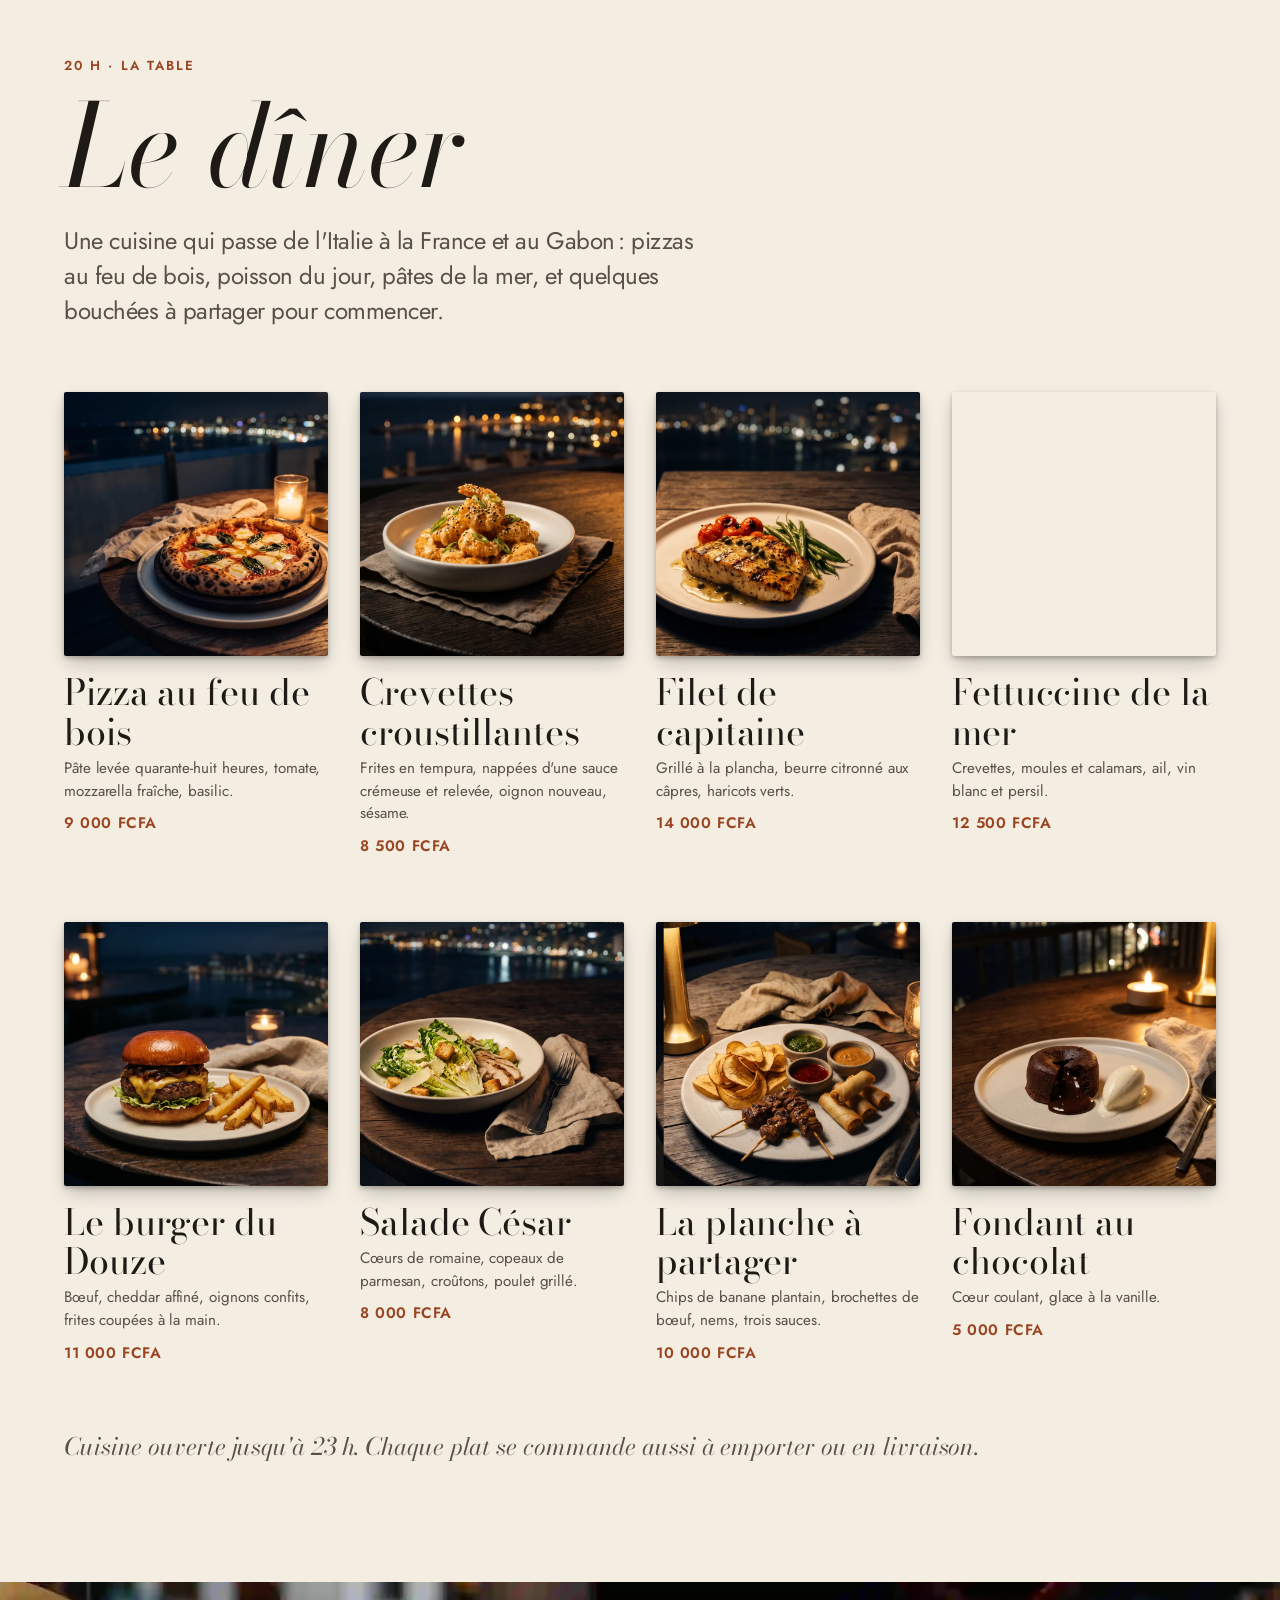
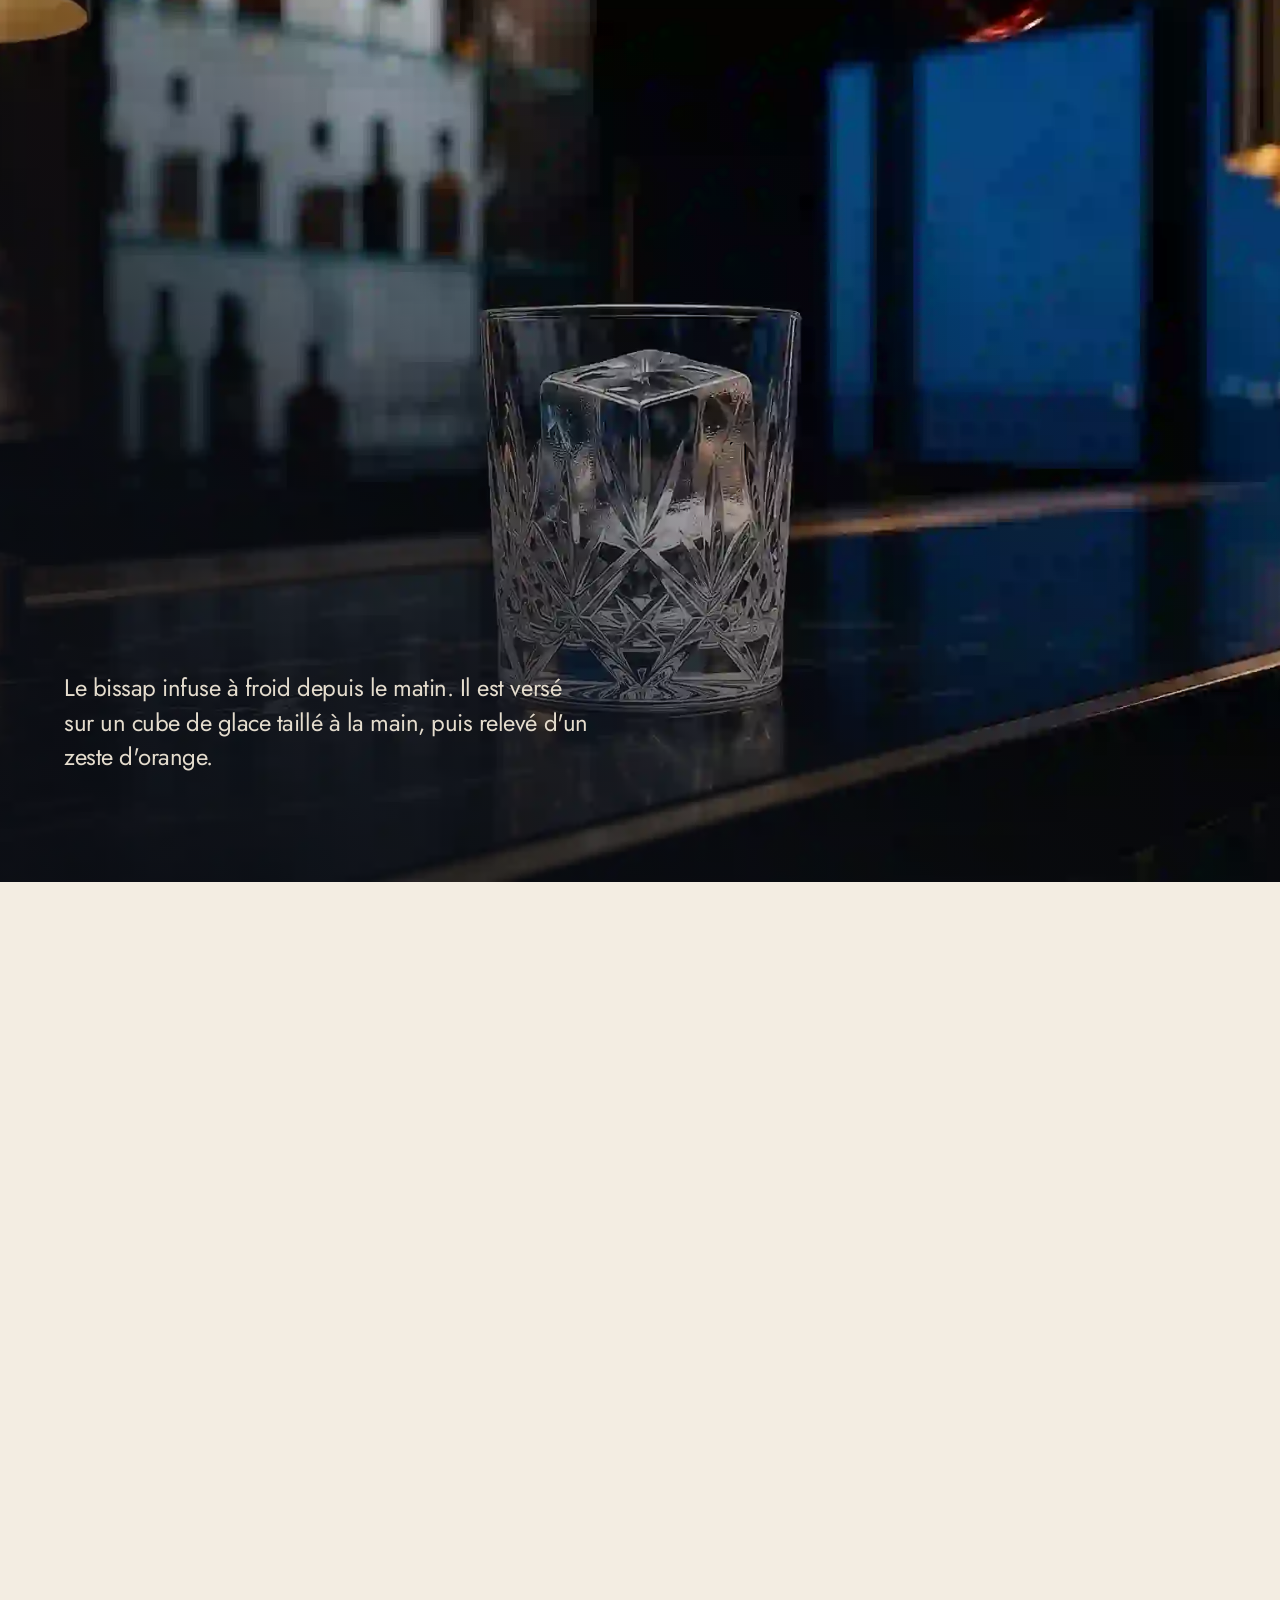
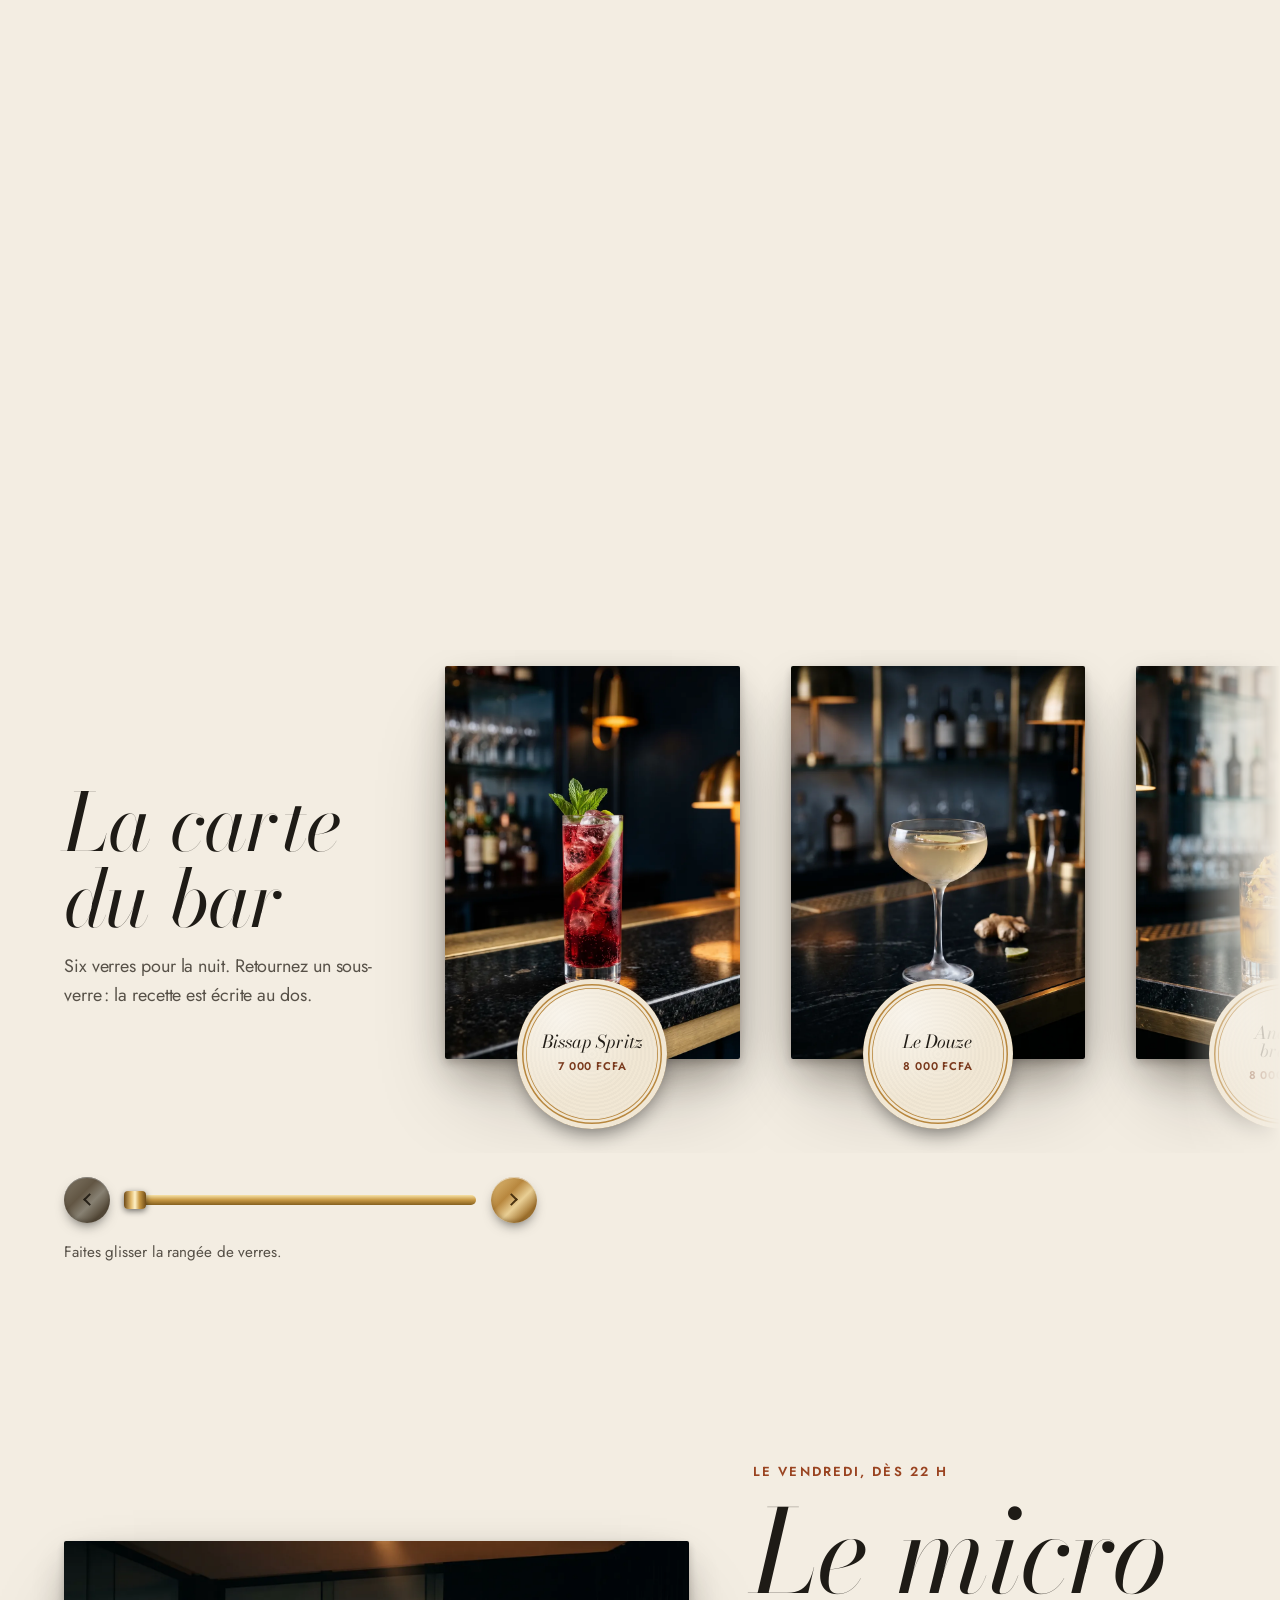
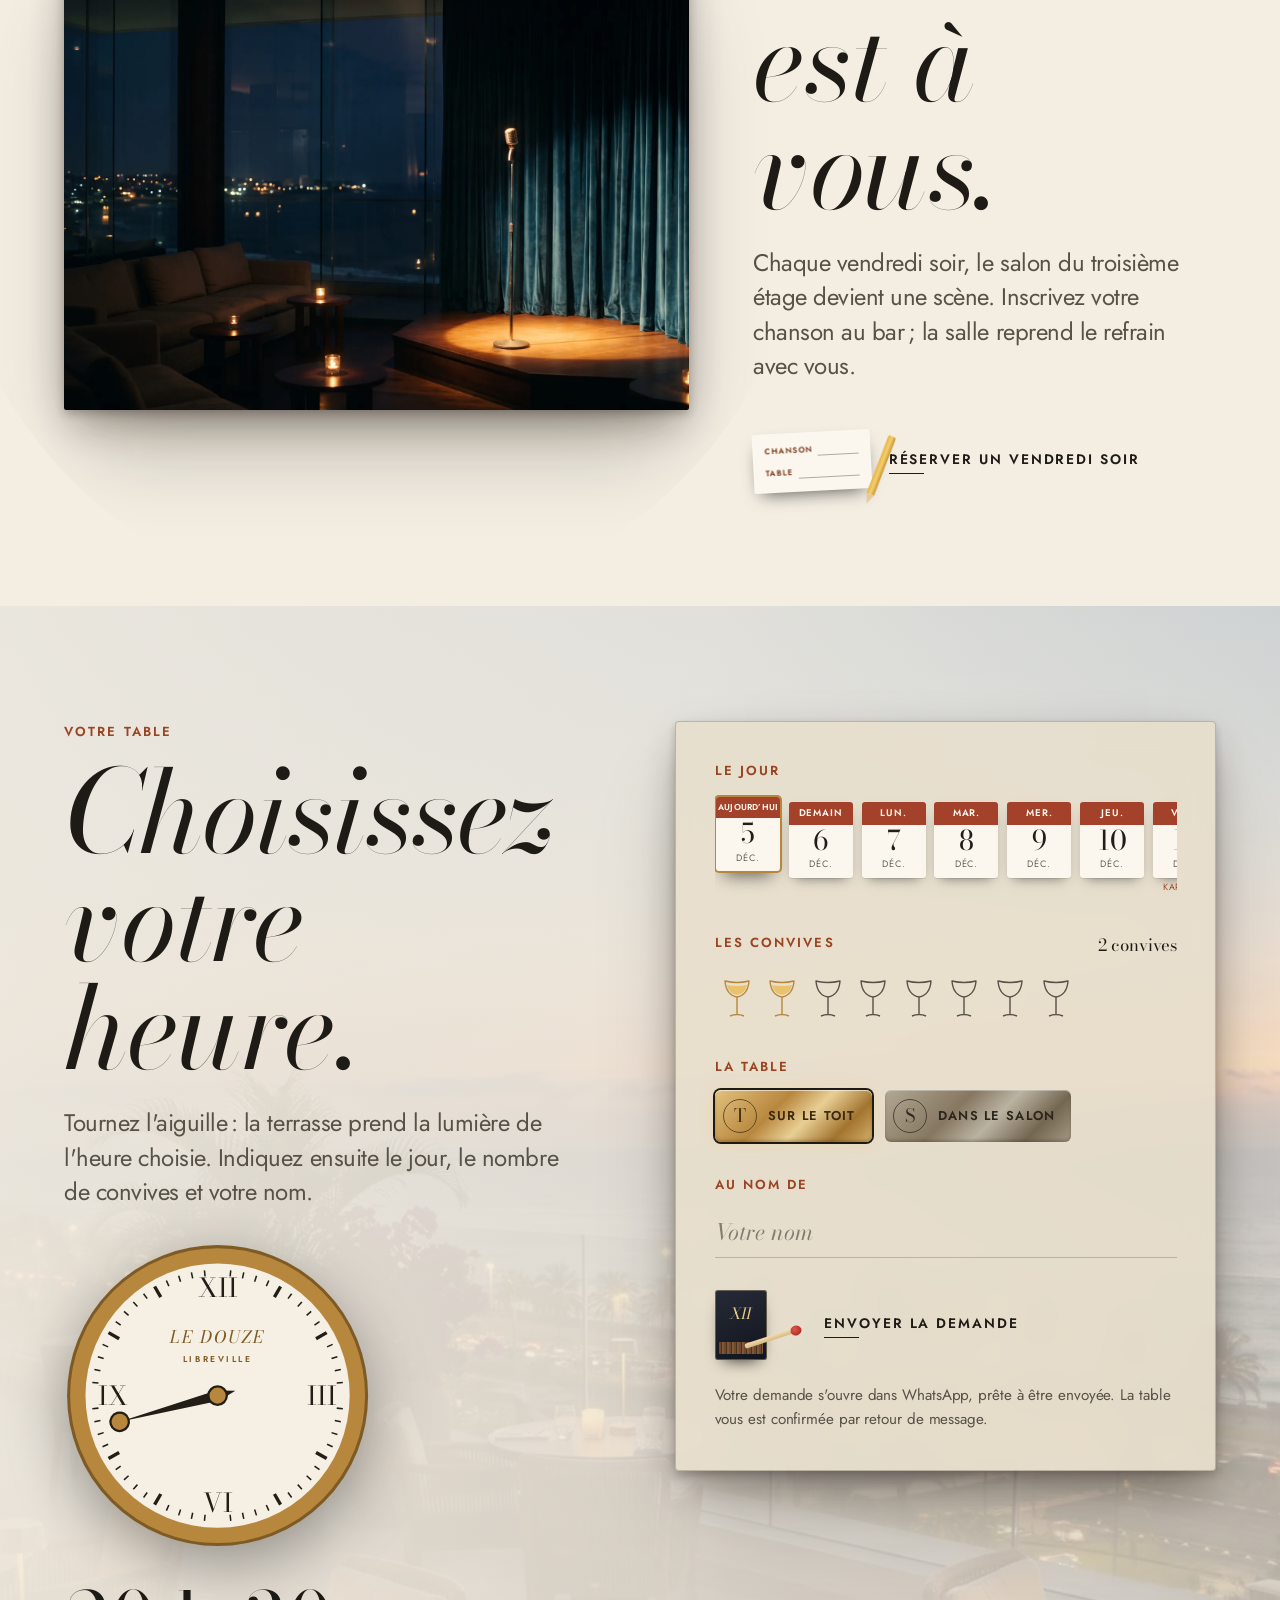
==== commit 1d08c3a2: "Le vol remplace la photo du déjeuner en haut de la page La première partie de la page d'accueil devi" ====
--- a/index.html
+++ b/index.html
@@ -31,6 +31,8 @@
 <link href="https://fonts.googleapis.com/css2?family=Bodoni+Moda:ital,opsz,wght@0,6..96,400..700;1,6..96,400..600&family=Jost:wght@400;500;600&display=swap" rel="stylesheet">
 <link rel="stylesheet" href="scrollcraft.css">
 <link rel="stylesheet" href="douze.css?v=2">
+<link rel="stylesheet" href="cinescroll.css?v=3">
+<link rel="stylesheet" href="vol.css?v=3">
 </head>
 <body>
 <a class="evitement" href="#table">Aller au contenu</a>
@@ -68,17 +70,38 @@
 <main id="top">
 
   <!-- ================================================================
-       1 · LE DÉJEUNER (12 h 30) : pin. L'heure avance sous la main.
-       ================================================================ -->
-  <section class="acte acte--dejeuner" data-sc-act="pin" data-sc-span="1.5" data-heure="12.5" aria-labelledby="titre-douze">
-    <div data-sc-stage class="dejeuner">
-      <picture>
-        <source media="(max-width: 760px)" srcset="assets/midi-m.webp">
-        <img class="dejeuner__photo" src="assets/midi.webp" alt="Le toit-terrasse du Douze à l'heure du déjeuner : tables nappées de blanc sous des parasols écrus, bougainvillées, et l'océan derrière une balustrade de verre." width="1920" height="1440">
-      </picture>
-      <div class="dejeuner__voile" aria-hidden="true"></div>
-
-      <div class="dejeuner__copie">
+       1 · LE VOL, PUIS LE DÉJEUNER (12 h 30). Moteur cine-scroll1 (cinescroll.js), à côté de
+       scroll-craft : de la mer au toit, puis au comptoir du salon-bar, en un plan piloté par le
+       défilement (vidéo générée, vol simulé, 26 s). Temps du film : mer 0-0,26 · tables
+       0,26-0,42 · couple 0,42-0,56 · pergola 0,56-0,705 · seuil 0,705-0,85 · bar 0,85-1.
+       Le texte du déjeuner se pose sur la dernière image ; l'heure reste à 12 h 30 jusqu'au
+       repère, puis avance sous la main comme avant.
+       ================================================================ -->
+  <section class="vol" id="vol" data-cs-scene data-cs-length="720" data-cs-damp="7" data-heure="12.5" aria-labelledby="titre-douze">
+    <span class="vol__repere" data-heure="12.5" aria-hidden="true"></span>
+    <div class="vol__scene" data-cs-stage>
+      <img class="vol__affiche" data-cs-poster src="assets/vol/vol-debut.webp" data-cs-poster-end="assets/vol/vol-fin.webp"
+           alt="Vue aérienne depuis l'océan : la plage, le boulevard bordé de cocotiers et l'immeuble du Douze, son toit-terrasse couvert de parasols écrus.">
+      <video class="vol__film" data-cs-video
+             data-cs-src="assets/vol/vol-m-paysage.mp4" data-cs-src-hd="assets/vol/vol.mp4"
+             data-cs-src-mobile="assets/vol/vol-m-leger.mp4" data-cs-src-mobile-hd="assets/vol/vol-m.mp4"
+             data-cs-curve="0:0, 0.22:0.26, 0.36:0.42, 0.45:0.47, 0.53:0.56, 0.66:0.705, 0.78:0.85, 0.9:0.995, 1:1"
+             muted playsinline preload="none" aria-hidden="true"></video>
+      <div class="vol__voile" aria-hidden="true"></div>
+
+      <div class="vol__ouverture" data-cs-cue="0,0.08">
+        <p class="surtitre">Le Douze · restaurant et lounge · Libreville</p>
+        <p class="ouverture__phrase">Depuis la mer, on le reconnaît à ses parasols.</p>
+        <p class="altimetre" aria-hidden="true"><span class="altimetre__aiguille"></span></p>
+        <p class="ouverture__geste">Faites défiler la page pour rejoindre le toit.</p>
+      </div>
+
+      <p class="vol__legende vol__legende--droite" data-cs-cue="0.07,0.23">Trois étages au-dessus du boulevard, l'Atlantique pour seul voisin.</p>
+      <p class="vol__legende" data-cs-cue="0.22,0.38">Le déjeuner se prend au soleil, sous les parasols de toile.</p>
+      <p class="vol__legende vol__legende--droite" data-cs-cue="0.38,0.54">En contrebas, la plage ; au-delà, l'Atlantique jusqu'à l'horizon.</p>
+      <p class="vol__legende" data-cs-cue="0.6,0.77">Sous la pergola, le salon-bar ouvre ses baies sur la mer.</p>
+
+      <div class="dejeuner__copie vol__heros" data-cs-cue="0.86,1">
         <p class="surtitre">Le Douze · restaurant et lounge · Libreville</p>
         <p class="heure-geante" aria-hidden="true"><span data-geante-h>12</span><span class="heure-geante__h">h</span><span data-geante-m>30</span></p>
         <h1 id="titre-douze" class="dejeuner__titre">Douze heures sur un toit, face à l'océan.</h1>
@@ -93,7 +116,7 @@
         </a>
       </div>
 
-      <p class="dejeuner__suite" data-sc-cue="0.55 1 0.15 0">Puis le soleil descend vers l'océan.</p>
+      <p class="dejeuner__suite vol__suite" data-cs-cue="0.93,1">Puis le soleil descend vers l'océan.</p>
     </div>
   </section>
 
@@ -407,6 +430,18 @@
 
 <script src="scrollcraft.js"></script>
 <script>ScrollCraft.mount(document.body);</script>
+<script>
+  // Le vol au téléphone tenu droit : une bande recadrée en hauteur (pleine définition), au lieu
+  // d'un 16:9 agrandi six fois. Tenu à l'horizontale, le 16:9 léger. Même règle que le moteur.
+  (function () {
+    var mobile = matchMedia('(hover: none) and (pointer: coarse)').matches || matchMedia('(max-width: 760px)').matches;
+    if (!mobile) return;
+    var v = document.querySelector('.vol__film');
+    if (matchMedia('(orientation: portrait)').matches) document.documentElement.classList.add('vol-portrait');
+    else { v.dataset.csSrcMobile = 'assets/vol/vol-m-paysage.mp4'; delete v.dataset.csSrcMobileHd; }
+  })();
+</script>
+<script src="cinescroll.js?v=3"></script>
 <script src="douze.js?v=2"></script>
 </body>
 </html>
--- a/cinescroll.css
+++ b/cinescroll.css
@@ -0,0 +1,28 @@
+/* cine-scroll1 engine styles. Thème par variables ; ne pas modifier par projet. */
+[data-cs-scene] { position: relative; }
+[data-cs-stage] {
+  position: sticky; top: 0; height: 100svh; overflow: hidden;
+  display: grid; place-items: center;
+}
+[data-cs-stage] > canvas[data-cs-orbit],
+[data-cs-stage] > video[data-cs-video],
+[data-cs-stage] > [data-cs-poster],
+[data-cs-stage] > [data-cs-gl] {
+  grid-area: 1 / 1; width: 100%; height: 100%; display: block;
+}
+video[data-cs-video], [data-cs-poster] { object-fit: var(--cs-fit, cover); }
+canvas[data-cs-orbit] { cursor: grab; outline: none; }
+canvas[data-cs-orbit].cs-grabbing { cursor: grabbing; }
+canvas[data-cs-orbit]:focus-visible { outline: 2px solid var(--cs-focus, currentColor); outline-offset: -6px; }
+/* L'affiche reste sous le média jusqu'à la première vraie image peinte. */
+[data-cs-poster] { transition: opacity .25s linear; }
+[data-cs-poster].cs-hidden { opacity: 0; visibility: hidden; }
+video[data-cs-video]:not(.cs-painted), canvas[data-cs-orbit]:not(.cs-painted) { opacity: 0; }
+[data-cs-hint] { transition: opacity .4s ease; }
+[data-cs-hint].cs-hidden { opacity: 0; visibility: hidden; }
+/* Textes calés : cachés seulement quand le moteur tourne. */
+.cs-ready [data-cs-cue] { opacity: 0; visibility: hidden; will-change: opacity, transform; }
+@media (prefers-reduced-motion: reduce) {
+  [data-cs-poster], [data-cs-hint] { transition: none; }
+  video[data-cs-video] { display: none; }
+}
--- a/vol.css
+++ b/vol.css
@@ -0,0 +1,94 @@
+/* =====================================================================
+   1 · LE VOL (moteur cine-scroll1), puis le texte du déjeuner sur la dernière image.
+   Le texte du déjeuner garde ses styles de douze.css (.dejeuner__copie, .heure-geante,
+   .ascenseur, .dejeuner__suite) ; ce fichier ne pose que le vol.
+   ===================================================================== */
+.vol {
+  --papier: #fbf7ef;
+  --creme: 243 238 228;
+  /* --fin : de 0 à 1 pendant l'arrivée au comptoir (voile crème pour le texte du déjeuner) ;
+     avant, un pied sombre porte les légendes claires. */
+  --fin: clamp(0, calc((var(--cs-p, 0) - .84) * 7), 1);
+}
+/* Repère de l'heure : jusqu'ici le récit reste à 12 h 30, ensuite l'heure avance (douze.js).
+   82 % de la hauteur = progression 0,95 du vol : le texte du déjeuner, entièrement paru à 0,92,
+   se lit d'abord à 12 h 30, puis l'heure avance sous la main. */
+.vol__repere { position: absolute; left: 0; top: 82%; width: 1px; height: 0; pointer-events: none; }
+
+.vol__scene { background: #cfd6d6; }
+.vol__affiche, .vol__film { position: absolute; inset: 0; width: 100%; height: 100%; object-fit: cover; object-position: 58% 50%; }
+.vol__voile {
+  position: absolute; inset: 0; pointer-events: none;
+  background:
+    linear-gradient(100deg, rgb(var(--creme) / calc(var(--fin) * .92)) 0%, rgb(var(--creme) / calc(var(--fin) * .74)) 30%, rgb(var(--creme) / calc(var(--fin) * .2)) 52%, rgb(var(--creme) / 0) 64%),
+    /* le coin de « Puis le soleil descend vers l'océan » */
+    radial-gradient(ellipse 46% 50% at 100% 100%, rgb(var(--creme) / calc(var(--fin) * .95)) 0%, rgb(var(--creme) / calc(var(--fin) * .85)) 50%, rgb(var(--creme) / 0) 100%),
+    linear-gradient(0deg, rgb(10 14 20 / calc((1 - var(--fin)) * .55)) 0%, rgb(10 14 20 / calc((1 - var(--fin)) * .22)) 30%, rgb(10 14 20 / 0) 52%),
+    linear-gradient(180deg, rgb(10 14 20 / calc((1 - var(--fin)) * .3)) 0%, rgb(10 14 20 / 0) 22%);
+}
+
+/* L'ouverture, au-dessus de l'océan */
+.vol__ouverture {
+  position: absolute; left: var(--sc-gutter); bottom: clamp(6rem, 14vh, 8rem);
+  max-width: 30rem; color: var(--papier);
+}
+.vol__ouverture .surtitre { color: #f2d49a; text-shadow: 0 1px 10px rgb(0 0 0 / .45); }
+.ouverture__phrase {
+  margin: 0 0 1.4rem;
+  font: italic 400 clamp(1.8rem, 1.2rem + 2.6vw, 3.4rem)/1.05 var(--sc-font-display);
+  text-shadow: 0 2px 18px rgb(0 0 0 / .4); text-wrap: balance;
+}
+.ouverture__geste { margin: .7rem 0 0; font-size: .8rem; letter-spacing: .08em; text-shadow: 0 1px 8px rgb(0 0 0 / .5); }
+
+/* L'altimètre : un cadran de laiton dont l'aiguille tourne pendant le vol */
+.altimetre {
+  position: relative; width: 52px; height: 52px; margin: 0; border-radius: 50%;
+  background: radial-gradient(circle at 50% 50%, #faf3e2 0 58%, transparent 59%), var(--laiton-grain);
+  box-shadow: 0 6px 16px -6px rgb(0 0 0 / .55), inset 0 1px 0 rgb(255 255 255 / .5);
+}
+.altimetre::before {
+  content: ""; position: absolute; inset: 9px; border-radius: 50%;
+  background: repeating-conic-gradient(from -90deg, #5a3f15 0 1.5deg, transparent 1.5deg 30deg);
+  mask: radial-gradient(circle, transparent 0 62%, #000 63%);
+}
+.altimetre__aiguille {
+  position: absolute; left: 50%; top: 50%; width: 2px; height: 17px; margin-left: -1px;
+  background: #9b4422; border-radius: 2px; transform-origin: 50% 100%;
+  translate: 0 -100%; rotate: calc(-120deg + var(--cs-p, 0) * 1200deg);
+}
+
+/* Les légendes du vol (au-dessus de la montre, en bas à gauche) */
+.vol__legende {
+  position: absolute; left: var(--sc-gutter); bottom: clamp(7rem, 16vh, 9rem); margin: 0;
+  max-width: 19ch; color: var(--papier);
+  font: italic 400 clamp(1.5rem, 1rem + 2vw, 2.6rem)/1.08 var(--sc-font-display);
+  text-shadow: 0 2px 16px rgb(0 0 0 / .45); text-wrap: balance;
+}
+.vol__legende--droite { left: auto; right: var(--sc-gutter); bottom: clamp(2.5rem, 8vh, 5rem); text-align: right; }
+
+/* Le texte du déjeuner sur la dernière image : encre fixe du jour (l'heure avance déjà). */
+.vol__heros, .vol__suite { color: #1d1b17; }
+.vol__heros .heure-geante { color: #1d1b17; }
+
+/* Version portrait (recadrée dans la source autour de 65 % de la largeur), déjà centrée. */
+.vol-portrait .vol__film { object-position: 50% 50%; }
+
+@media (max-width: 860px) {
+  .vol__affiche, .vol__film { object-position: 70% 50%; }
+  .vol-portrait .vol__film { object-position: 50% 50%; }
+  .vol__voile {
+    background:
+      linear-gradient(180deg, rgb(var(--creme) / calc(var(--fin) * .94)) 0%, rgb(var(--creme) / calc(var(--fin) * .86)) 42%, rgb(var(--creme) / calc(var(--fin) * .35)) 62%, rgb(var(--creme) / 0) 76%),
+      radial-gradient(ellipse 70% 30% at 100% 100%, rgb(var(--creme) / calc(var(--fin) * .9)) 0%, rgb(var(--creme) / 0) 100%),
+      linear-gradient(0deg, rgb(10 14 20 / calc((1 - var(--fin)) * .6)) 0%, rgb(10 14 20 / calc((1 - var(--fin)) * .25)) 34%, rgb(10 14 20 / 0) 56%),
+      linear-gradient(180deg, rgb(10 14 20 / calc((1 - var(--fin)) * .3)) 0%, rgb(10 14 20 / 0) 22%);
+  }
+  .vol__ouverture { bottom: 6.5rem; right: var(--sc-gutter); }
+  .vol__legende, .vol__legende--droite { left: var(--sc-gutter); right: var(--sc-gutter); bottom: 6.5rem; text-align: left; max-width: none; }
+}
+
+/* Mouvement réduit : pas de vol, l'image de la dernière pose et le texte du déjeuner d'emblée. */
+.cs-reduced .vol { --fin: 1; height: 100svh !important; }
+.cs-reduced .vol__repere { top: 0; }
+.cs-reduced .vol__ouverture, .cs-reduced .vol__legende { display: none; }
+.cs-reduced .vol__heros, .cs-reduced .vol__suite { opacity: 1 !important; visibility: visible !important; transform: none !important; }
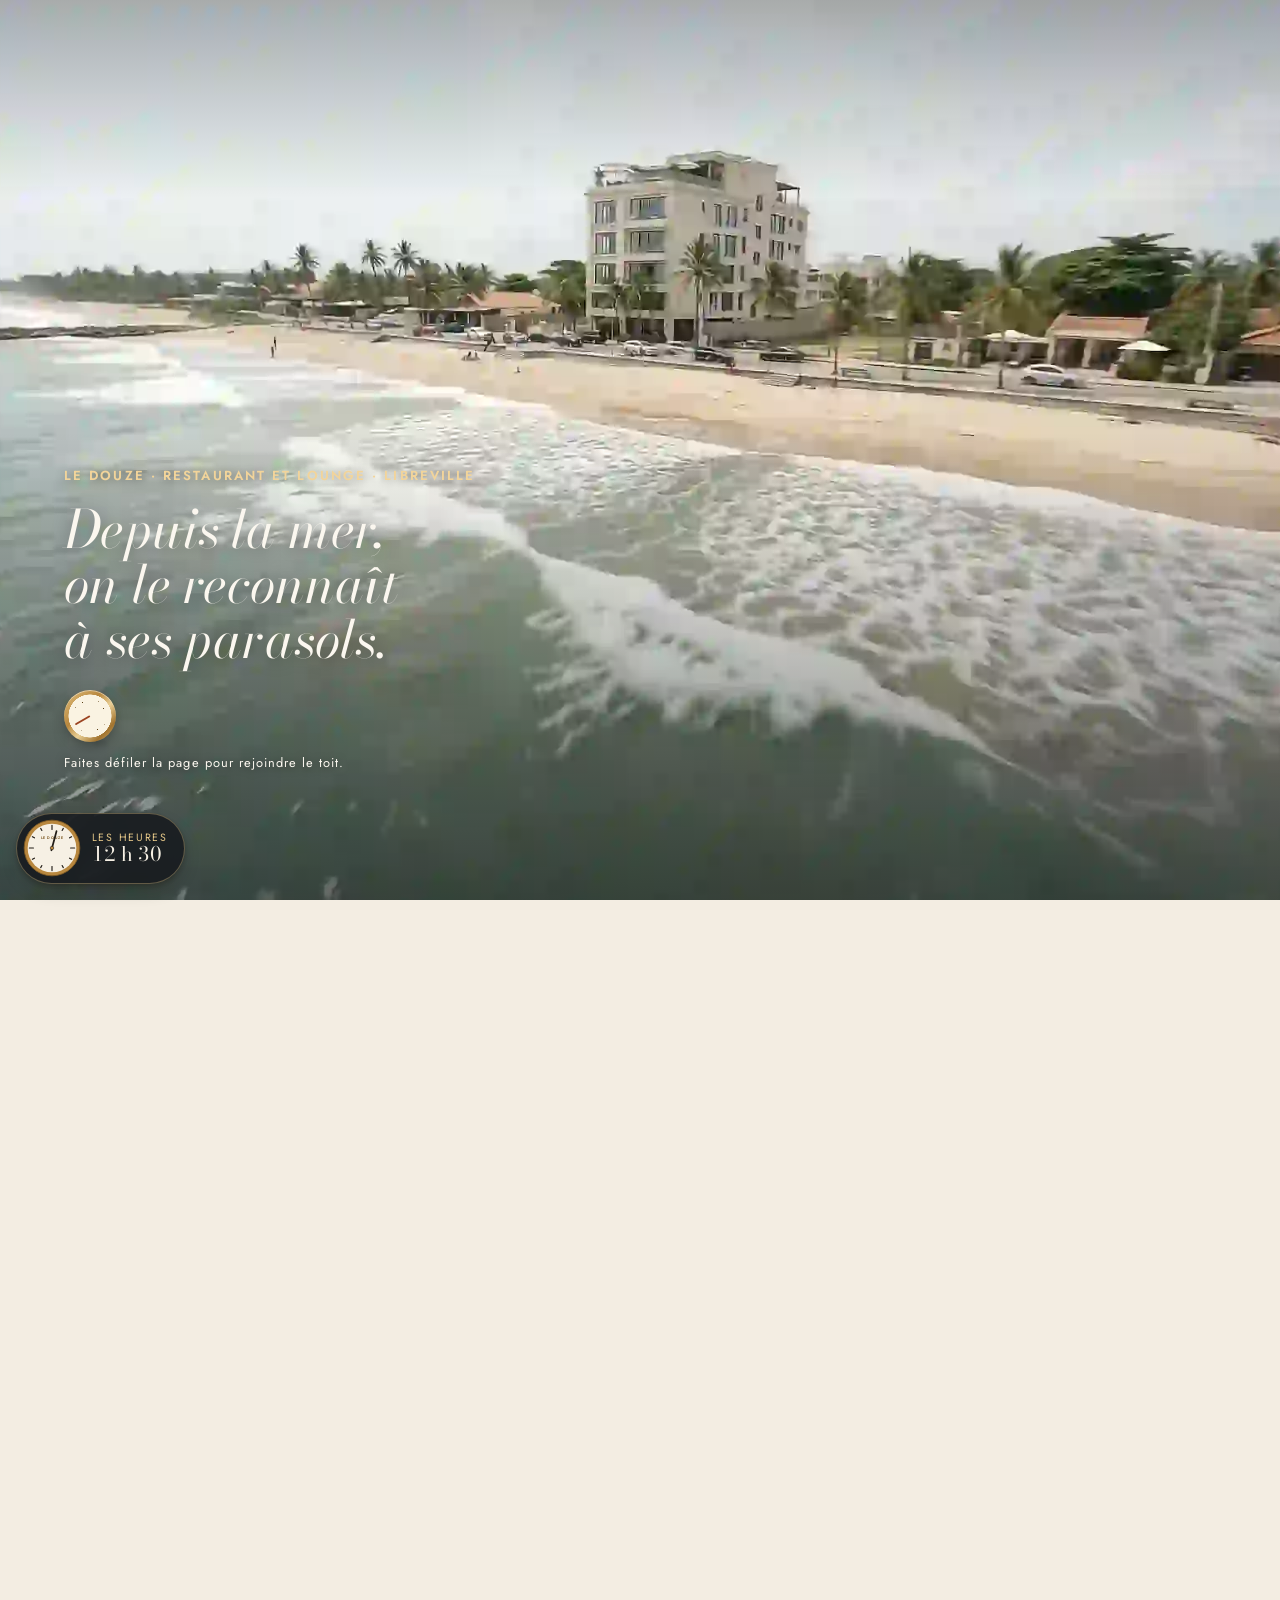
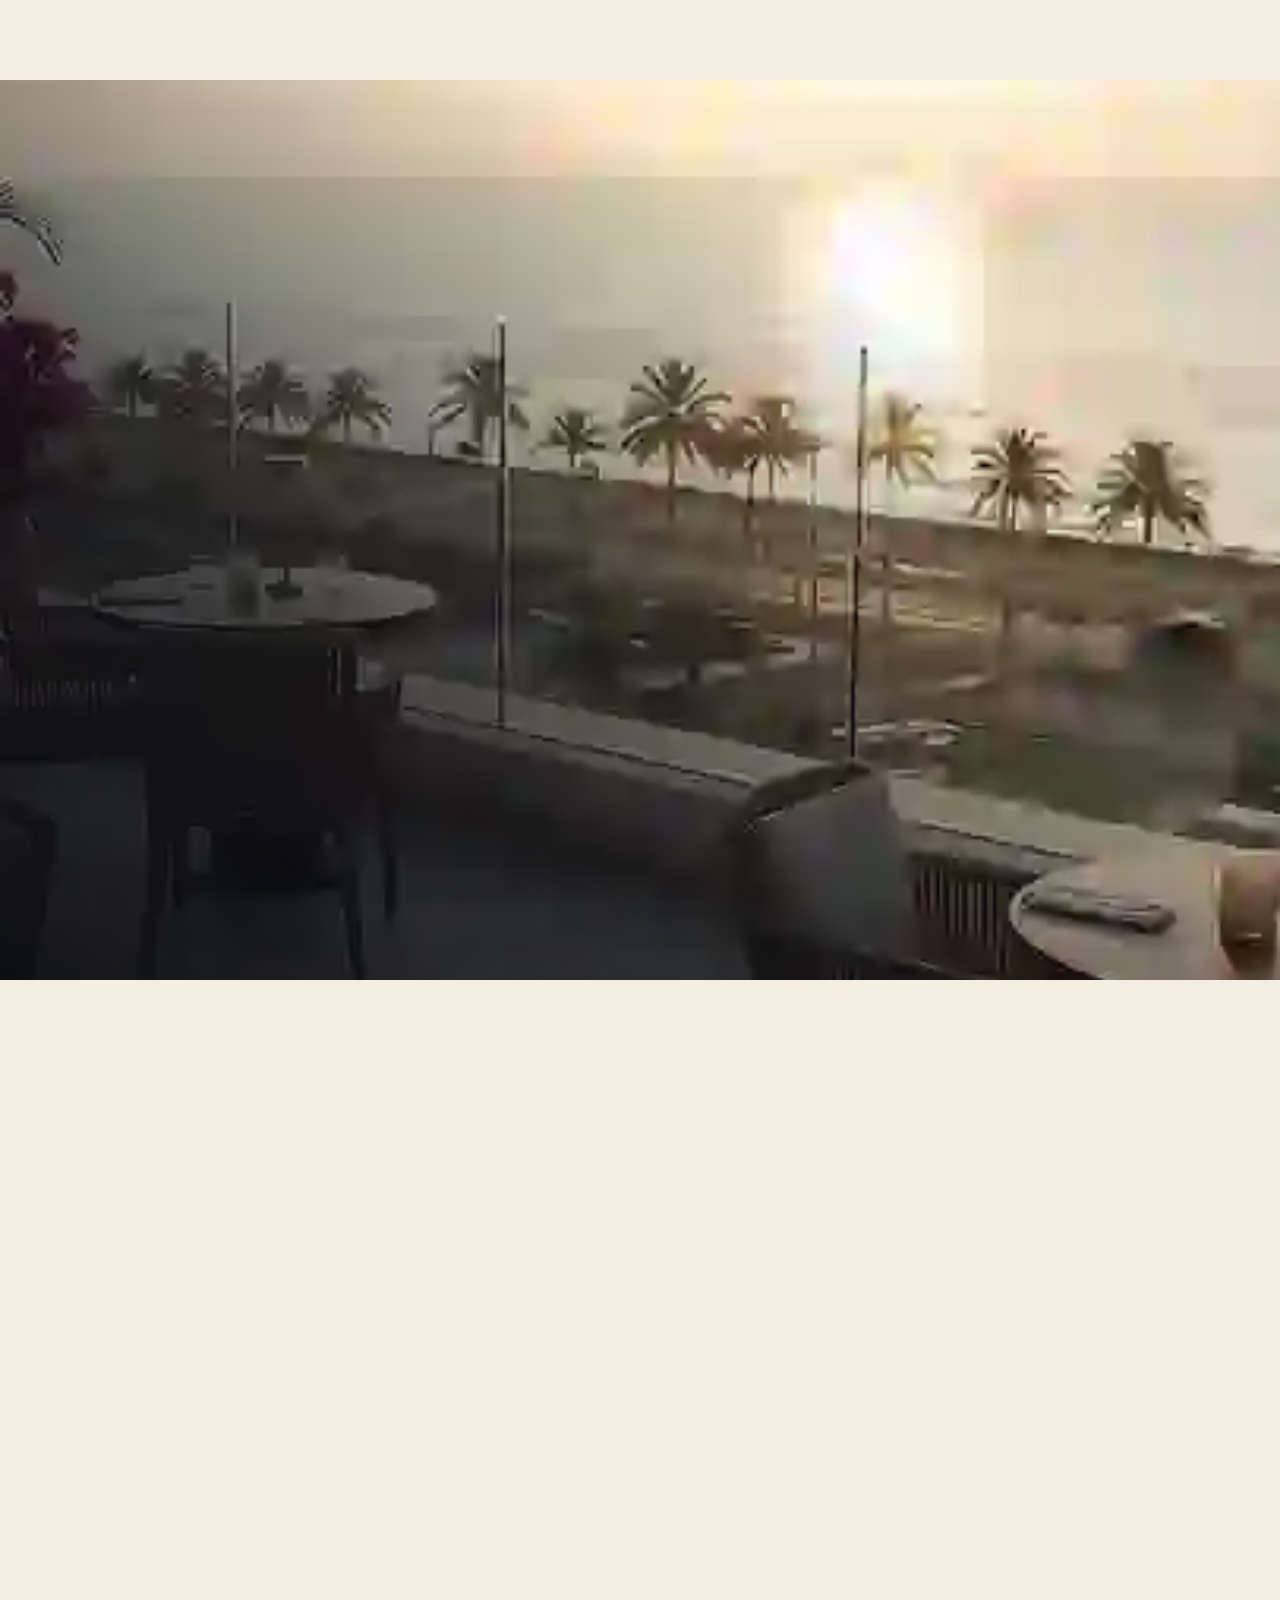
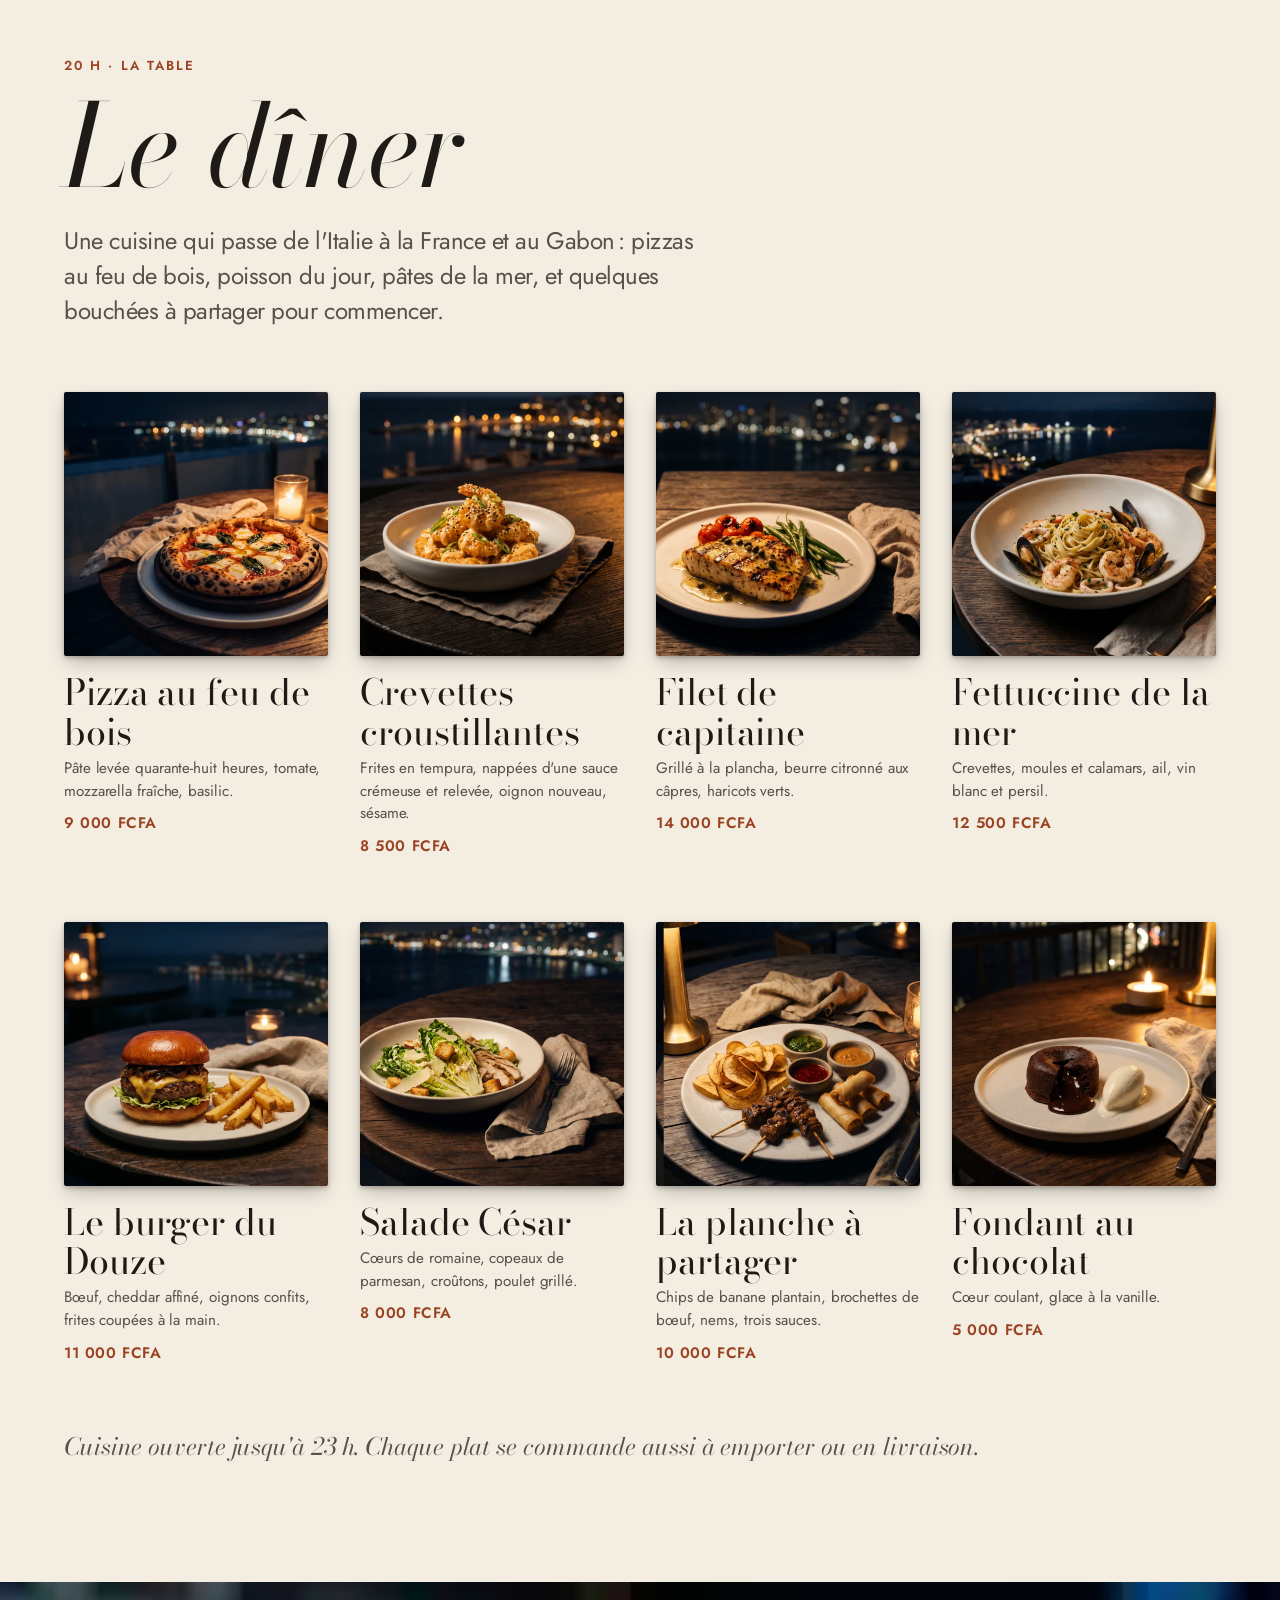
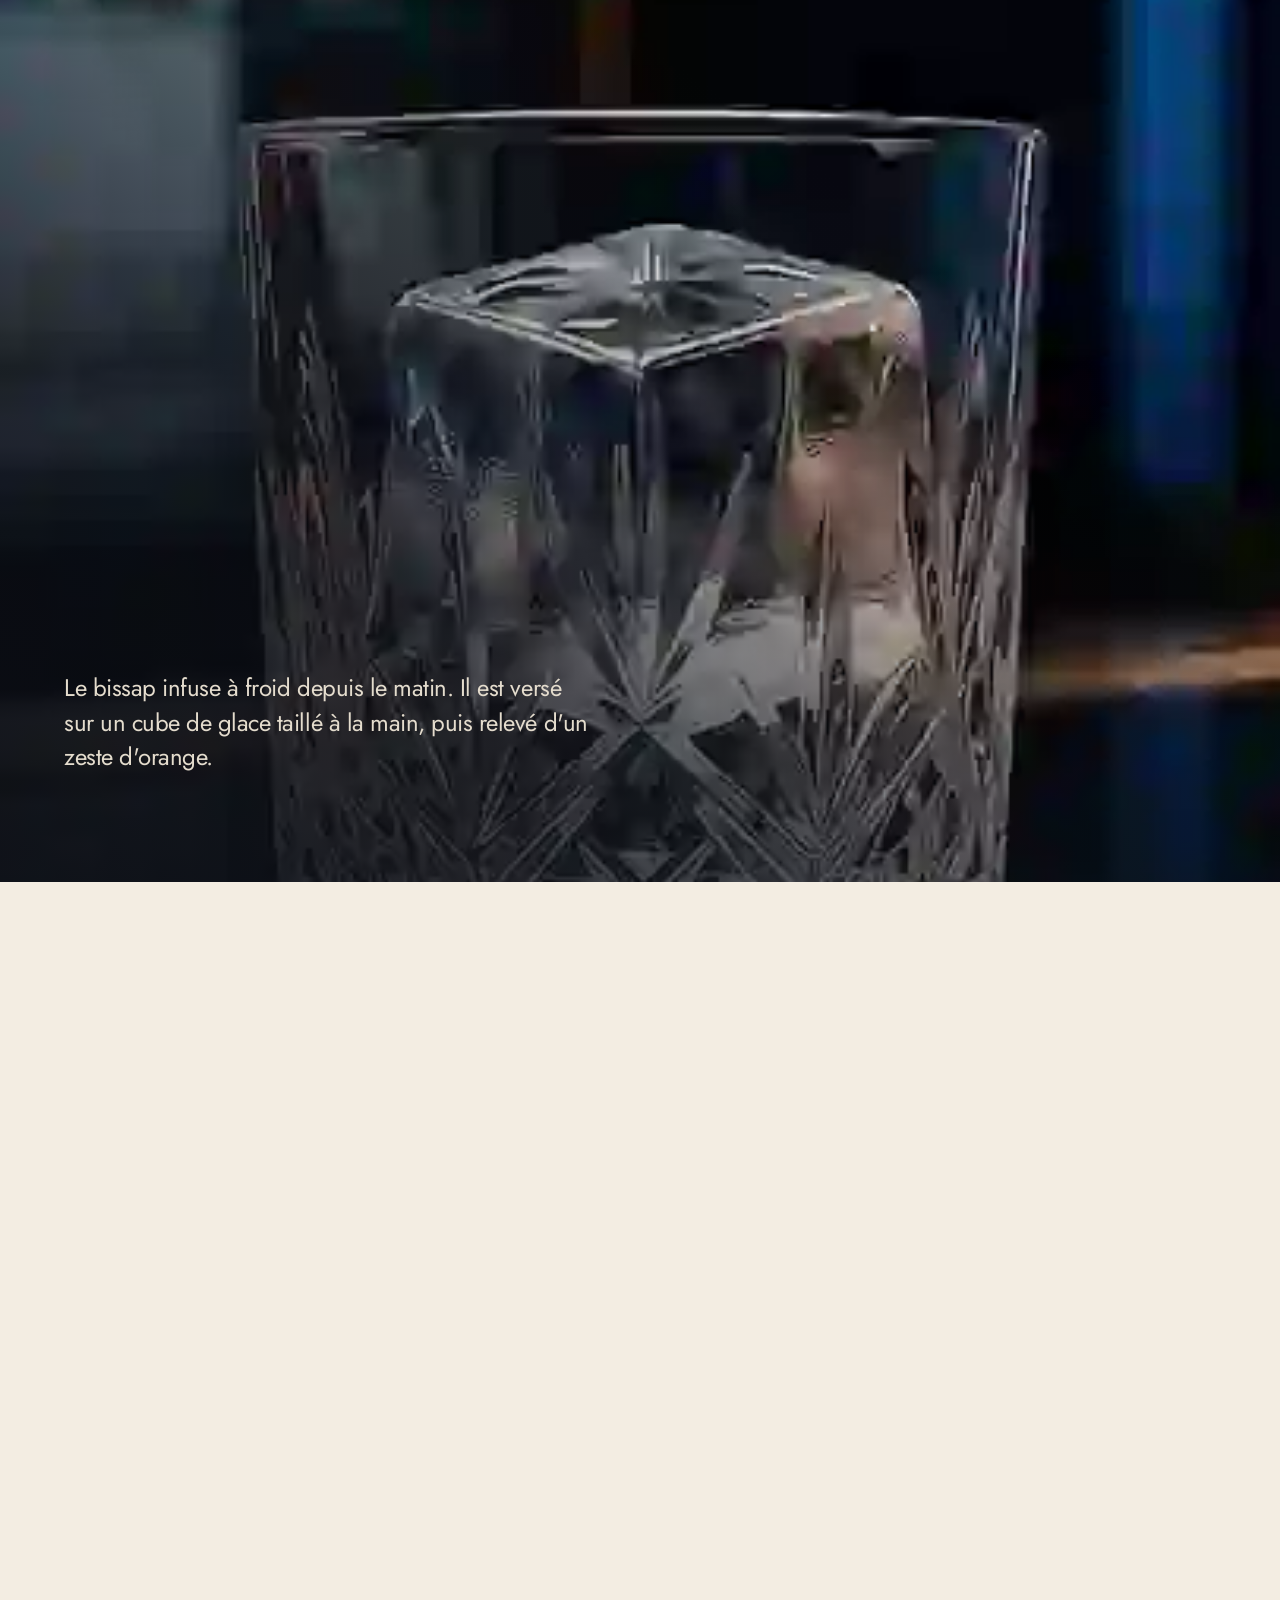
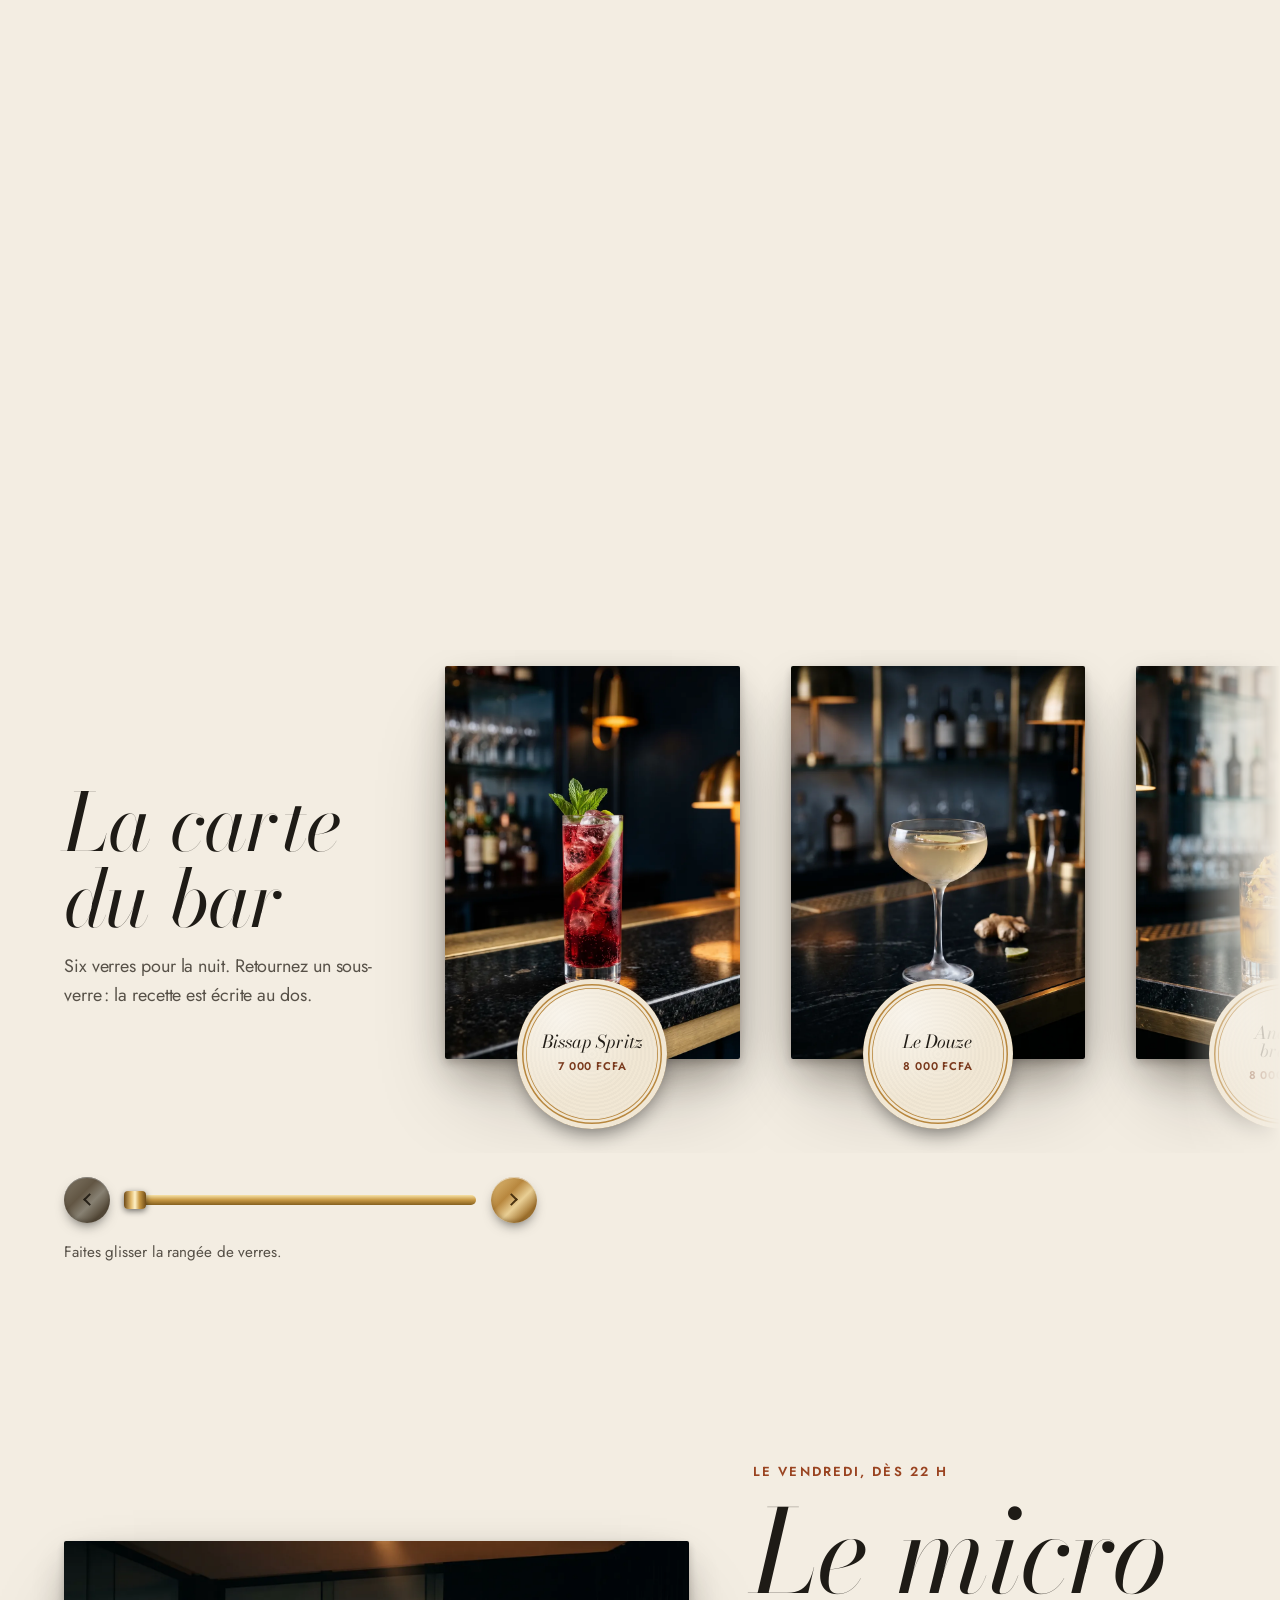
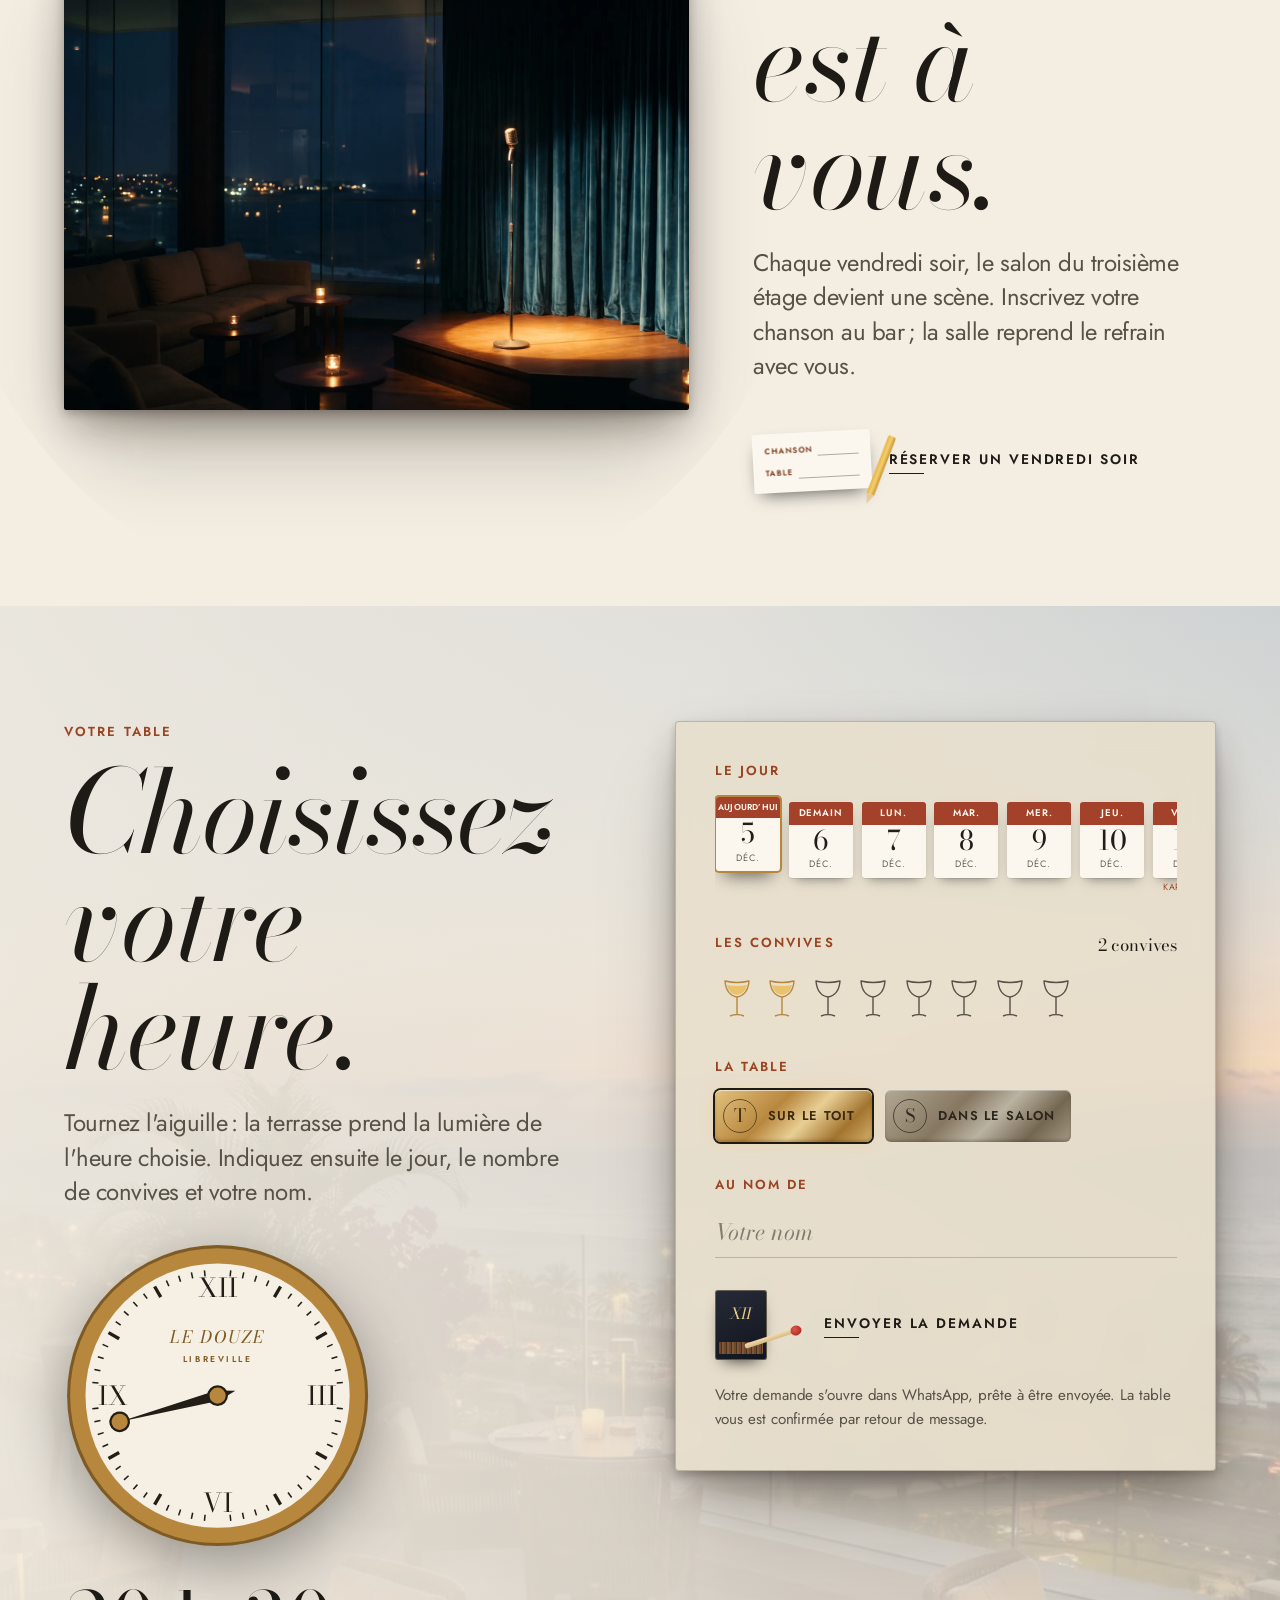
==== commit f704e738: "Le coucher et le bar rejouent au bon moment après le vol scroll-craft mesurait la place de ses actes" ====
--- a/index.html
+++ b/index.html
@@ -32,7 +32,7 @@
 <link rel="stylesheet" href="scrollcraft.css">
 <link rel="stylesheet" href="douze.css?v=2">
 <link rel="stylesheet" href="cinescroll.css?v=3">
-<link rel="stylesheet" href="vol.css?v=3">
+<link rel="stylesheet" href="vol.css?v=4">
 </head>
 <body>
 <a class="evitement" href="#table">Aller au contenu</a>
@@ -85,6 +85,7 @@
       <video class="vol__film" data-cs-video
              data-cs-src="assets/vol/vol-m-paysage.mp4" data-cs-src-hd="assets/vol/vol.mp4"
              data-cs-src-mobile="assets/vol/vol-m-leger.mp4" data-cs-src-mobile-hd="assets/vol/vol-m.mp4"
+             data-cs-hd-until="0.6"
              data-cs-curve="0:0, 0.22:0.26, 0.36:0.42, 0.45:0.47, 0.53:0.56, 0.66:0.705, 0.78:0.85, 0.9:0.995, 1:1"
              muted playsinline preload="none" aria-hidden="true"></video>
       <div class="vol__voile" aria-hidden="true"></div>
@@ -441,7 +442,23 @@
     else { v.dataset.csSrcMobile = 'assets/vol/vol-m-paysage.mp4'; delete v.dataset.csSrcMobileHd; }
   })();
 </script>
-<script src="cinescroll.js?v=3"></script>
+<script src="cinescroll.js?v=4"></script>
+<script>
+  // Deux moteurs sur la page : quand le vol change de hauteur (montage de cinescroll, mouvement
+  // réduit, barre d'adresse), scroll-craft remesure la place des actes qui le suivent.
+  // Son propre « resize » ignore les changements de hauteur seule au téléphone.
+  (function () {
+    var vol = document.getElementById('vol');
+    if (!vol || !window.ResizeObserver) return;
+    var h = 0;
+    new ResizeObserver(function () {
+      var nh = vol.offsetHeight;
+      if (Math.abs(nh - h) < 1) return;
+      h = nh;
+      (ScrollCraft.instances || []).forEach(function (i) { if (i && i.layout) i.layout(); });
+    }).observe(vol);
+  })();
+</script>
 <script src="douze.js?v=2"></script>
 </body>
 </html>
--- a/vol.css
+++ b/vol.css
@@ -4,6 +4,10 @@
    .ascenseur, .dejeuner__suite) ; ce fichier ne pose que le vol.
    ===================================================================== */
 .vol {
+  /* Hauteur posée dès le CSS (= data-cs-length, que cinescroll.js pose aussi) : scroll-craft
+     mesure la place des actes suivants avant le montage du vol ; sans elle, toutes ses
+     positions tombaient 620 vh trop haut (coucher et bar joués pendant le vol). */
+  height: 720svh;
   --papier: #fbf7ef;
   --creme: 243 238 228;
   /* --fin : de 0 à 1 pendant l'arrivée au comptoir (voile crème pour le texte du déjeuner) ;
@@ -89,6 +93,7 @@
 
 /* Mouvement réduit : pas de vol, l'image de la dernière pose et le texte du déjeuner d'emblée. */
 .cs-reduced .vol { --fin: 1; height: 100svh !important; }
+@media (prefers-reduced-motion: reduce) { .vol { height: 100svh; } }
 .cs-reduced .vol__repere { top: 0; }
 .cs-reduced .vol__ouverture, .cs-reduced .vol__legende { display: none; }
 .cs-reduced .vol__heros, .cs-reduced .vol__suite { opacity: 1 !important; visibility: visible !important; transform: none !important; }
